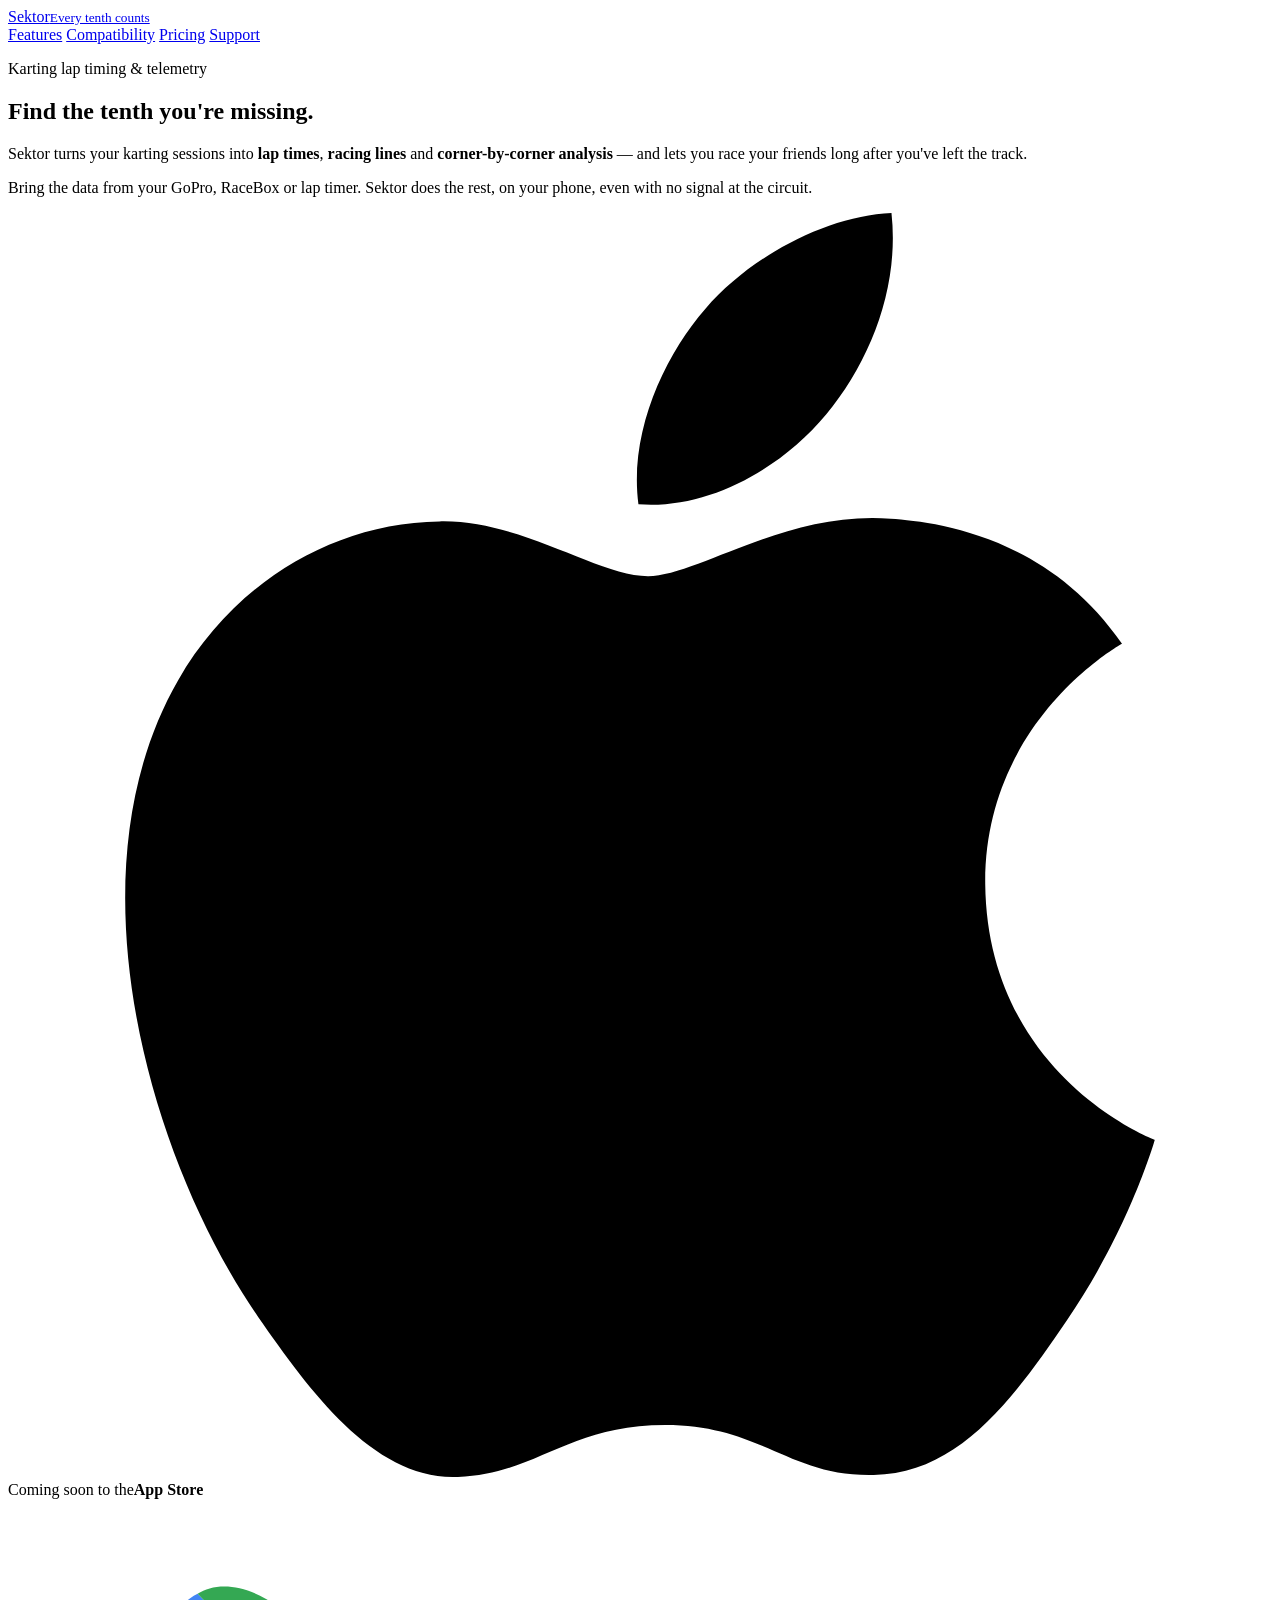
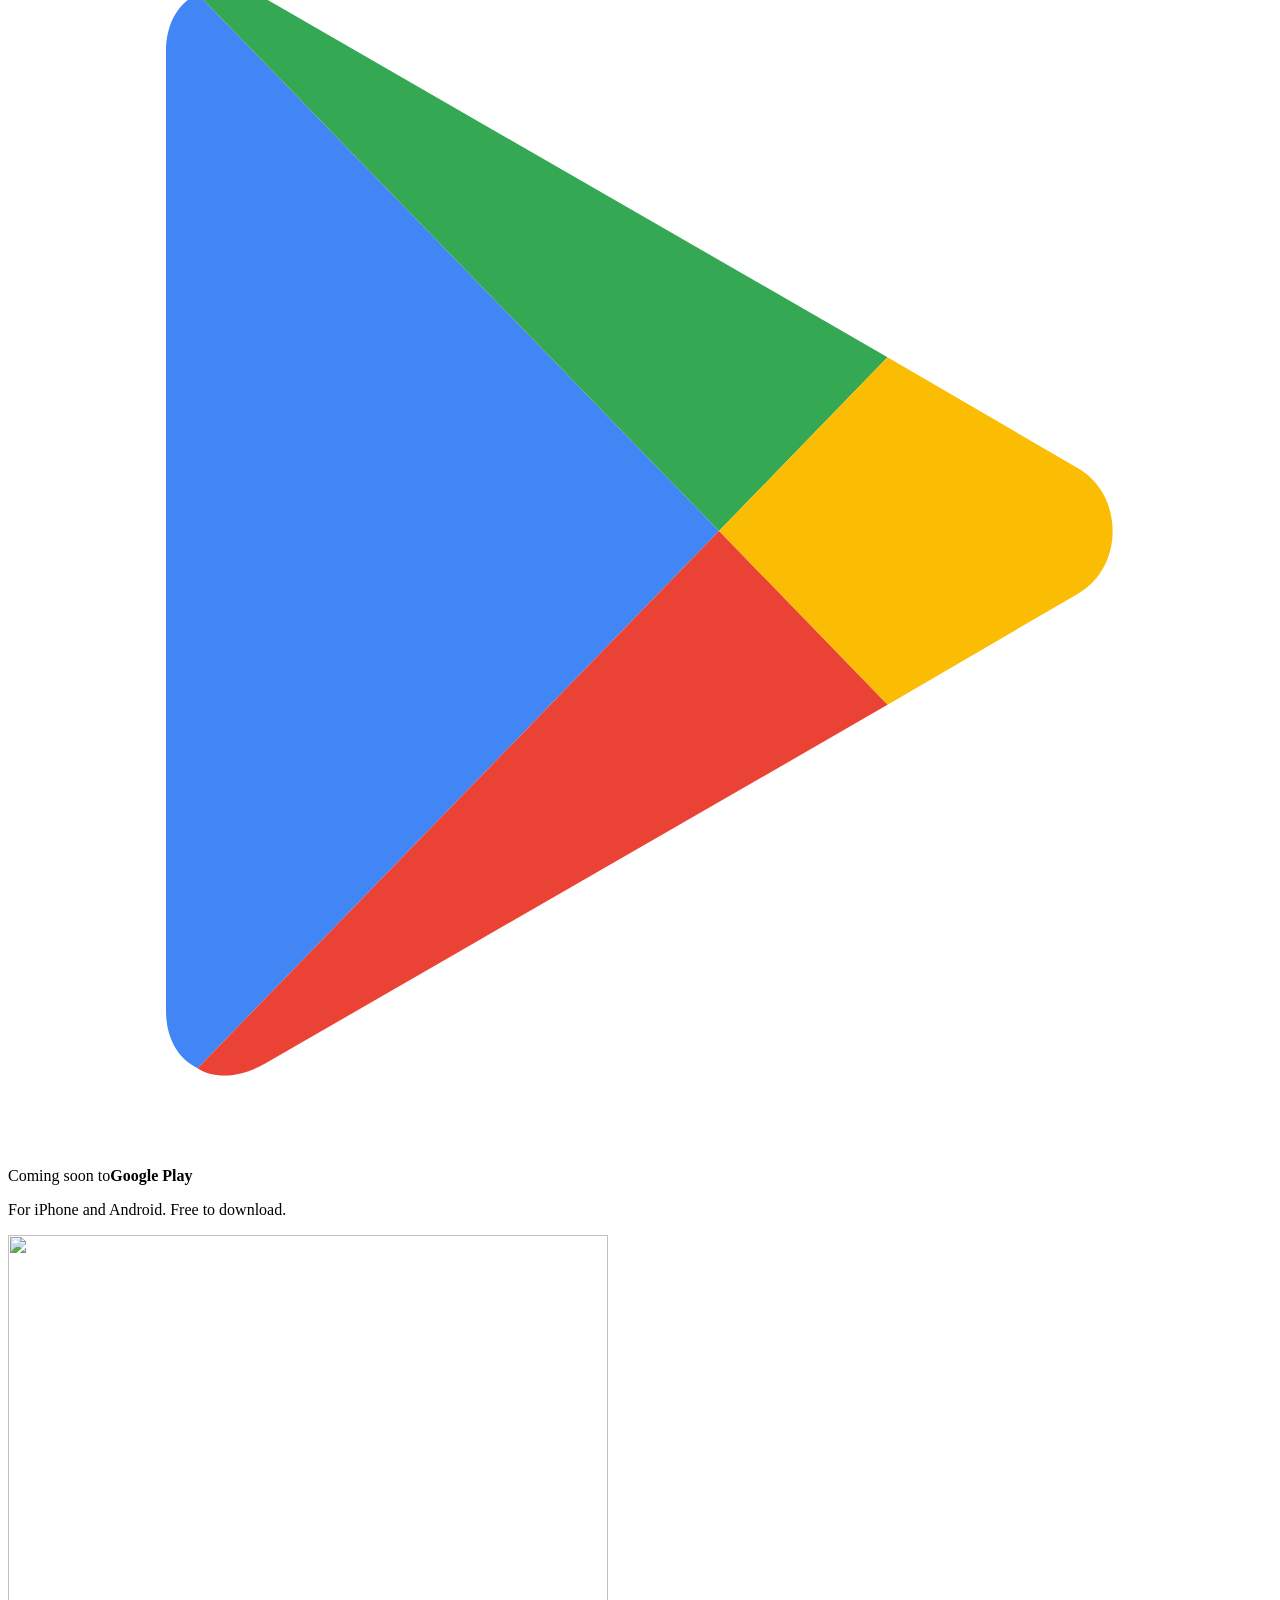
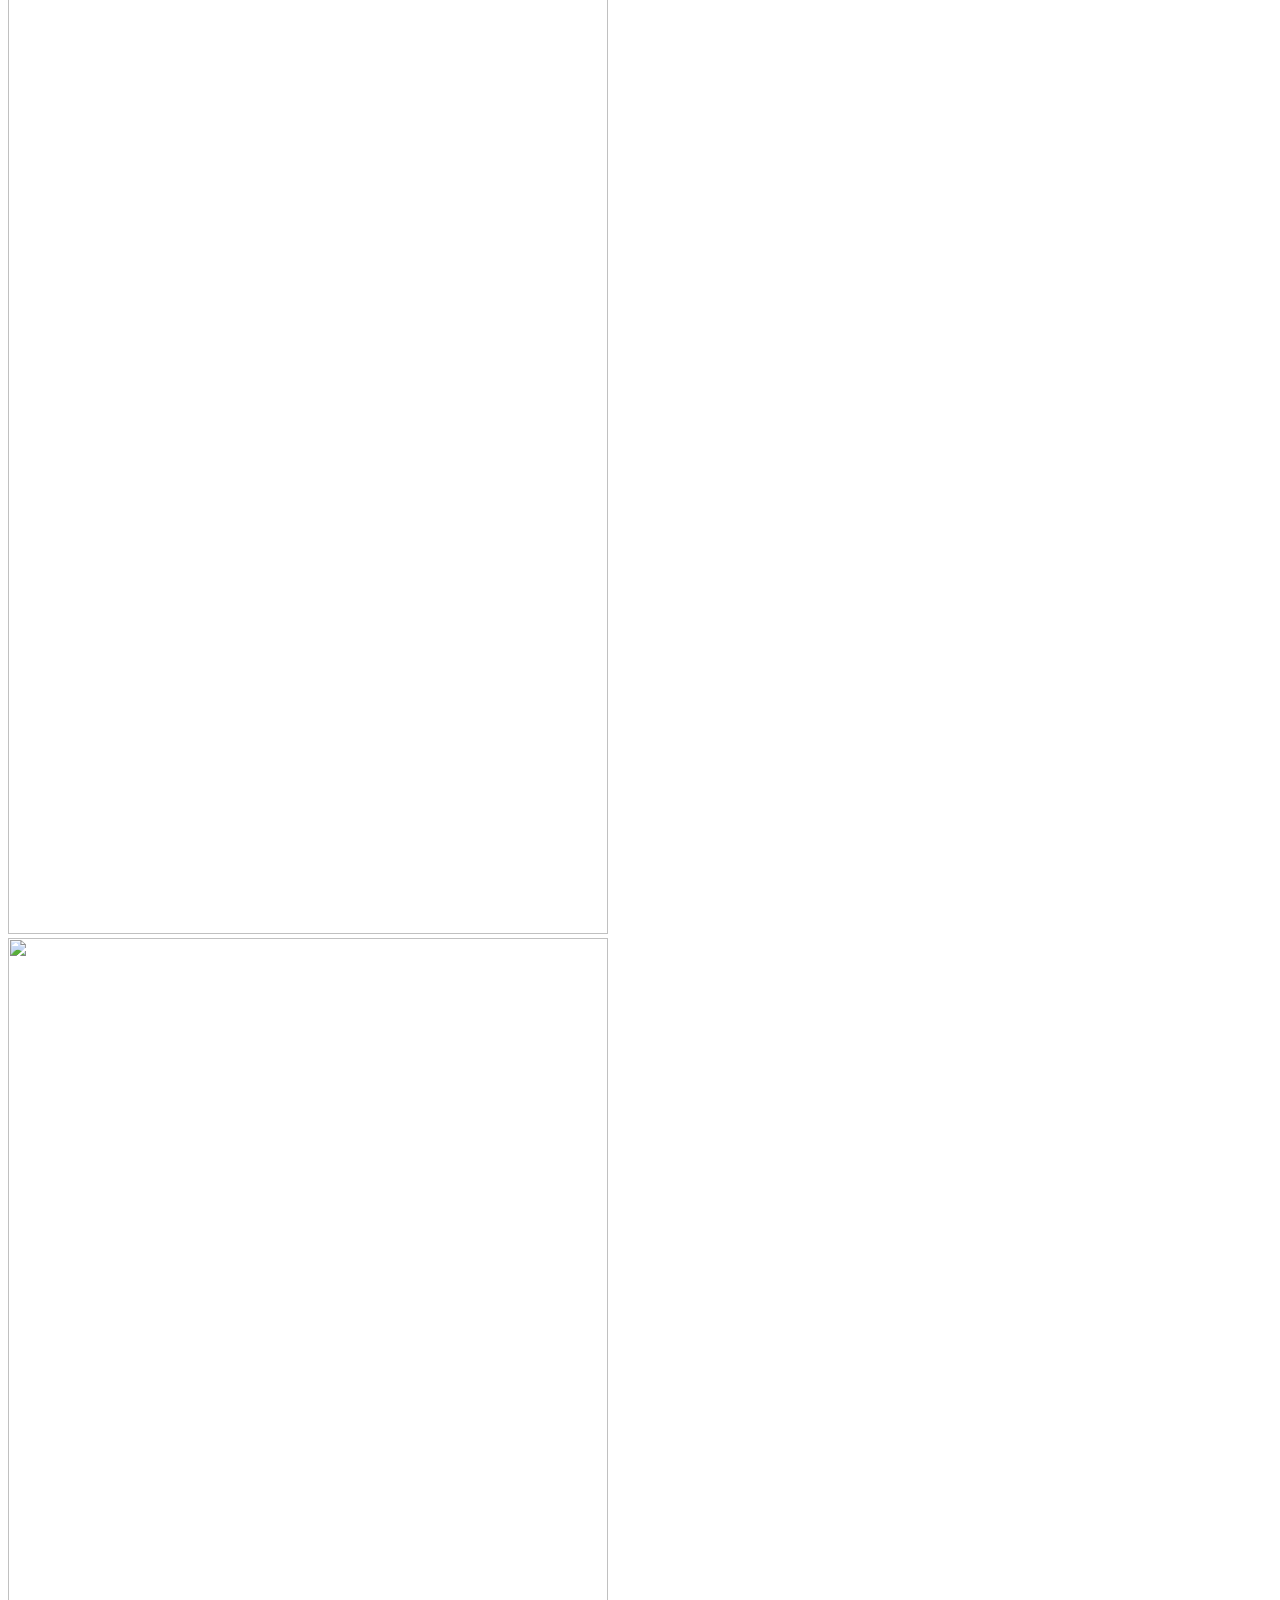
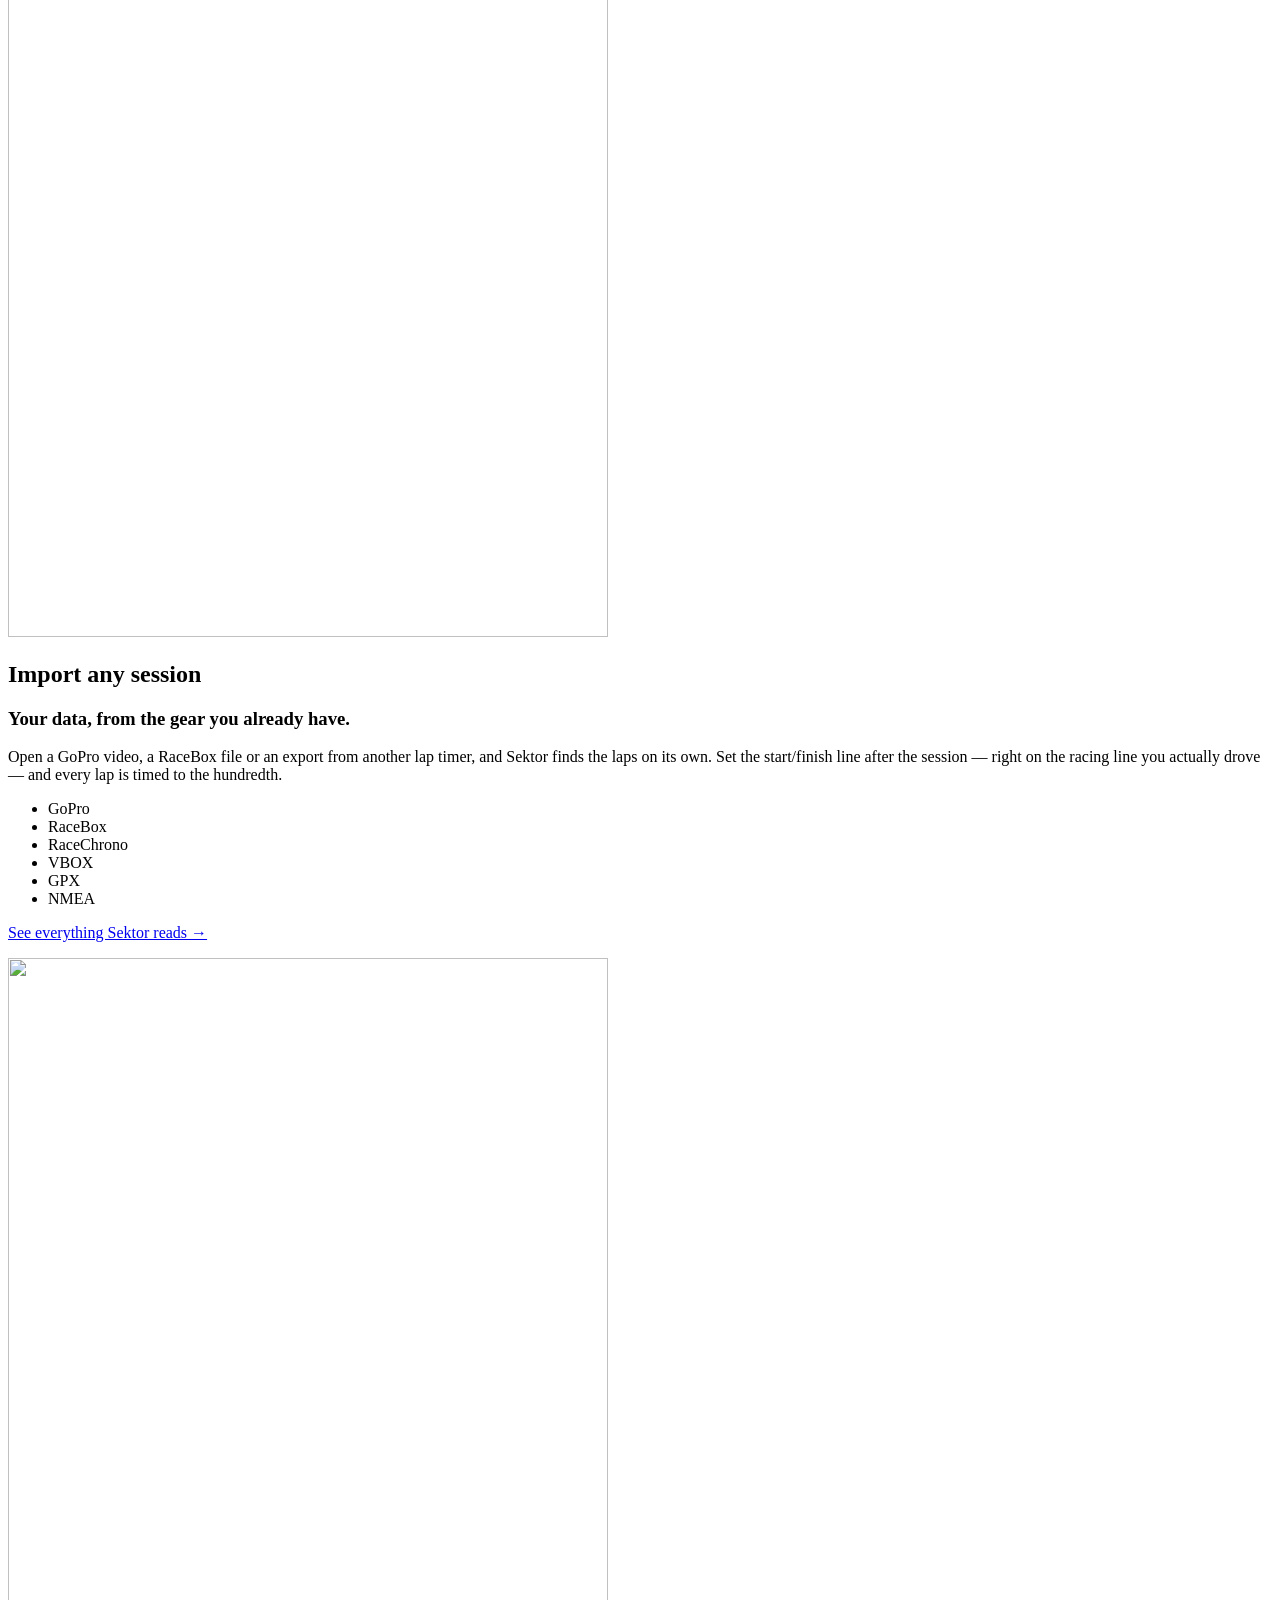
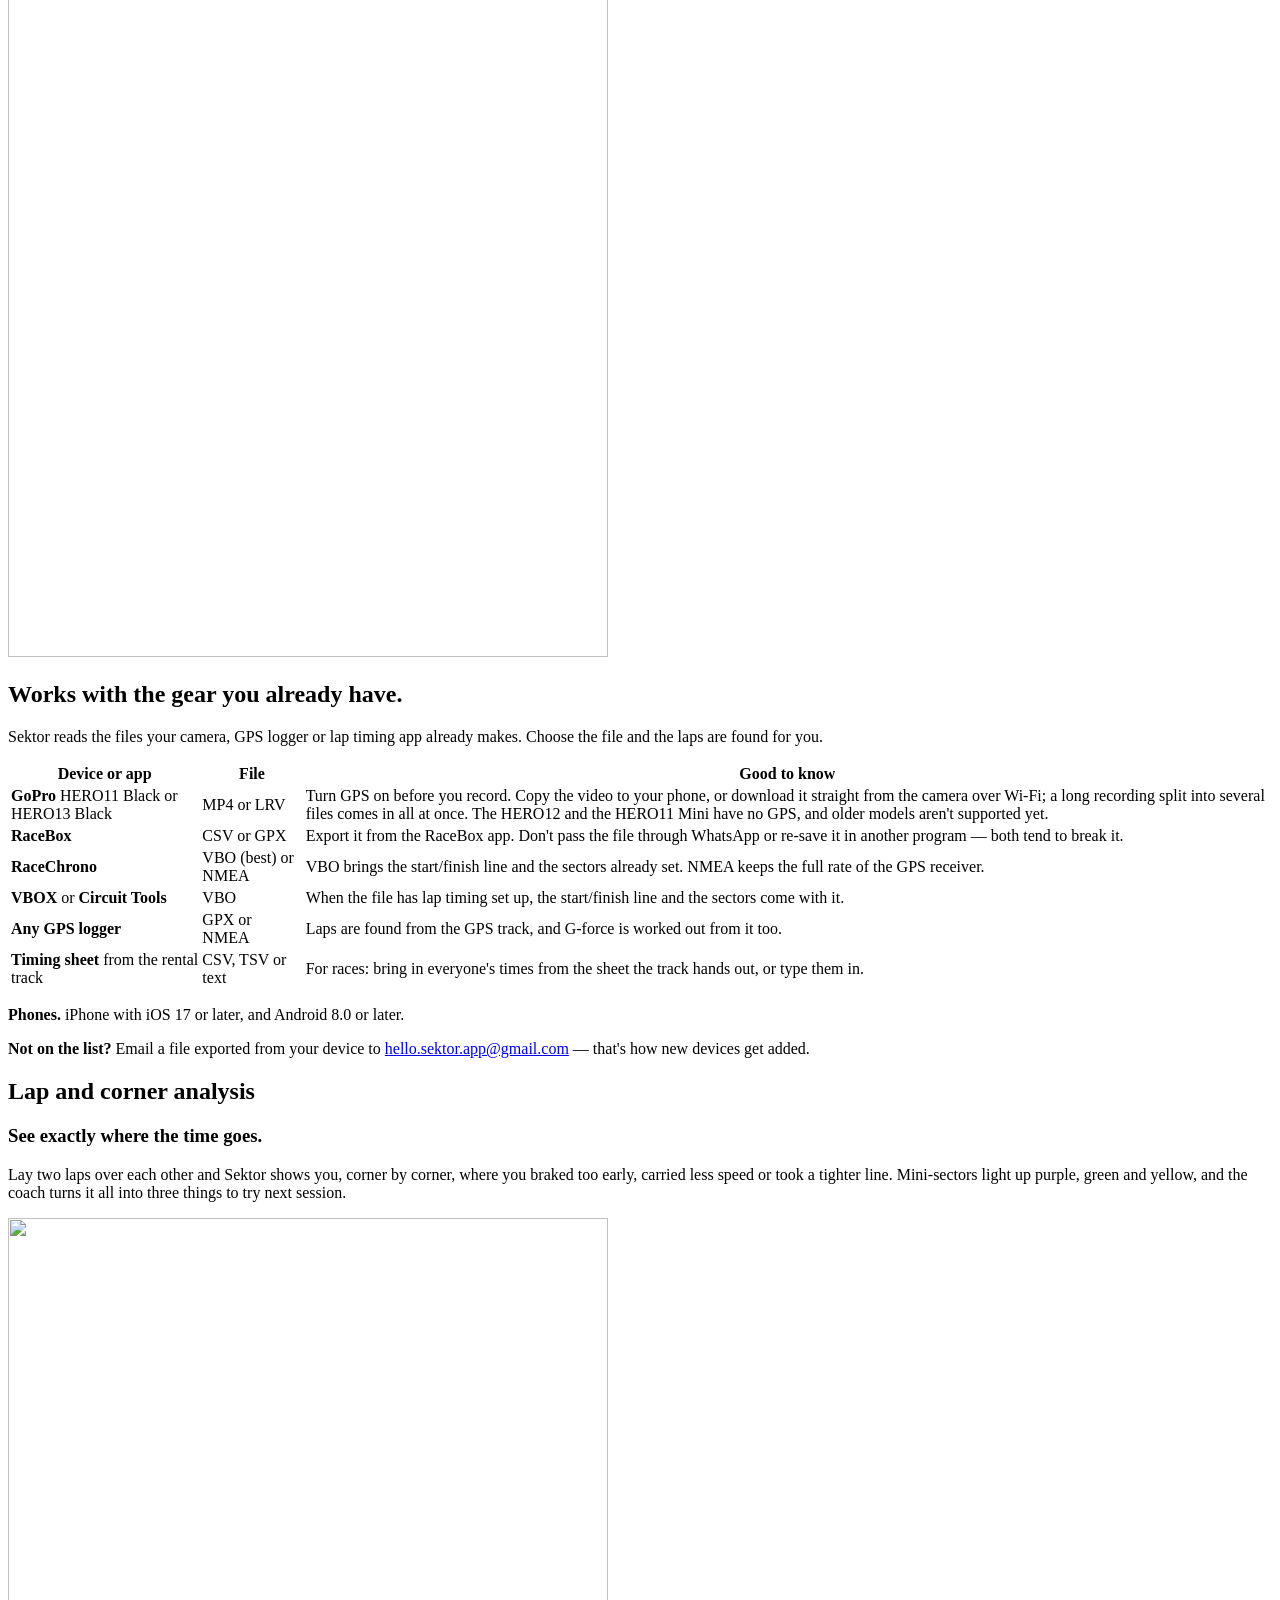
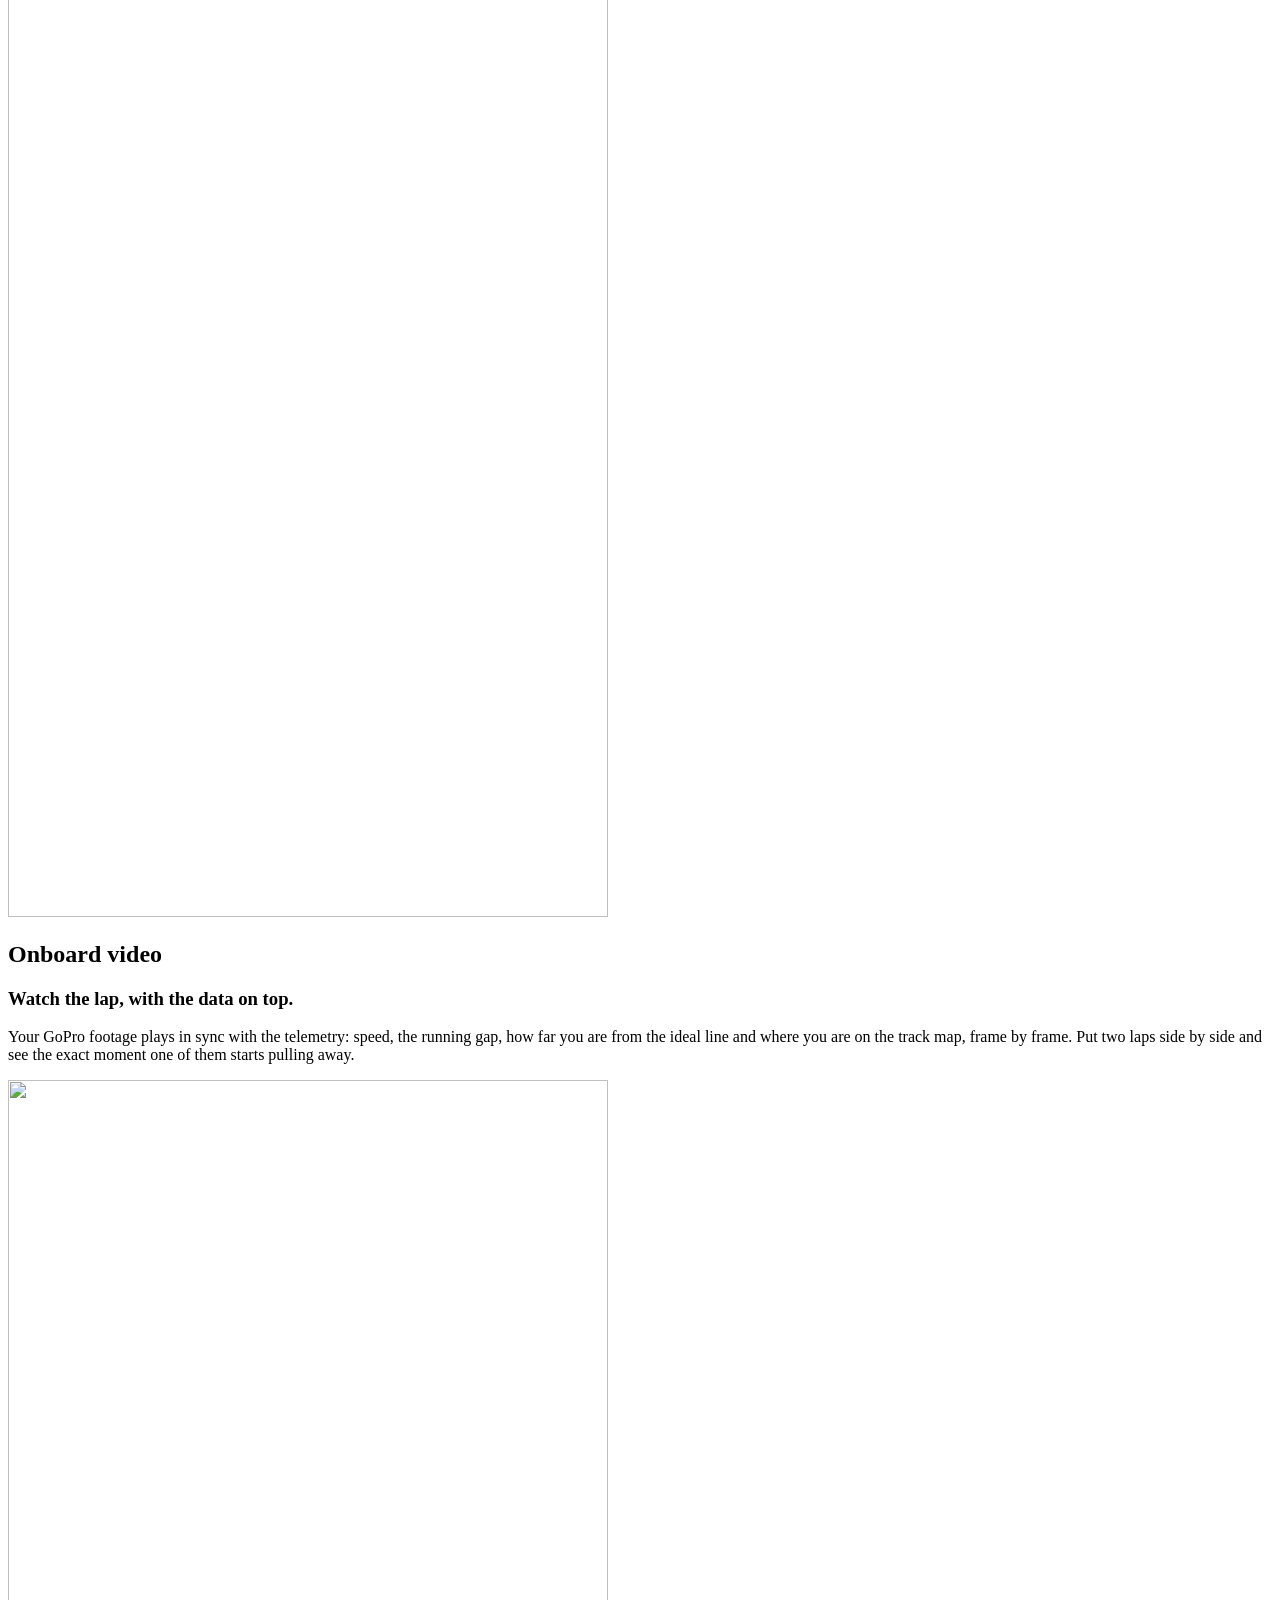
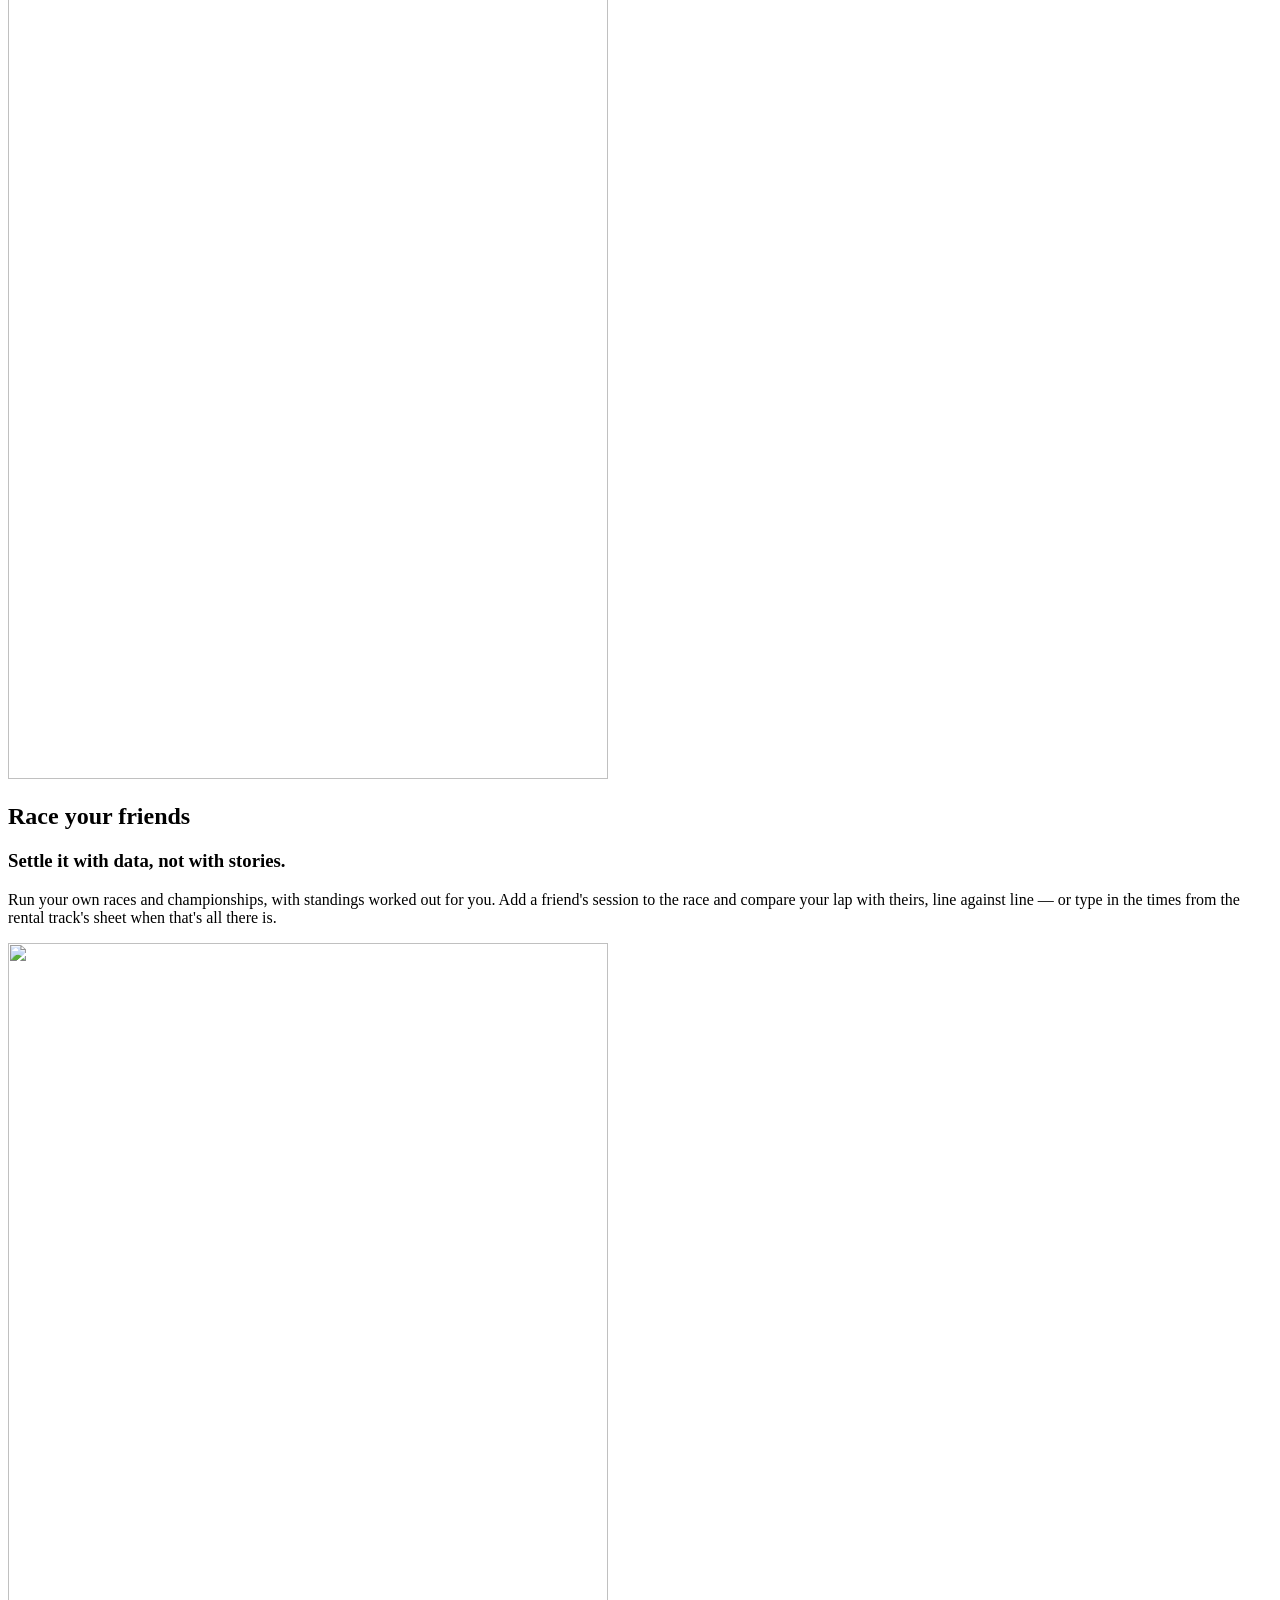
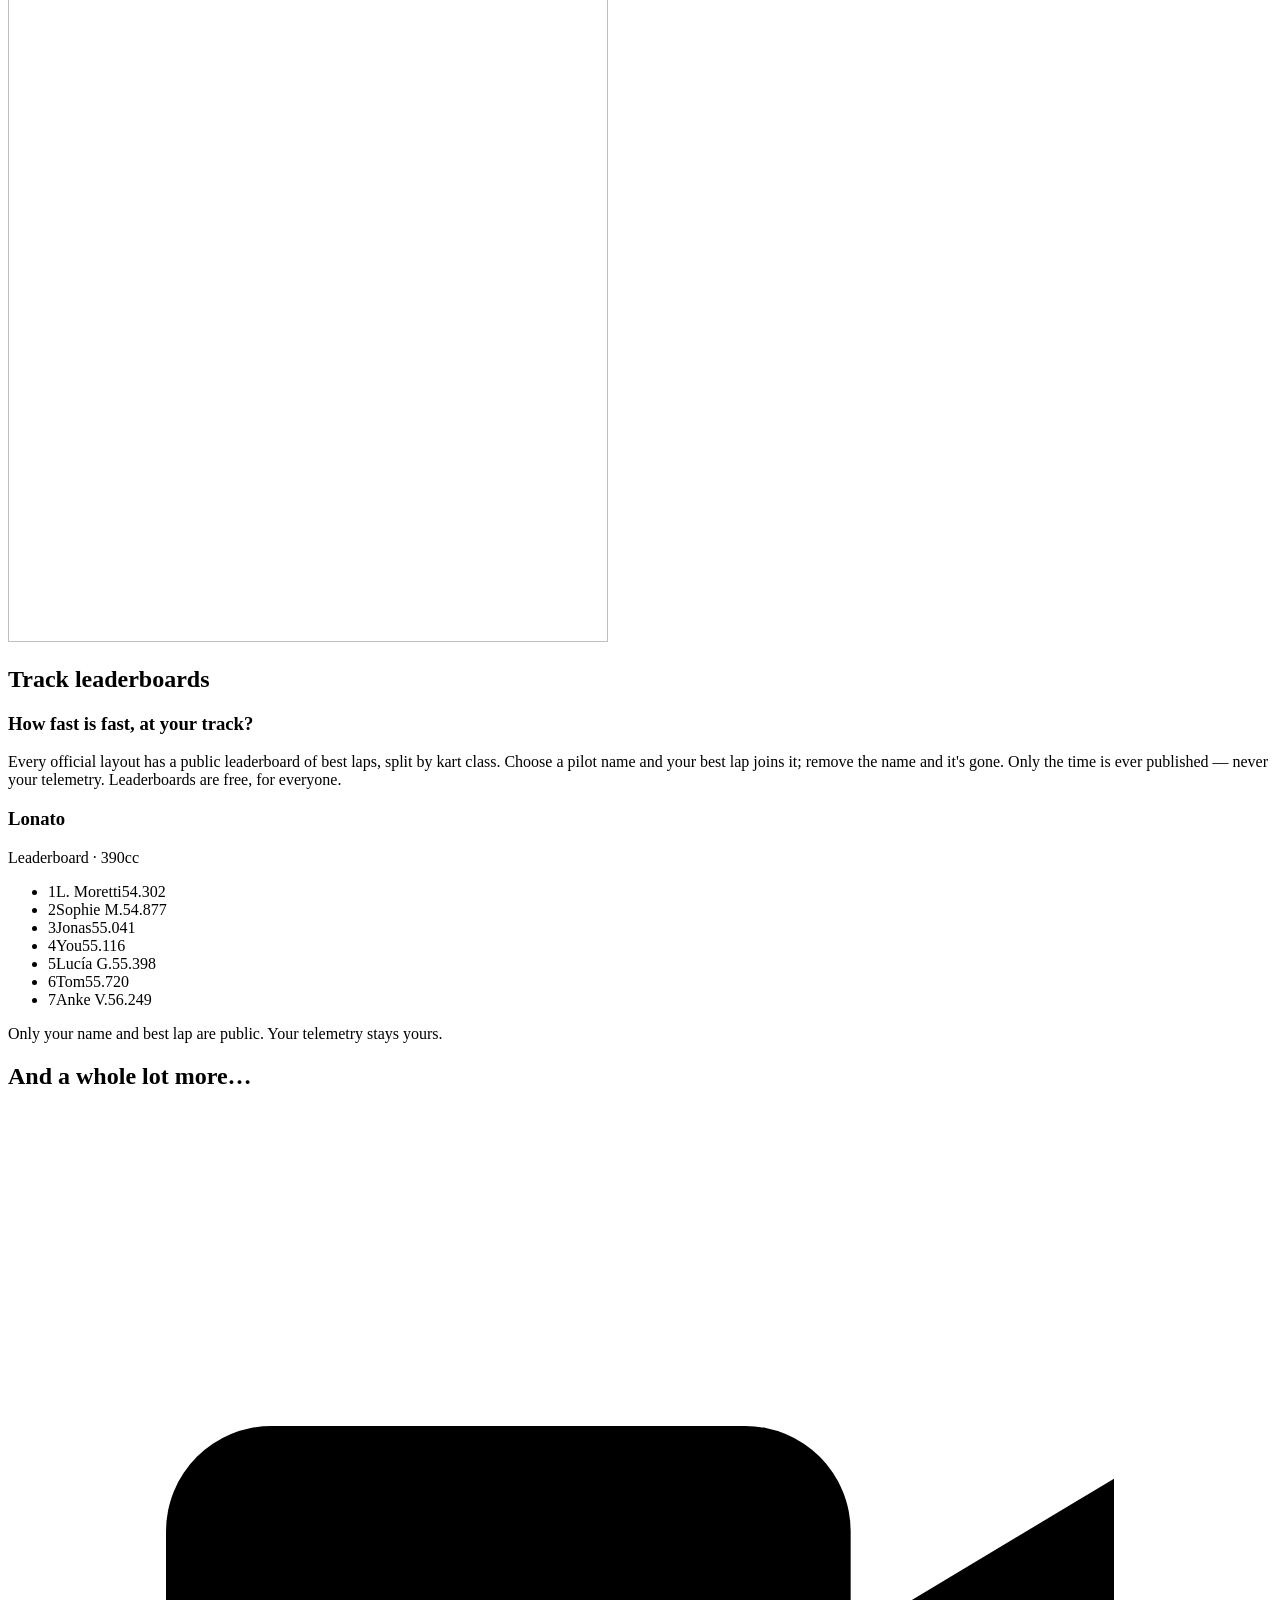
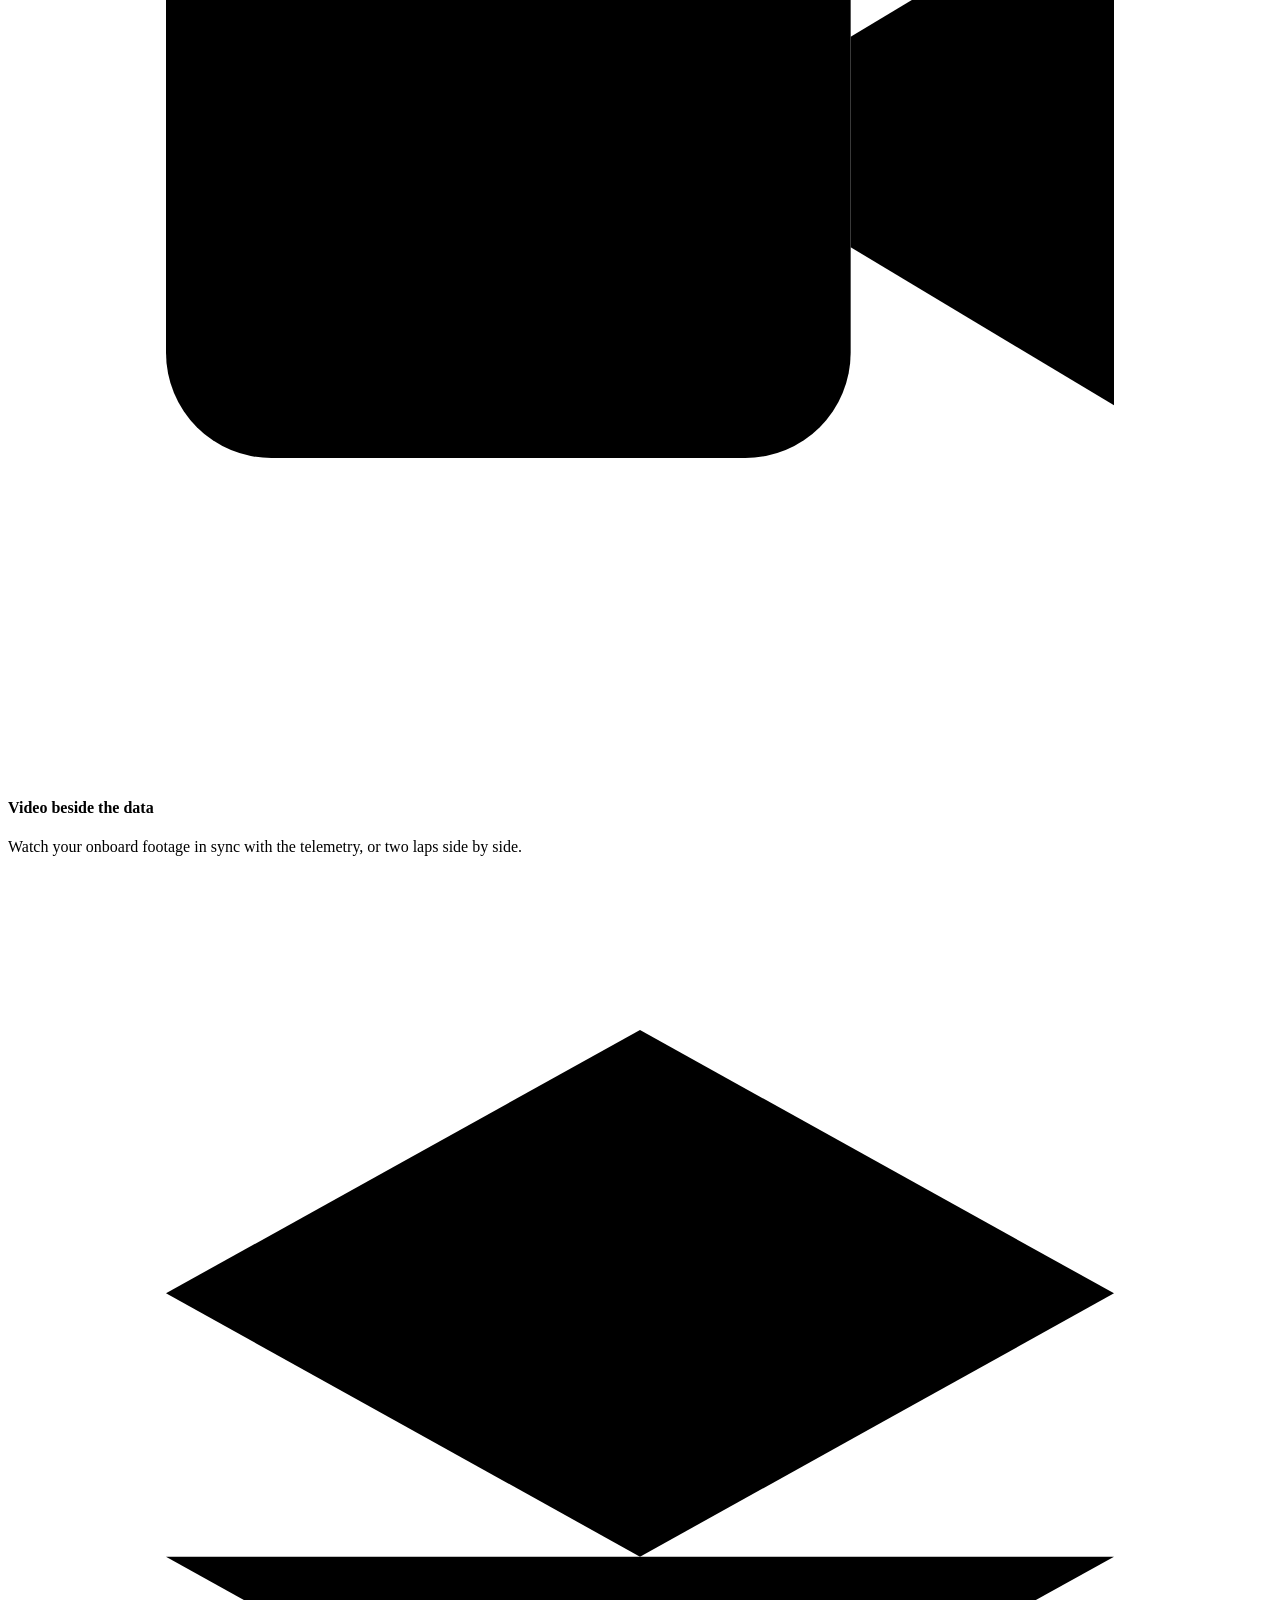
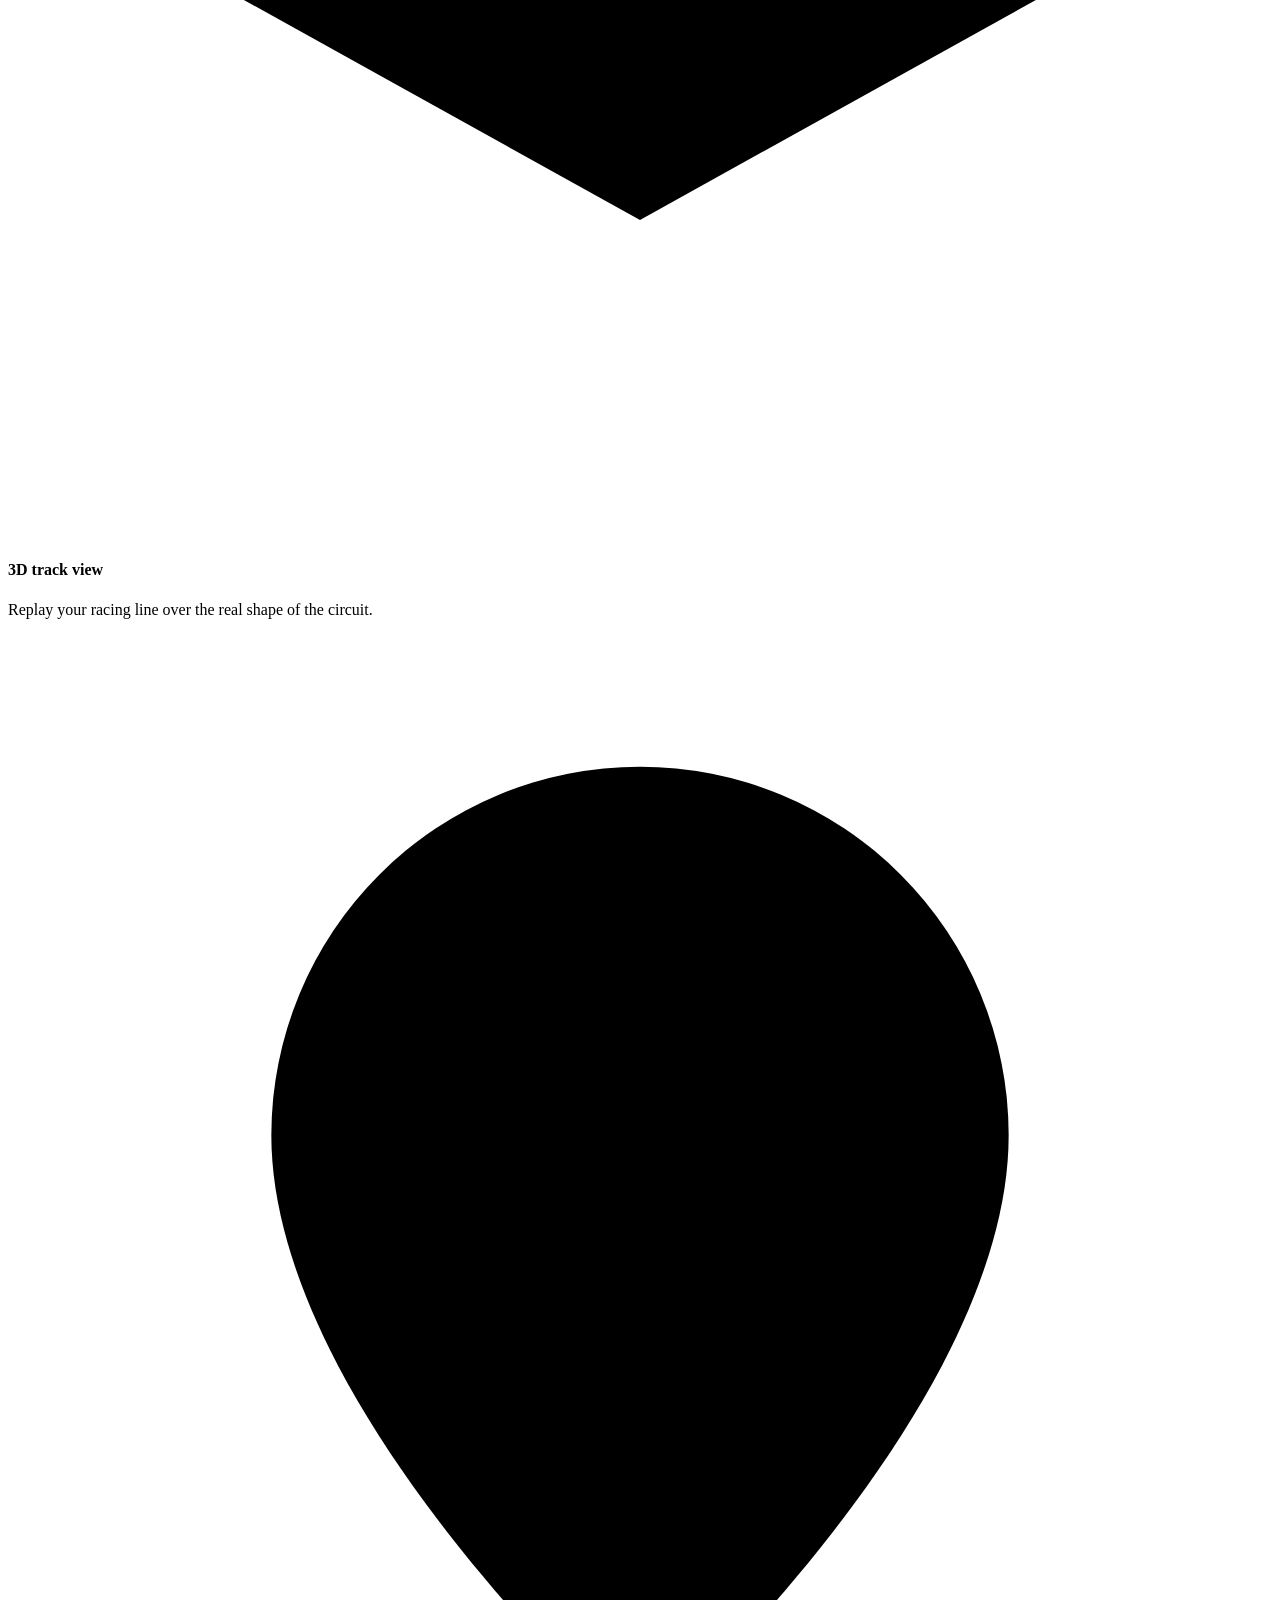
==== index.html @ dfc8b7bb "Precos como «a partir de»; o preco final depende do pais e da loja" ====
<!DOCTYPE html>
<html lang="en">
<head>
<meta charset="utf-8">
<meta name="viewport" content="width=device-width, initial-scale=1">
<title>Sektor · Karting lap timing and telemetry</title>
<meta name="description" content="Sektor turns your karting sessions into lap times, racing lines and corner-by-corner analysis — and lets you race your friends long after you've left the track. For iPhone and Android.">
<meta name="color-scheme" content="light">
<link rel="icon" type="image/png" sizes="32x32" href="favicon-32.png?v=5">
<link rel="apple-touch-icon" href="favicon-180.png?v=5">
<link rel="stylesheet" href="style.css">
</head>
<body class="home">

<svg width="0" height="0" style="position:absolute" aria-hidden="true">
  <defs>
    <linearGradient id="speed" x1="0" y1="0" x2="1" y2="1">
      <stop offset="0" stop-color="#e60514"/>
      <stop offset=".35" stop-color="#f2b705"/>
      <stop offset=".6" stop-color="#1fb85a"/>
      <stop offset=".85" stop-color="#f2b705"/>
      <stop offset="1" stop-color="#e60514"/>
    </linearGradient>
    <path id="track" d="M60 90 C60 65 85 60 105 70 L150 92 C172 103 170 130 148 134 L110 140 C95 143 95 158 110 162 L150 172 C175 179 172 212 148 216 L70 226 C45 229 35 210 45 195 L60 170 C68 158 62 145 50 140 C35 133 40 115 60 90 Z"/>
  </defs>
</svg>

<header class="topbar">
  <div class="container">
    <a class="brand" href="./"><img src="icon.png" alt=""><span>Sektor<small>Every tenth counts</small></span></a>
    <nav>
      <a href="#features">Features</a>
      <a href="#compatibility">Compatibility</a>
      <a href="#pricing">Pricing</a>
      <a href="suporte.html">Support</a>
    </nav>
  </div>
</header>

<main>

<section class="hero">
  <div class="container">
    <div>
      <p class="eyebrow">Karting lap timing &amp; telemetry</p>
      <h1>Find the tenth you're missing.</h1>
      <p class="lead">Sektor turns your karting sessions into <strong>lap times</strong>, <strong>racing lines</strong> and <strong>corner-by-corner analysis</strong> — and lets you race your friends long after you've left the track.</p>
      <p class="lead">Bring the data from your GoPro, RaceBox or lap timer. Sektor does the rest, on your phone, even with no signal at the circuit.</p>
      <div class="stores">
        <span class="store"><svg viewBox="0 0 24 24"><path d="M12.152 6.896c-.948 0-2.415-1.078-3.96-1.04-2.04.027-3.91 1.183-4.961 3.014-2.117 3.675-.546 9.103 1.519 12.09 1.013 1.454 2.208 3.09 3.792 3.039 1.52-.065 2.09-.987 3.935-.987 1.831 0 2.35.987 3.96.948 1.637-.026 2.676-1.48 3.676-2.948 1.156-1.688 1.636-3.325 1.662-3.415-.039-.013-3.182-1.221-3.22-4.857-.026-3.04 2.48-4.494 2.597-4.559-1.429-2.09-3.623-2.324-4.39-2.376-2-.156-3.675 1.09-4.61 1.09ZM15.53 3.83c.843-1.012 1.4-2.427 1.245-3.83-1.207.052-2.662.805-3.532 1.818-.78.896-1.454 2.338-1.273 3.714 1.338.104 2.715-.688 3.559-1.701"/></svg><span><span>Coming soon to the</span><b>App Store</b></span></span>
        <span class="store"><svg viewBox="0 0 24 24"><path fill="#4285F4" d="M3.6 1.8 13.5 12l-9.9 10.2c-.4-.2-.6-.6-.6-1.1V2.9c0-.5.2-.9.6-1.1Z"/><path fill="#34A853" d="M3.6 1.8c.3-.2.8-.2 1.3.1l11.8 6.8-3.2 3.3Z"/><path fill="#FBBC04" d="m16.7 8.7 3.6 2.1c.9.5.9 1.9 0 2.4l-3.6 2.1-3.2-3.3Z"/><path fill="#EA4335" d="M3.6 22.2 13.5 12l3.2 3.3-11.8 6.8c-.5.3-1 .3-1.3.1Z"/></svg><span><span>Coming soon to</span><b>Google Play</b></span></span>
      </div>
      <p class="store-note">For iPhone and Android. Free to download.</p>
    </div>

    <div class="phones" aria-hidden="true">
      <div class="phone ios">
        <div class="screen">
          <img src="screenshots/session-map.webp" alt="" width="600" height="1299">
        </div>
      </div>

      <div class="phone ios">
        <div class="screen">
          <img src="screenshots/video.webp" alt="" width="600" height="1299">
        </div>
      </div>
    </div>
  </div>
</section>

<section class="feature flip" id="features">
  <div class="container">
    <div class="copy">
      <h2>Import any session</h2>
      <h3>Your data, from the gear you already have.</h3>
      <p>Open a GoPro video, a RaceBox file or an export from another lap timer, and Sektor finds the laps on its own. Set the start/finish line after the session — right on the racing line you actually drove — and every lap is timed to the hundredth.</p>
      <ul class="chips">
        <li>GoPro</li><li>RaceBox</li><li>RaceChrono</li><li>VBOX</li><li>GPX</li><li>NMEA</li>
      </ul>
      <p class="see-all"><a href="#compatibility">See everything Sektor reads →</a></p>
    </div>
    <div class="visual" aria-hidden="true">
      <div class="phone ios solo">
        <div class="screen">
          <img src="screenshots/sessions-list.webp" alt="" loading="lazy" width="600" height="1299">
        </div>
      </div>
    </div>
  </div>
</section>

<section class="compat" id="compatibility">
  <div class="container">
    <h2 class="section-title">Works with the gear you already have.</h2>
    <p class="intro">Sektor reads the files your camera, GPS logger or lap timing app already makes. Choose the file and the laps are found for you.</p>
    <table>
      <thead><tr><th>Device or app</th><th>File</th><th>Good to know</th></tr></thead>
      <tbody>
        <tr><td><b>GoPro</b> HERO11 Black or HERO13 Black</td><td>MP4 or LRV</td><td>Turn GPS on before you record. Copy the video to your phone, or download it straight from the camera over Wi-Fi; a long recording split into several files comes in all at once. The HERO12 and the HERO11 Mini have no GPS, and older models aren't supported yet.</td></tr>
        <tr><td><b>RaceBox</b></td><td>CSV or GPX</td><td>Export it from the RaceBox app. Don't pass the file through WhatsApp or re-save it in another program — both tend to break it.</td></tr>
        <tr><td><b>RaceChrono</b></td><td>VBO (best) or NMEA</td><td>VBO brings the start/finish line and the sectors already set. NMEA keeps the full rate of the GPS receiver.</td></tr>
        <tr><td><b>VBOX</b> or <b>Circuit Tools</b></td><td>VBO</td><td>When the file has lap timing set up, the start/finish line and the sectors come with it.</td></tr>
        <tr><td><b>Any GPS logger</b></td><td>GPX or NMEA</td><td>Laps are found from the GPS track, and G-force is worked out from it too.</td></tr>
        <tr><td><b>Timing sheet</b> from the rental track</td><td>CSV, TSV or text</td><td>For races: bring in everyone's times from the sheet the track hands out, or type them in.</td></tr>
      </tbody>
    </table>
    <div class="compat-foot">
      <p><strong>Phones.</strong> iPhone with iOS 17 or later, and Android 8.0 or later.</p>
      <p><strong>Not on the list?</strong> Email a file exported from your device to <a href="mailto:hello.sektor.app@gmail.com">hello.sektor.app@gmail.com</a> — that's how new devices get added.</p>
    </div>
  </div>
</section>

<section class="feature">
  <div class="container">
    <div class="copy">
      <h2>Lap and corner analysis</h2>
      <h3>See exactly where the time goes.</h3>
      <p>Lay two laps over each other and Sektor shows you, corner by corner, where you braked too early, carried less speed or took a tighter line. Mini-sectors light up purple, green and yellow, and the coach turns it all into three things to try next session.</p>
    </div>
    <div class="visual" aria-hidden="true">
      <div class="phone ios solo">
        <div class="screen">
          <img src="screenshots/compare-laps.webp" alt="" loading="lazy" width="600" height="1299">
        </div>
      </div>
    </div>
  </div>
</section>

<section class="feature flip">
  <div class="container">
    <div class="copy">
      <h2>Onboard video</h2>
      <h3>Watch the lap, with the data on top.</h3>
      <p>Your GoPro footage plays in sync with the telemetry: speed, the running gap, how far you are from the ideal line and where you are on the track map, frame by frame. Put two laps side by side and see the exact moment one of them starts pulling away.</p>
    </div>
    <div class="visual" aria-hidden="true">
      <div class="phone ios solo">
        <div class="screen">
          <img src="screenshots/video-compare.webp" alt="" loading="lazy" width="600" height="1299">
        </div>
      </div>
    </div>
  </div>
</section>

<section class="feature">
  <div class="container">
    <div class="copy">
      <h2>Race your friends</h2>
      <h3>Settle it with data, not with stories.</h3>
      <p>Run your own races and championships, with standings worked out for you. Add a friend's session to the race and compare your lap with theirs, line against line — or type in the times from the rental track's sheet when that's all there is.</p>
    </div>
    <div class="visual" aria-hidden="true">
      <div class="phone ios solo">
        <div class="screen">
          <img src="screenshots/championship.webp" alt="" loading="lazy" width="600" height="1299">
        </div>
      </div>
    </div>
  </div>
</section>

<section class="feature flip">
  <div class="container">
    <div class="copy">
      <h2>Track leaderboards</h2>
      <h3>How fast is fast, at your track?</h3>
      <p>Every official layout has a public leaderboard of best laps, split by kart class. Choose a pilot name and your best lap joins it; remove the name and it's gone. Only the time is ever published — never your telemetry. Leaderboards are free, for everyone.</p>
    </div>
    <div class="visual" aria-hidden="true">
      <div class="phone android solo">
        <div class="screen">
          <div class="pane">
            <h3>Lonato</h3>
            <div class="sub">Leaderboard · 390cc</div>
            <div class="card">
              <ul class="rows">
                <li style="border-top:0"><span class="pos p1">1</span><span class="who">L. Moretti</span><span class="best">54.302</span></li>
                <li><span class="pos p2">2</span><span class="who">Sophie M.</span><span>54.877</span></li>
                <li><span class="pos p3">3</span><span class="who">Jonas</span><span>55.041</span></li>
                <li class="me"><span class="pos">4</span><span class="who">You</span><span>55.116</span></li>
                <li><span class="pos">5</span><span class="who">Lucía G.</span><span>55.398</span></li>
                <li><span class="pos">6</span><span class="who">Tom</span><span>55.720</span></li>
                <li><span class="pos">7</span><span class="who">Anke V.</span><span>56.249</span></li>
              </ul>
            </div>
            <div class="card">
              <div class="sub">Only your name and best lap are public. Your telemetry stays yours.</div>
            </div>
          </div>
        </div>
      </div>
    </div>
  </div>
</section>

<section class="more">
  <div class="container">
    <h2 class="section-title">And a whole lot more…</h2>
    <div class="grid">
      <div>
        <div class="icon"><svg viewBox="0 0 24 24"><rect x="3" y="6" width="13" height="12" rx="2"/><path d="m16 10 5-3v10l-5-3"/></svg></div>
        <h4>Video beside the data</h4>
        <p>Watch your onboard footage in sync with the telemetry, or two laps side by side.</p>
      </div>
      <div>
        <div class="icon"><svg viewBox="0 0 24 24"><path d="M12 3 3 8l9 5 9-5-9-5Z"/><path d="m3 13 9 5 9-5"/></svg></div>
        <h4>3D track view</h4>
        <p>Replay your racing line over the real shape of the circuit.</p>
      </div>
      <div>
        <div class="icon"><svg viewBox="0 0 24 24"><path d="M12 21s-7-6.2-7-11.5A7 7 0 0 1 19 9.5C19 14.8 12 21 12 21Z"/><circle cx="12" cy="9.5" r="2.5"/></svg></div>
        <h4>Official track catalogue</h4>
        <p>Start/finish lines and sectors for real circuits, agreed on by the drivers who race there.</p>
      </div>
      <div>
        <div class="icon"><svg viewBox="0 0 24 24"><path d="M2 8.5a15 15 0 0 1 20 0"/><path d="M5.5 12a10 10 0 0 1 13 0"/><path d="M9 15.5a5 5 0 0 1 6 0"/><path d="M3 3l18 18"/></svg></div>
        <h4>Works with no signal</h4>
        <p>Your sessions live on your phone. Import and analyse at the track, sync when you're back.</p>
      </div>
      <div>
        <div class="icon"><svg viewBox="0 0 24 24"><path d="M12 3 5 6v5c0 4.5 3 8.5 7 10 4-1.5 7-5.5 7-10V6l-7-3Z"/><path d="m9 12 2 2 4-4"/></svg></div>
        <h4>Private by design</h4>
        <p>No ads, no tracking, no analytics SDKs. Others see only what you switch on.</p>
      </div>
      <div>
        <div class="icon"><svg viewBox="0 0 24 24"><circle cx="9" cy="8" r="3"/><path d="M3 20a6 6 0 0 1 12 0"/><circle cx="17" cy="9" r="2.4"/><path d="M15.5 14.2A5 5 0 0 1 21 19"/></svg></div>
        <h4>Who was on track with you</h4>
        <p>See which friends drove the same circuit at the same time, and share sessions one by one.</p>
      </div>
      <div>
        <div class="icon"><svg viewBox="0 0 24 24"><path d="M12 4v16"/><path d="M5 8h14"/><path d="m5 8-3 6a3 3 0 0 0 6 0L5 8Z"/><path d="m19 8-3 6a3 3 0 0 0 6 0l-3-6Z"/></svg></div>
        <h4>Ballast calculator</h4>
        <p>Work out the ballast for your class minimum weight, and keep notes for every kart.</p>
      </div>
      <div>
        <div class="icon"><svg viewBox="0 0 24 24"><rect x="4" y="2" width="9" height="16" rx="2"/><rect x="11" y="6" width="9" height="16" rx="2"/></svg></div>
        <h4>iPhone and Android</h4>
        <p>One account, both platforms. Race with friends whichever phone they carry.</p>
      </div>
      <div>
        <div class="icon"><svg viewBox="0 0 24 24"><circle cx="12" cy="12" r="9"/><path d="M3 12h18"/><path d="M12 3a14 14 0 0 1 0 18a14 14 0 0 1 0-18Z"/></svg></div>
        <h4>Six languages</h4>
        <p>English, Portuguese, Spanish, French, Italian and German.</p>
      </div>
    </div>
  </div>
</section>

<section class="pricing" id="pricing">
  <div class="container">
    <h2 class="section-title">Pay only for what you'll use.</h2>
    <p class="intro">Timing is free. Analysis and comparison are paid — but before you spend anything, Sektor comes with two real sessions and a real race with every feature unlocked, so you can see what you'd be getting.</p>
    <div class="plans">
      <div class="plan">
        <h4>Free</h4>
        <div class="price">€0</div>
        <p class="alt">Forever</p>
        <ul>
          <li>Import sessions</li>
          <li>Lap times and best lap</li>
          <li>Racing line on the map</li>
          <li>Track leaderboards</li>
          <li>Up to 5 sessions backed up to the cloud</li>
          <li>Sample sessions with everything unlocked</li>
        </ul>
      </div>
      <div class="plan">
        <h4>Single session</h4>
        <div class="price"><small>from</small> €1.99</div>
        <p class="alt">One-off</p>
        <ul>
          <li>Analysis, video and comparison for one session, for good</li>
          <li>The race it belongs to opens with it</li>
        </ul>
      </div>
      <div class="plan">
        <h4>Weekend pass</h4>
        <div class="price"><small>from</small> €4.99</div>
        <p class="alt">3 days</p>
        <ul>
          <li>Everything unlocked for three days</li>
          <li>Sessions from the weekend stay unlocked for good (up to 10)</li>
        </ul>
      </div>
      <div class="plan featured">
        <h4>Pro</h4>
        <div class="price"><small>from</small> €9.99 <small>/ month</small></div>
        <p class="alt">or from €49.99 / year</p>
        <ul>
          <li>Sectors, corners, G-force and the ideal line</li>
          <li>Video synced with telemetry</li>
          <li>Compare with other drivers</li>
          <li>Unlimited cloud backup</li>
          <li>Shared races, championships and groups</li>
        </ul>
      </div>
    </div>
    <p class="fineprint">Starting prices, in euros. The final price depends on your country, on the store (App Store or Google Play) and on local taxes, and is always shown in the app before you buy.</p>
  </div>
</section>

<section class="maker">
  <div class="container">
    <blockquote>“Sektor started as the app I wanted at my own kart races: something that turned a GoPro file into an answer to one question — where am I losing time?”</blockquote>
    <cite>Sektor is a small, independent app, made by a karter.</cite>
  </div>
</section>

<section class="cta">
  <div class="container">
    <h2>Your next tenth is in the data.</h2>
    <p>Whether it's your first rental race or a full championship season, Sektor will show you where to find it.</p>
    <div class="stores">
      <span class="store"><svg viewBox="0 0 24 24"><path d="M12.152 6.896c-.948 0-2.415-1.078-3.96-1.04-2.04.027-3.91 1.183-4.961 3.014-2.117 3.675-.546 9.103 1.519 12.09 1.013 1.454 2.208 3.09 3.792 3.039 1.52-.065 2.09-.987 3.935-.987 1.831 0 2.35.987 3.96.948 1.637-.026 2.676-1.48 3.676-2.948 1.156-1.688 1.636-3.325 1.662-3.415-.039-.013-3.182-1.221-3.22-4.857-.026-3.04 2.48-4.494 2.597-4.559-1.429-2.09-3.623-2.324-4.39-2.376-2-.156-3.675 1.09-4.61 1.09ZM15.53 3.83c.843-1.012 1.4-2.427 1.245-3.83-1.207.052-2.662.805-3.532 1.818-.78.896-1.454 2.338-1.273 3.714 1.338.104 2.715-.688 3.559-1.701"/></svg><span><span>Coming soon to the</span><b>App Store</b></span></span>
      <span class="store"><svg viewBox="0 0 24 24"><path fill="#4285F4" d="M3.6 1.8 13.5 12l-9.9 10.2c-.4-.2-.6-.6-.6-1.1V2.9c0-.5.2-.9.6-1.1Z"/><path fill="#34A853" d="M3.6 1.8c.3-.2.8-.2 1.3.1l11.8 6.8-3.2 3.3Z"/><path fill="#FBBC04" d="m16.7 8.7 3.6 2.1c.9.5.9 1.9 0 2.4l-3.6 2.1-3.2-3.3Z"/><path fill="#EA4335" d="M3.6 22.2 13.5 12l3.2 3.3-11.8 6.8c-.5.3-1 .3-1.3.1Z"/></svg><span><span>Coming soon to</span><b>Google Play</b></span></span>
    </div>
  </div>
</section>

</main>

<footer class="footer">
  <div class="container">
    <div>
      <a class="brand" href="./" style="color:var(--ink);font-weight:700"><img src="icon.png" alt="">Sektor</a>
      <p>Karting lap timing and telemetry · <a href="mailto:hello.sektor.app@gmail.com">hello.sektor.app@gmail.com</a></p>
    </div>
    <nav>
      <a href="privacidade.html">Privacy Policy</a>
      <a href="termos.html">Terms of Use</a>
      <a href="suporte.html">Help &amp; Support</a>
      <a href="apagar-conta.html">Delete your account</a>
    </nav>
  </div>
</footer>

</body>
</html>
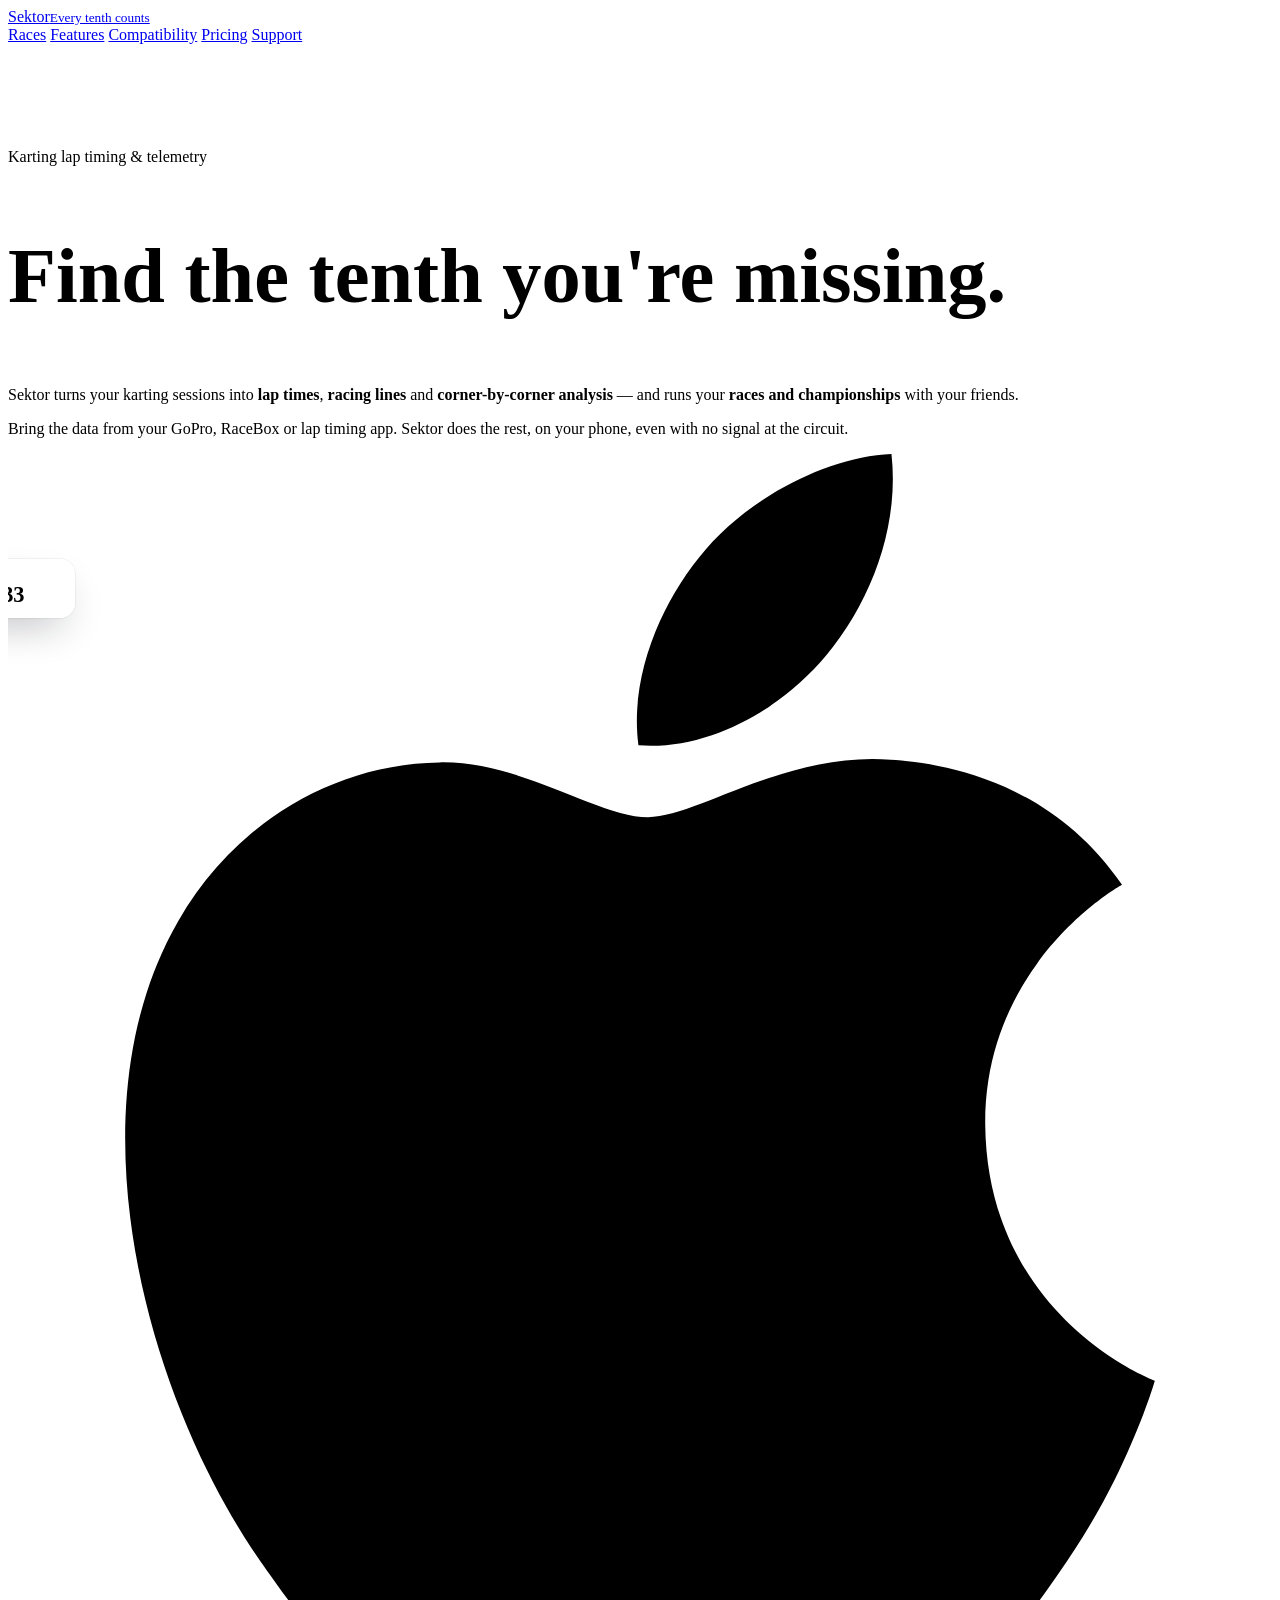
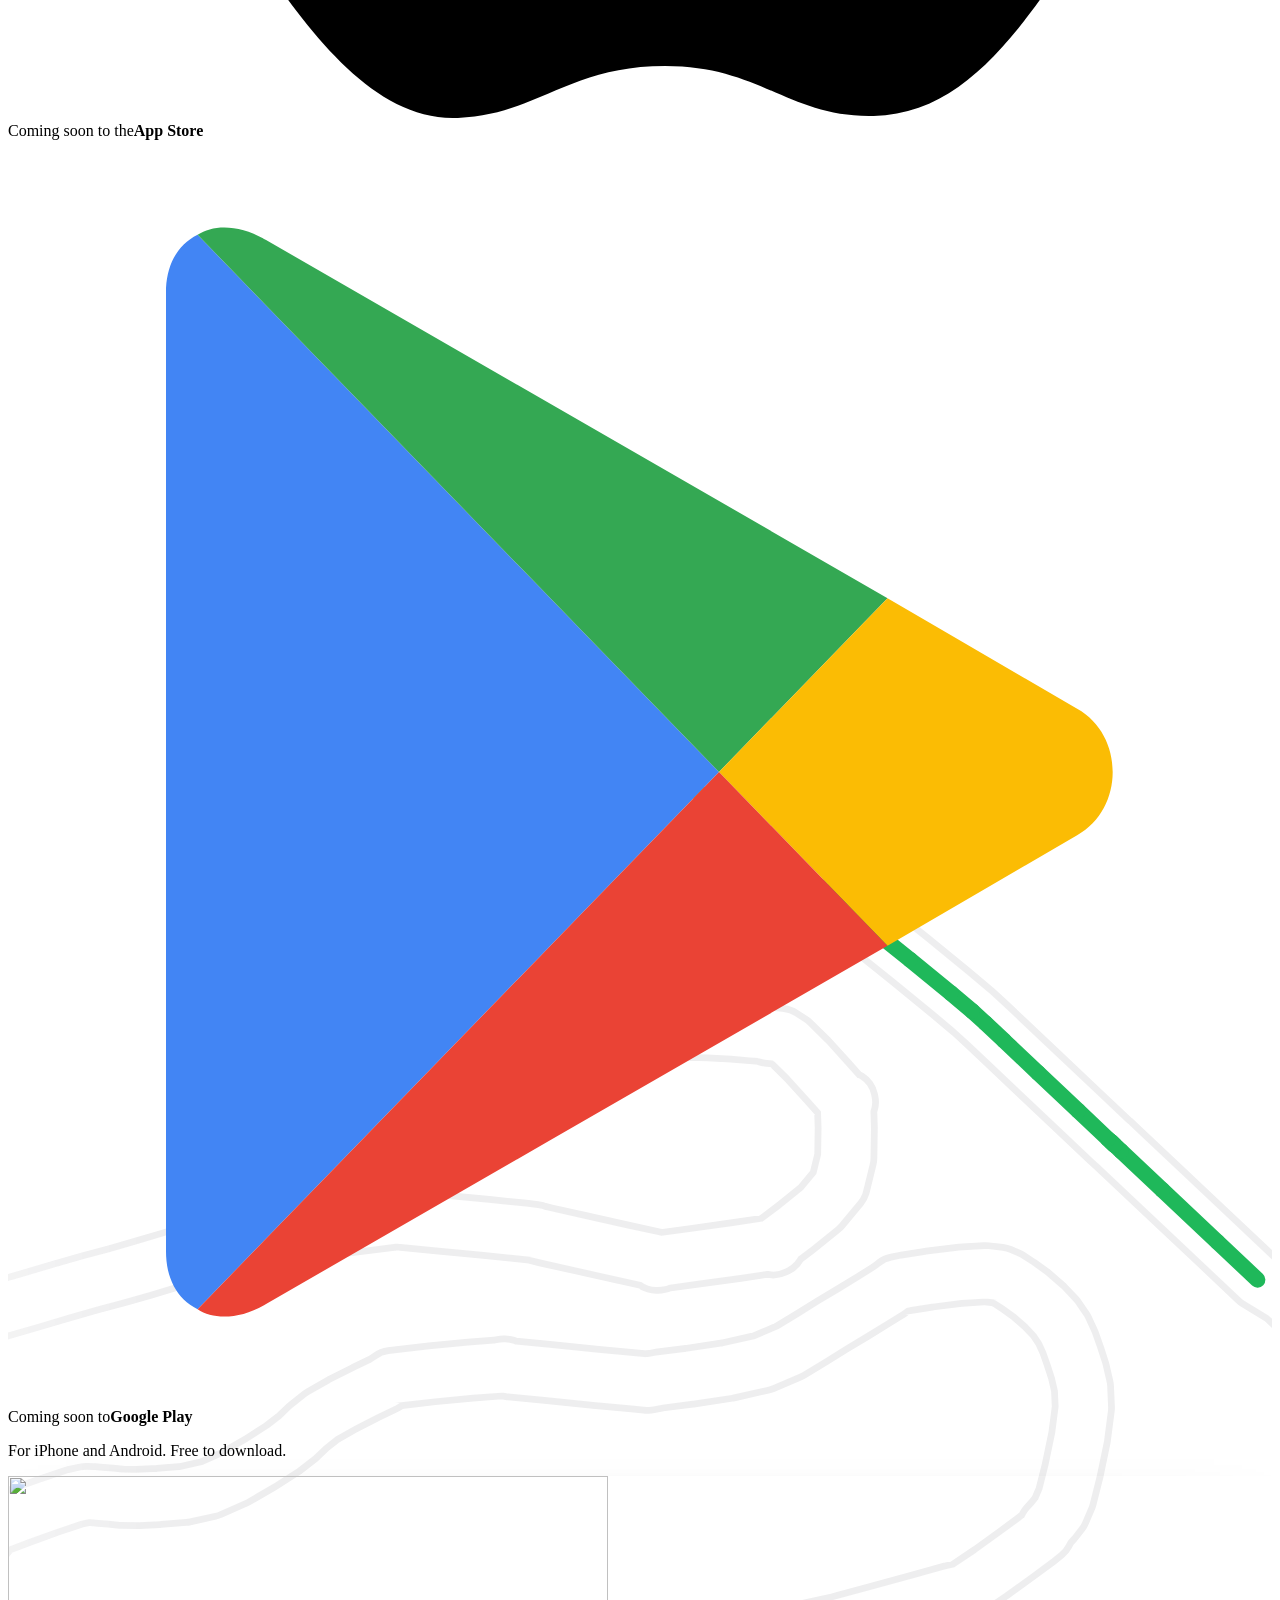
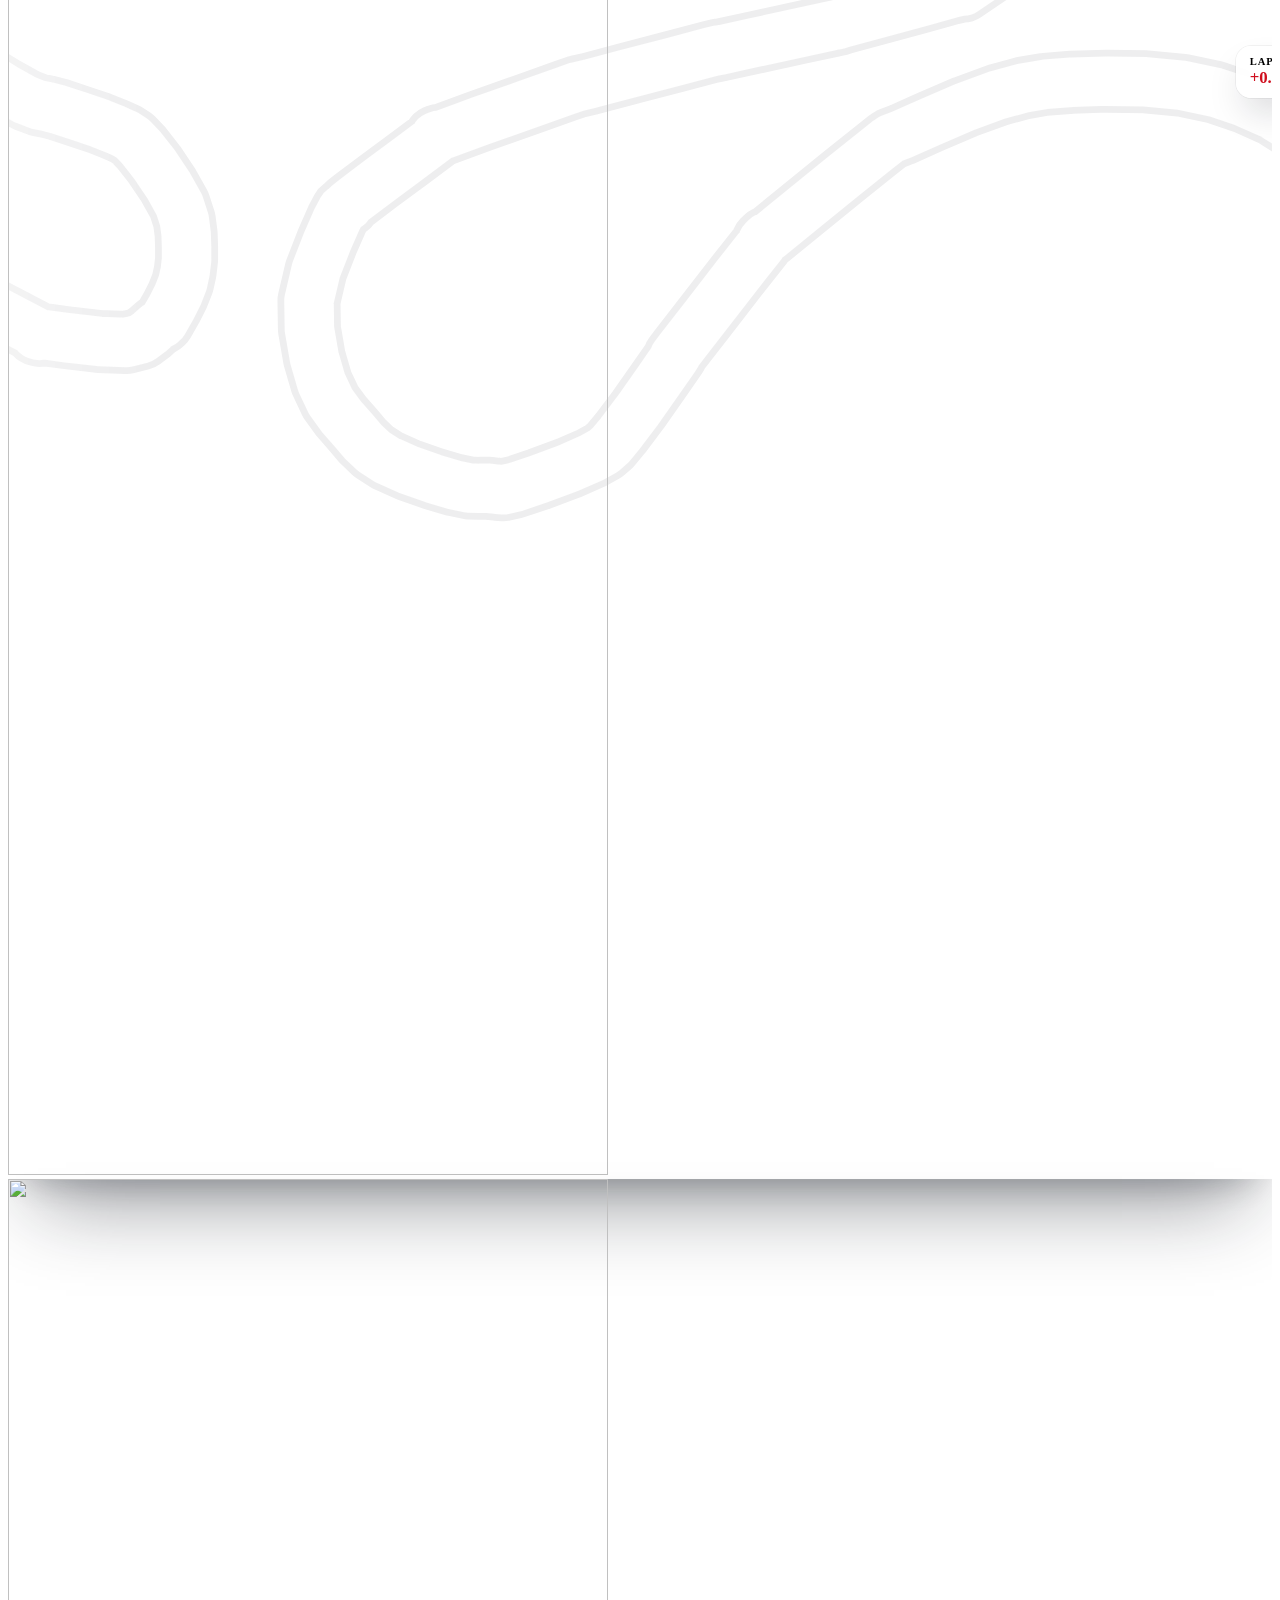
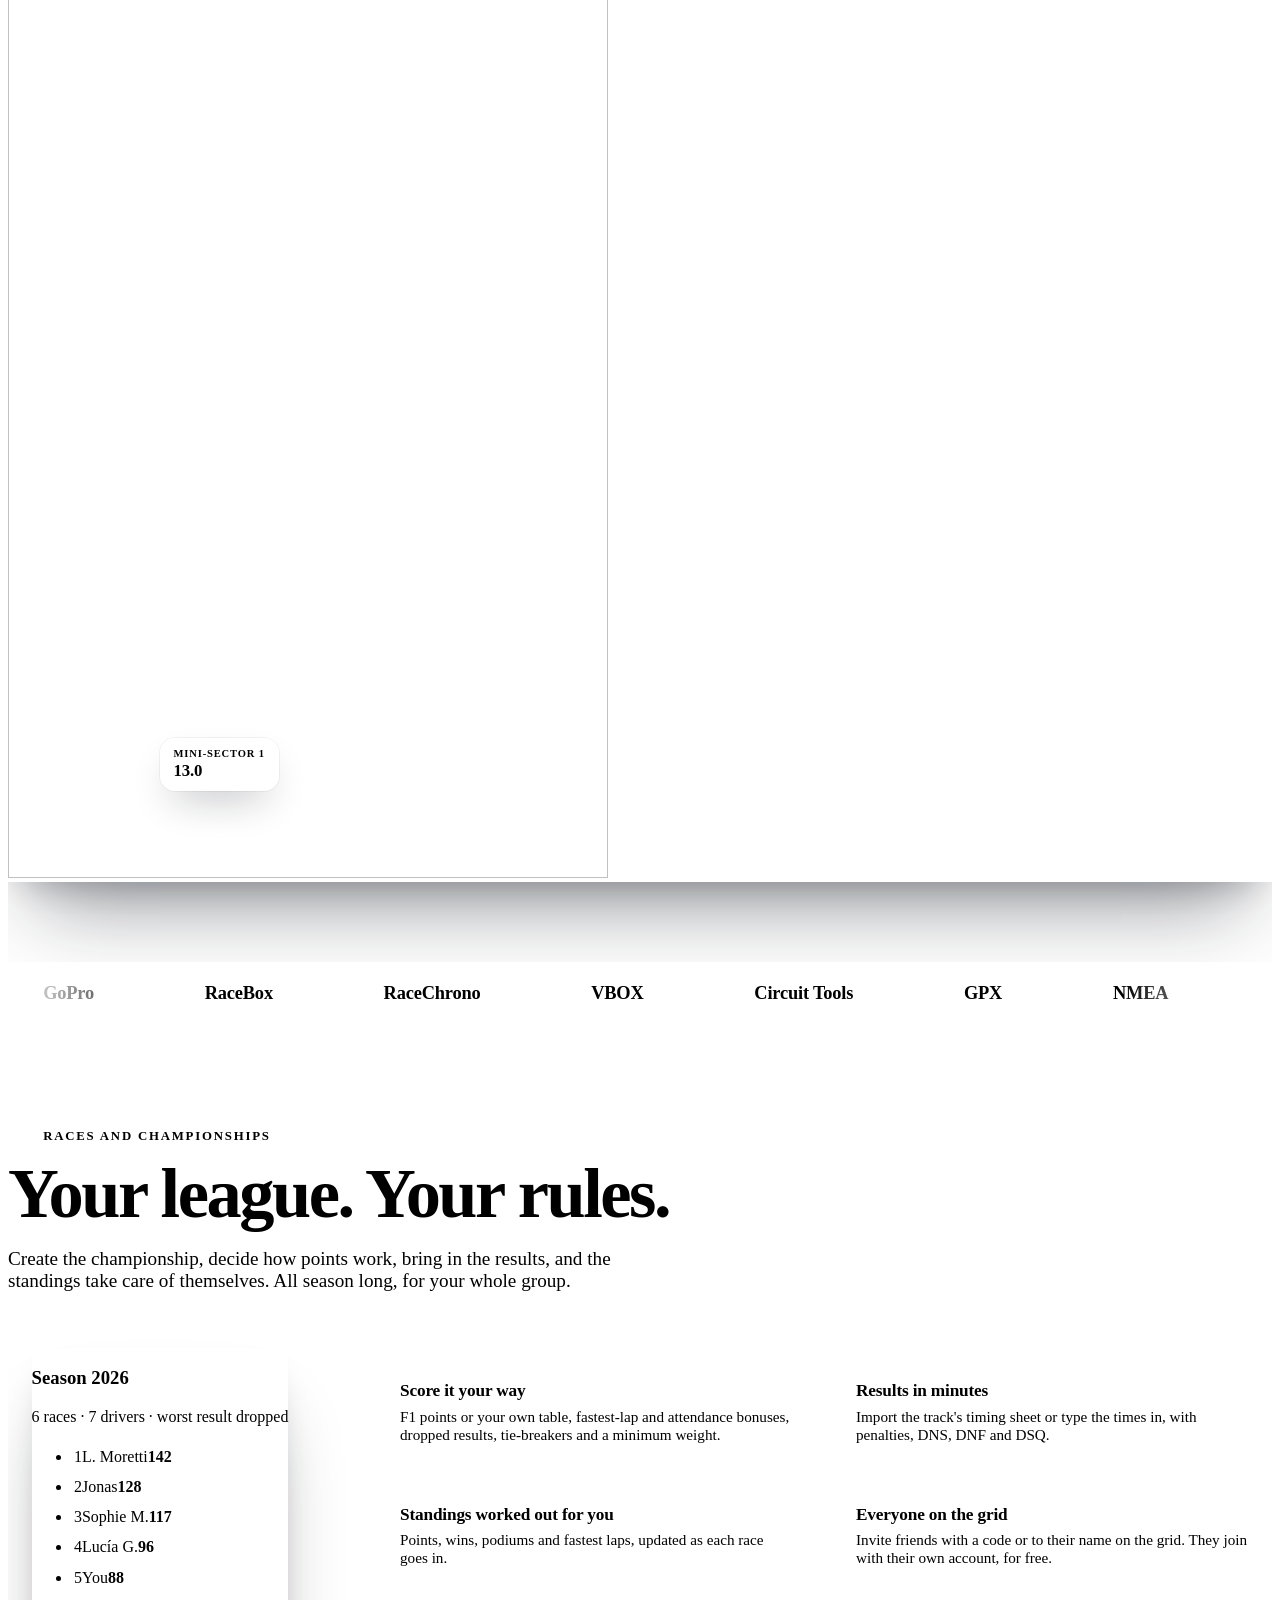
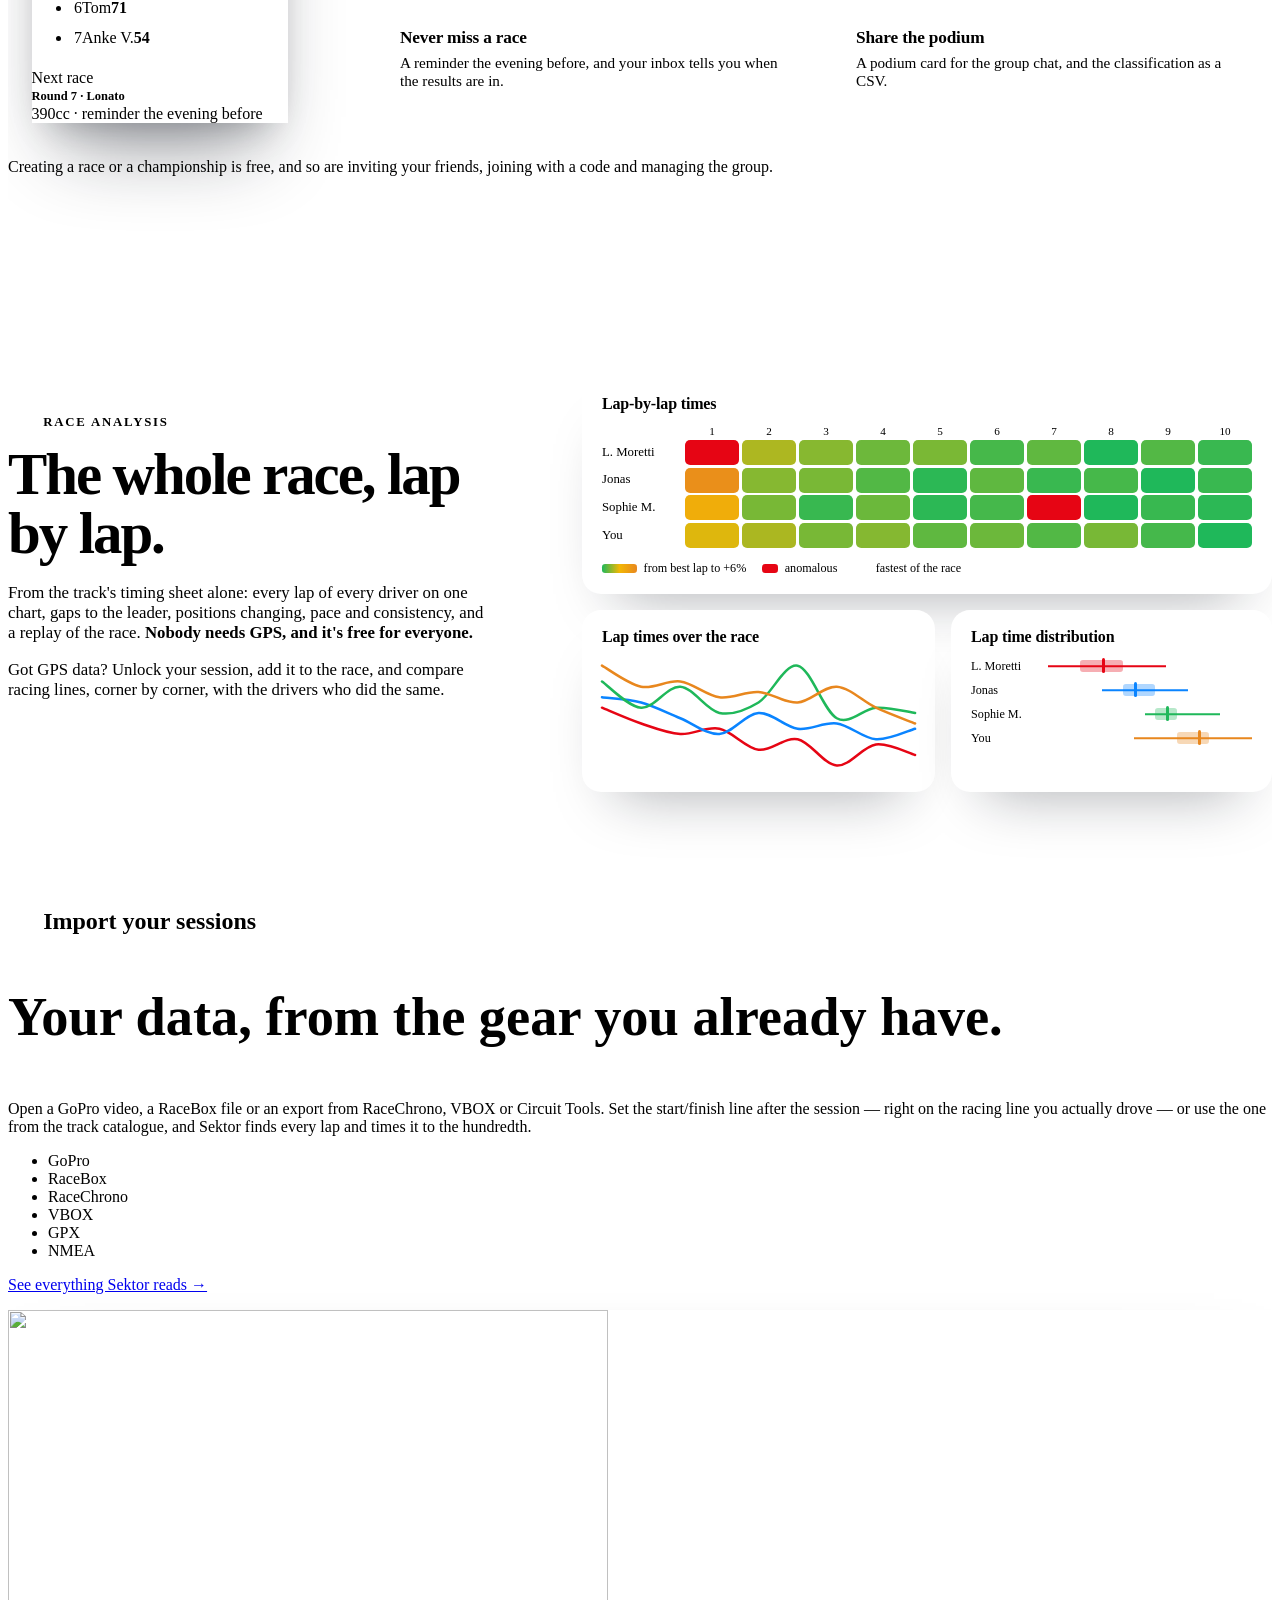
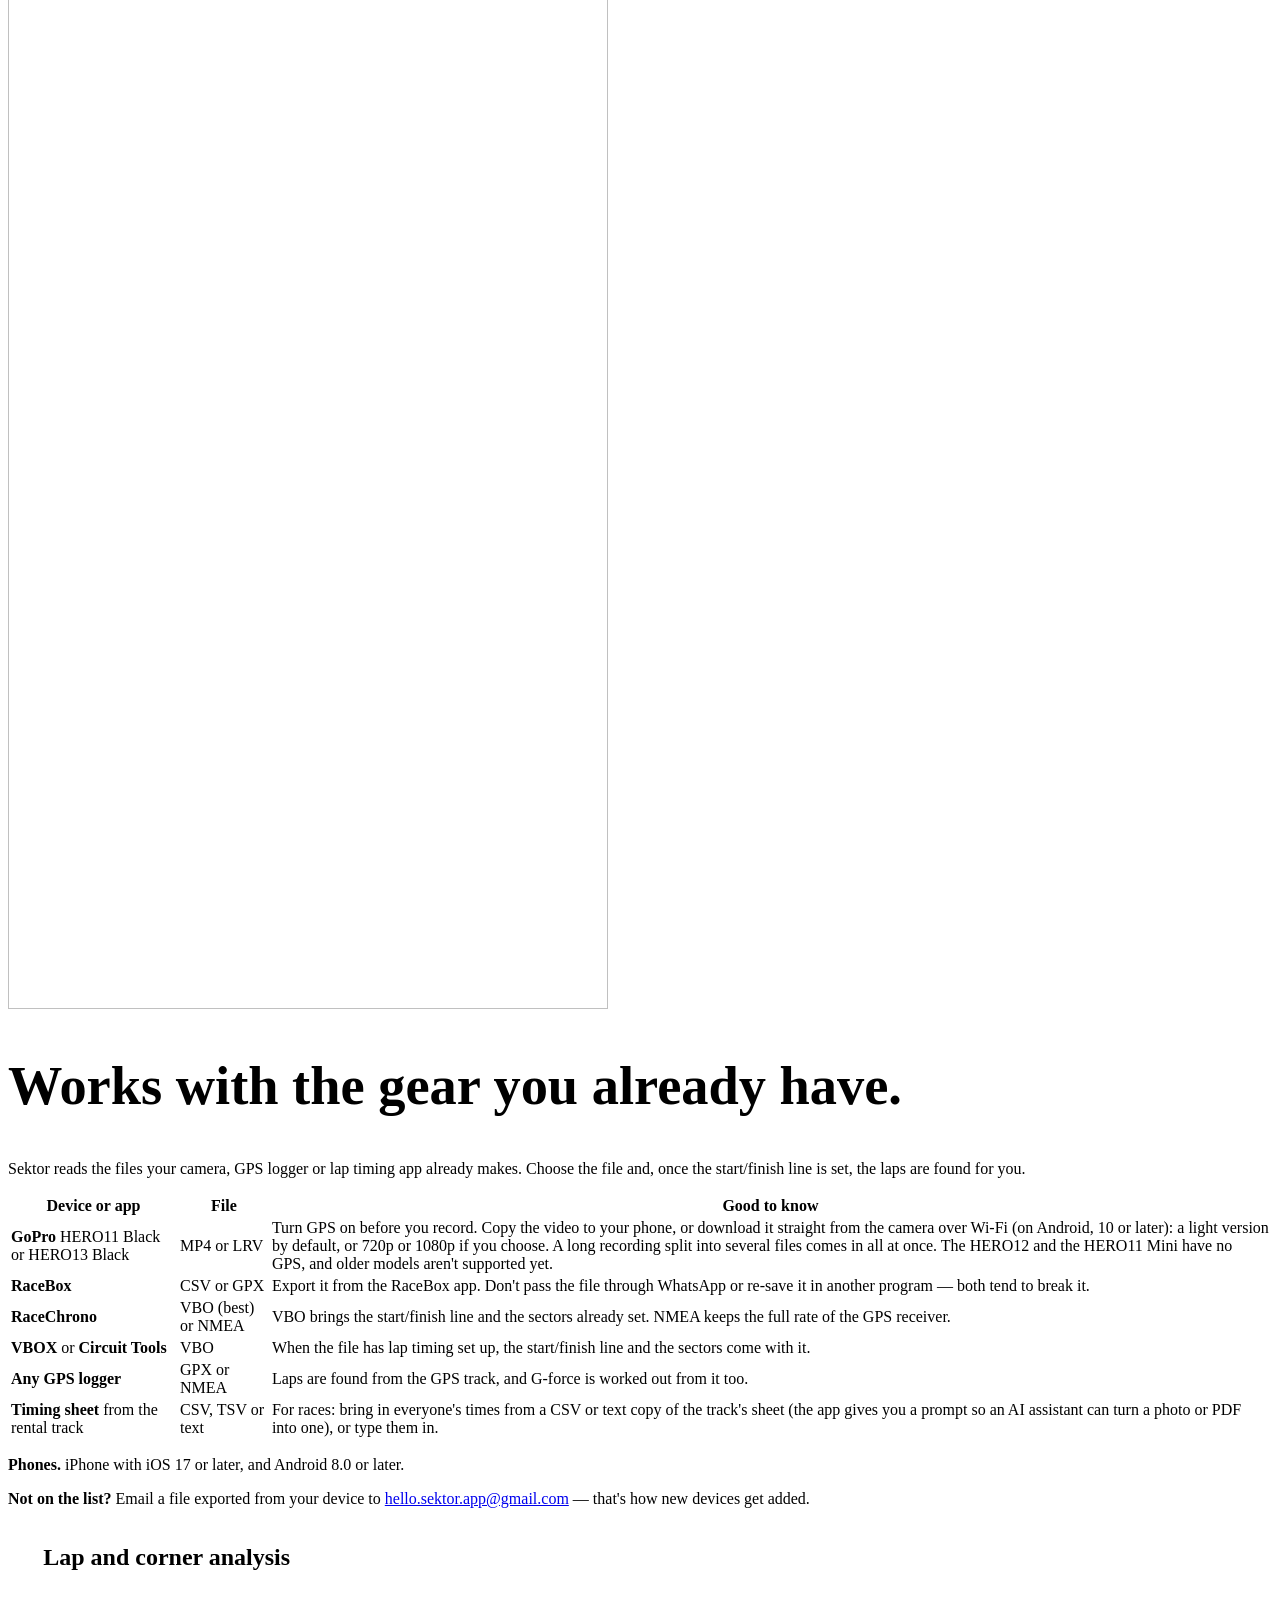
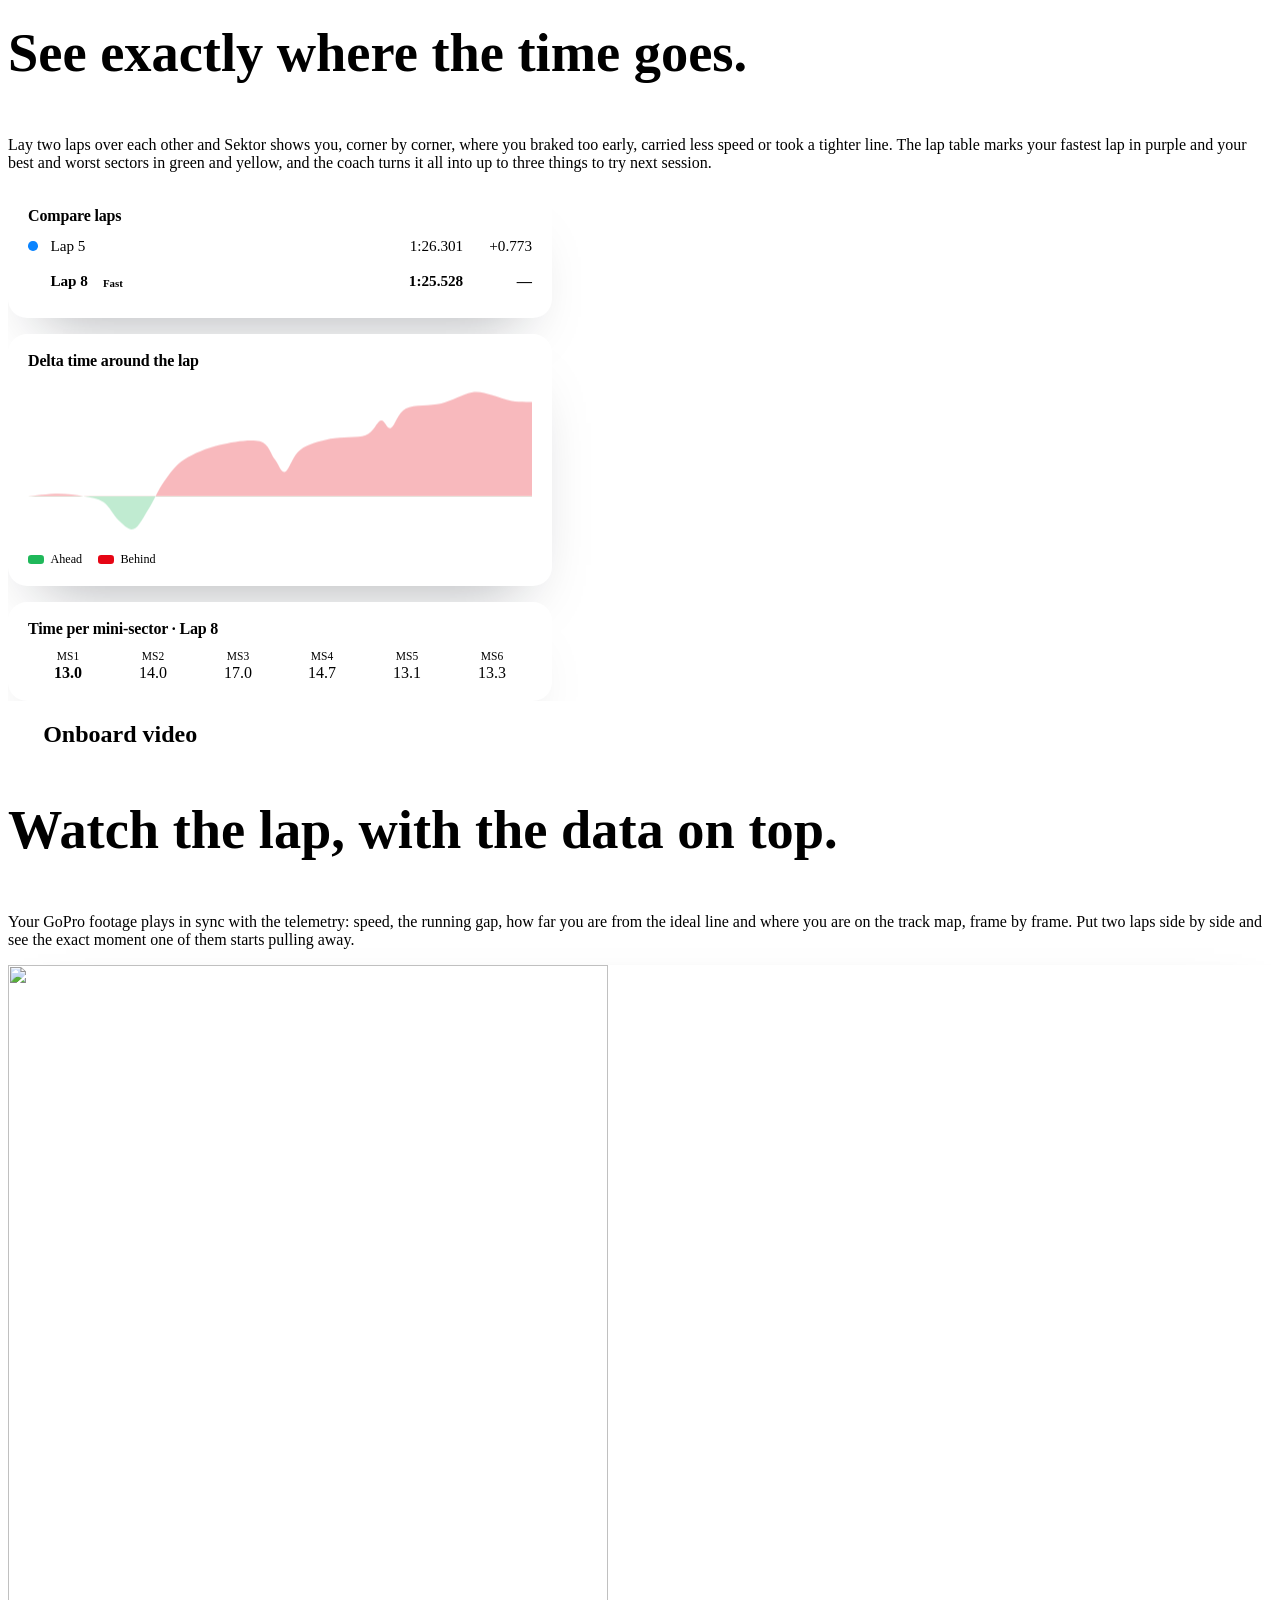
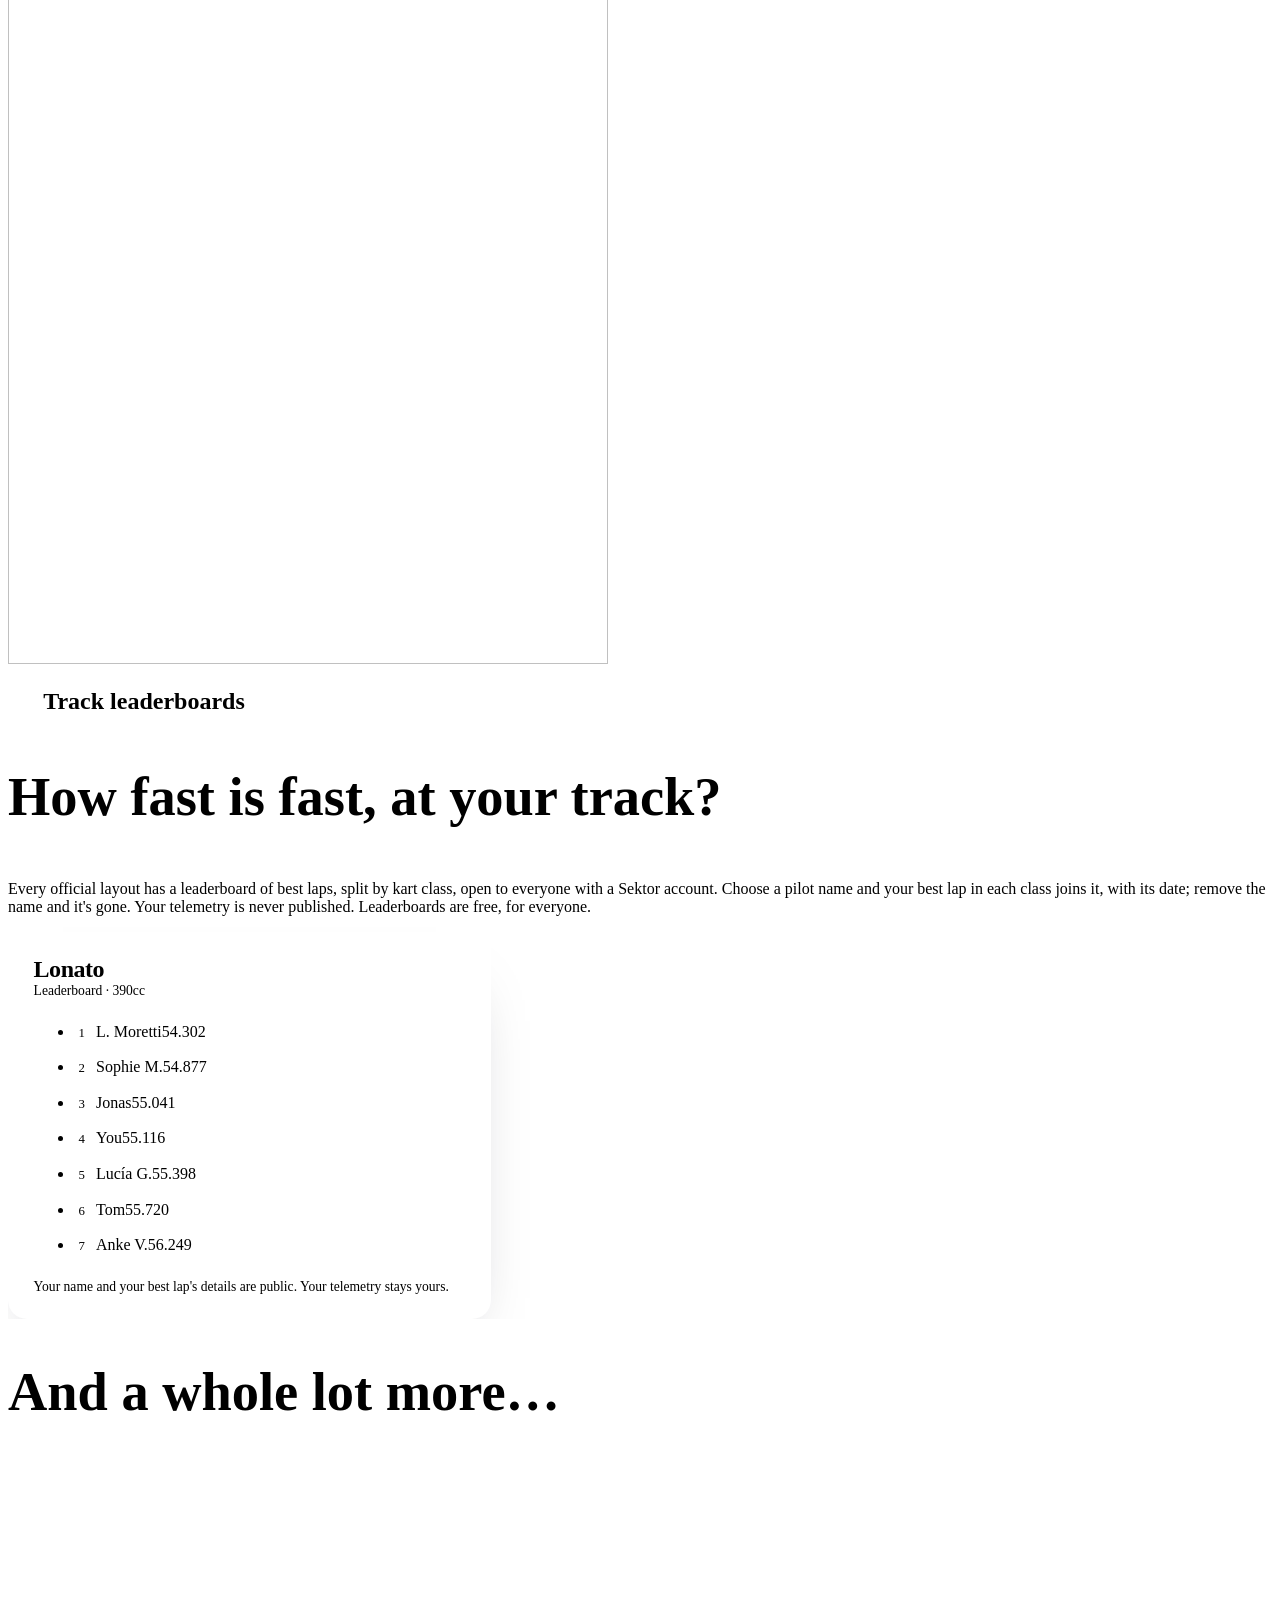
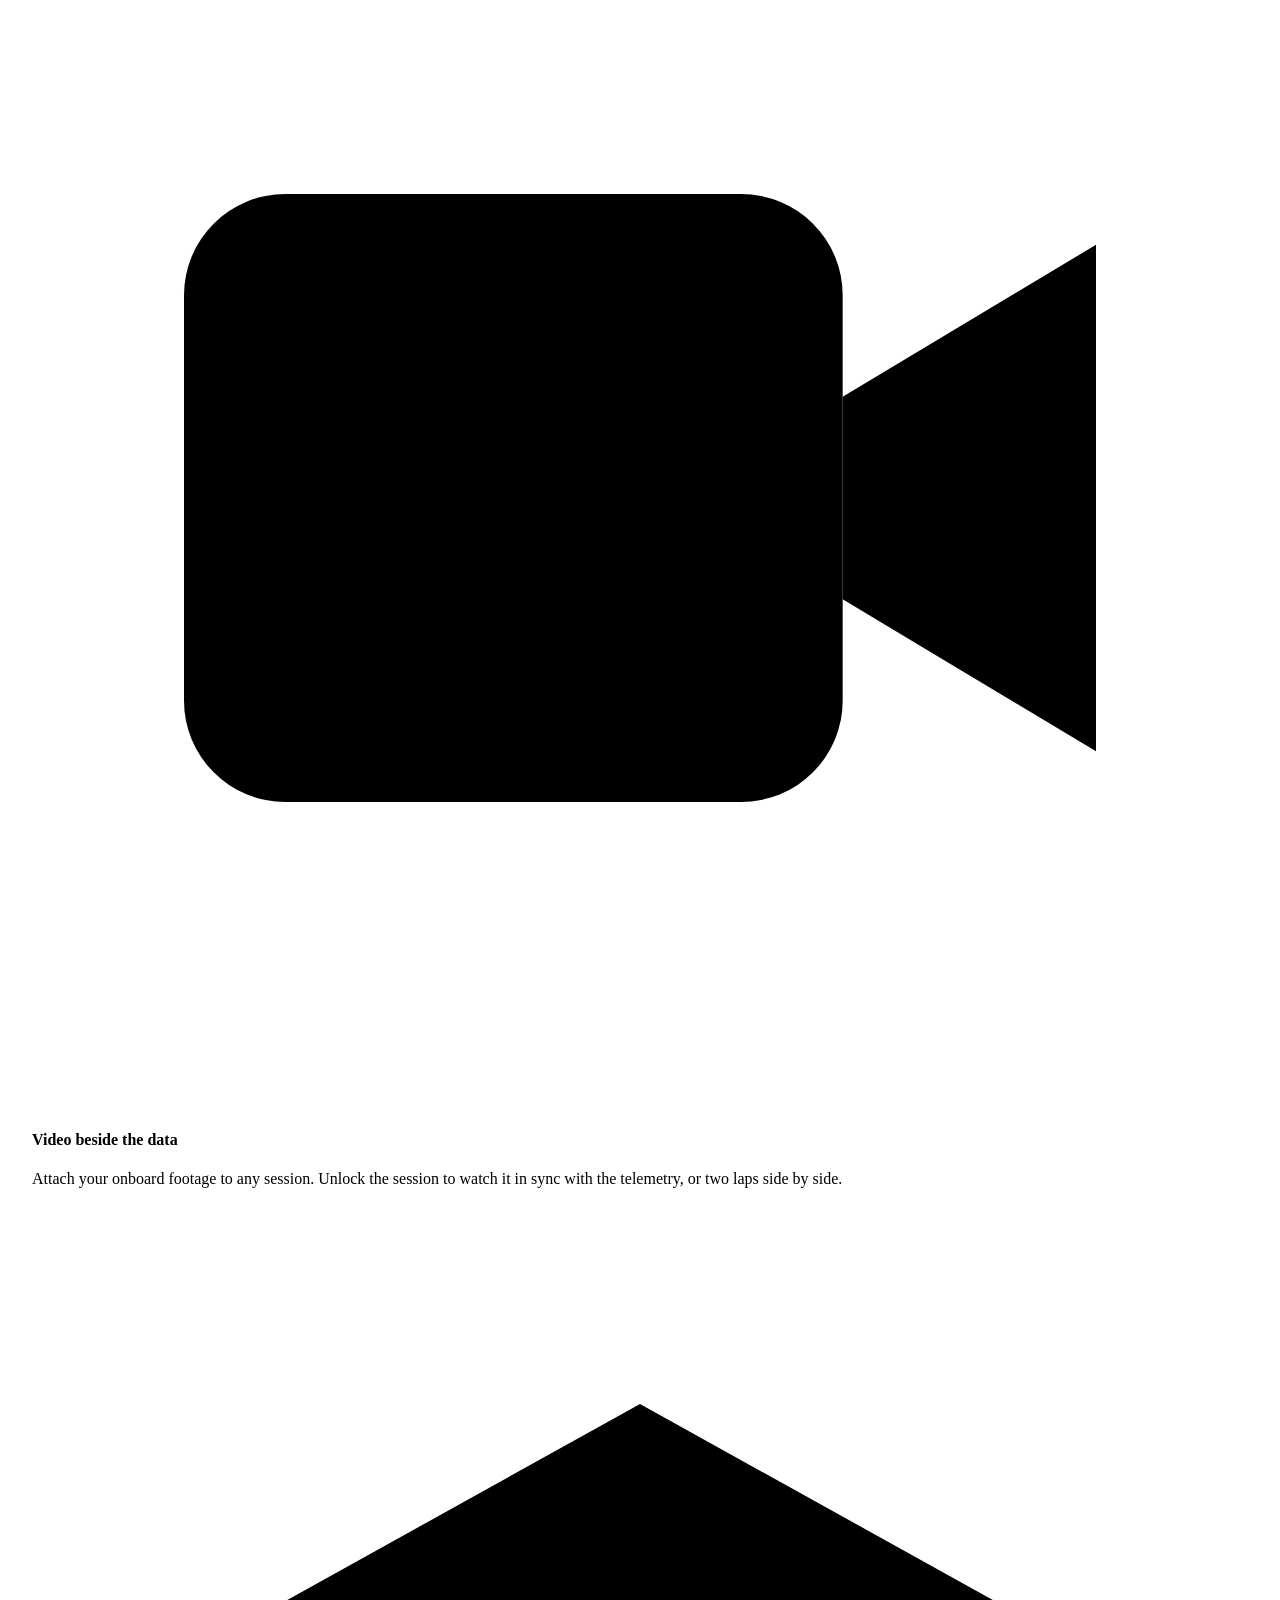
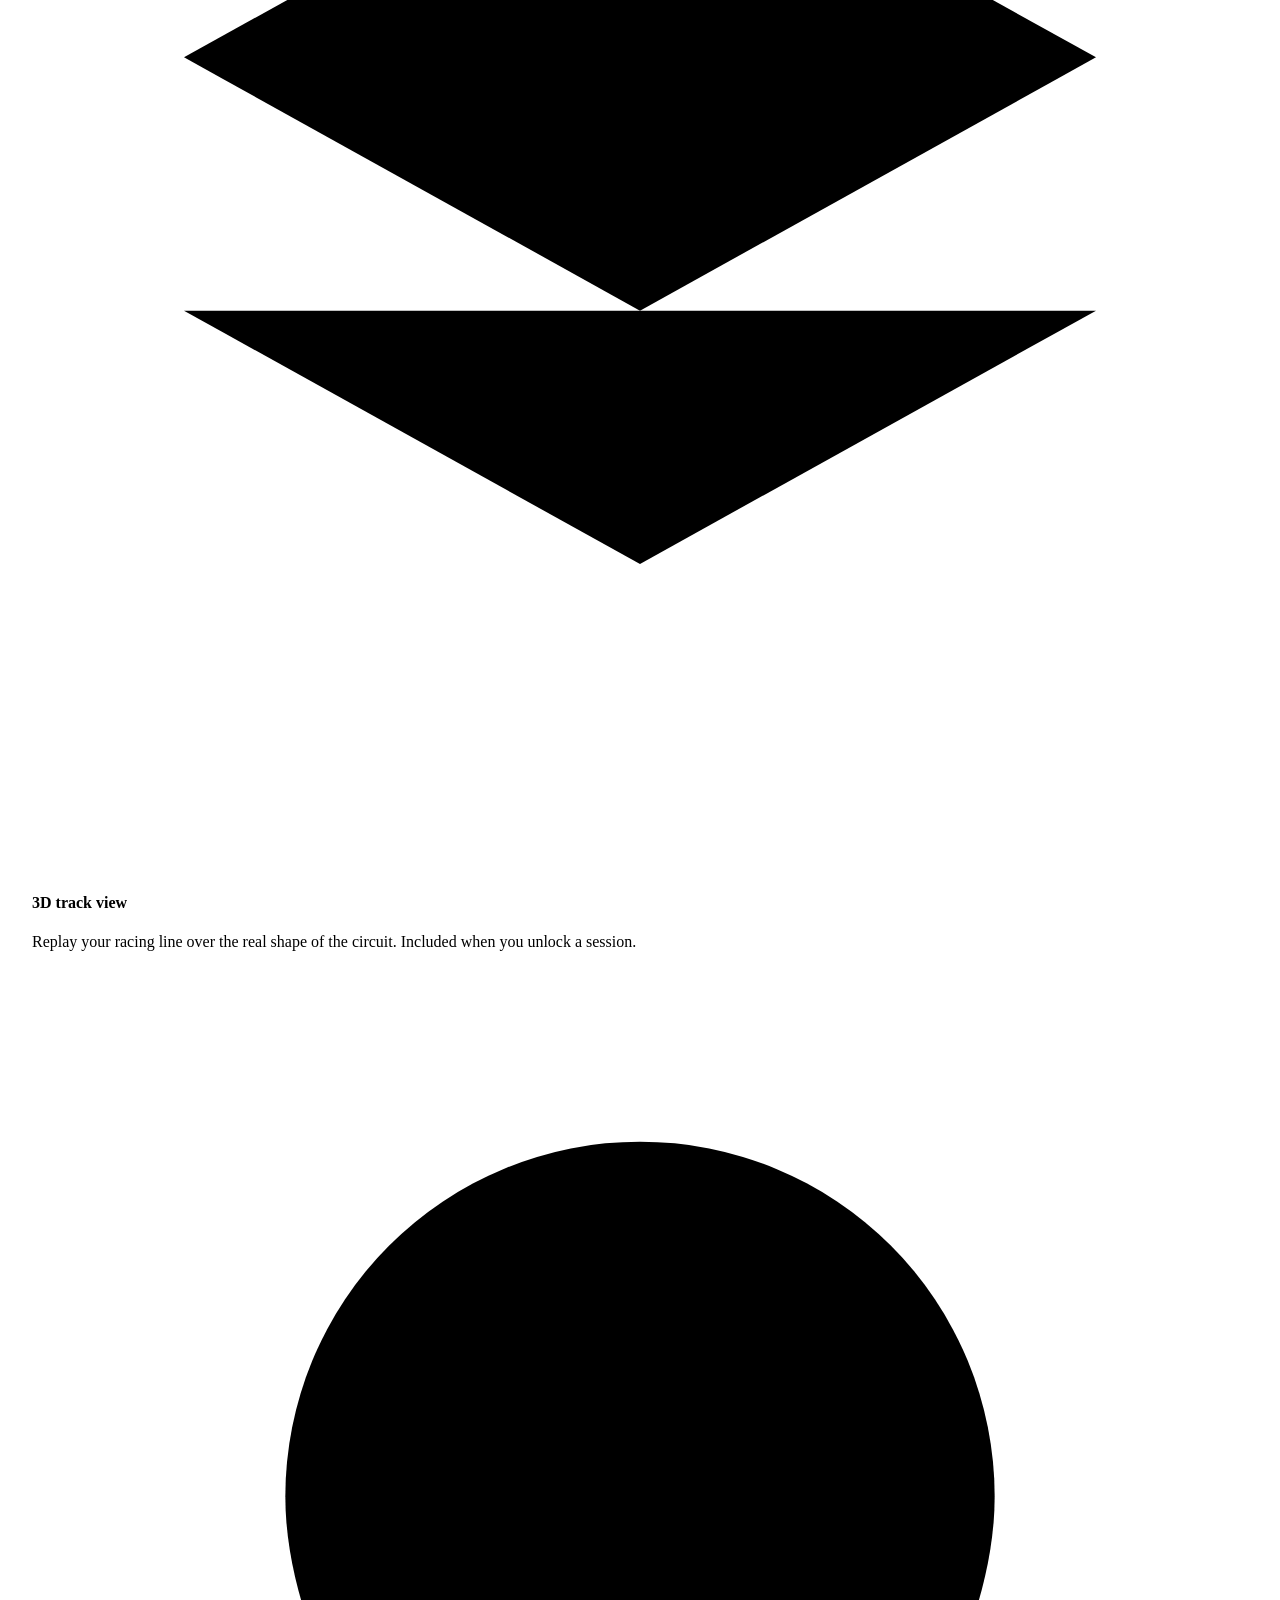
==== commit 811e2f46: "Creditos de sessao em vez de planos, campeonatos e analise da corrida em destaque, e movimento na pa" ====
--- a/index.html
+++ b/index.html
@@ -4,11 +4,14 @@
 <meta charset="utf-8">
 <meta name="viewport" content="width=device-width, initial-scale=1">
 <title>Sektor · Karting lap timing and telemetry</title>
-<meta name="description" content="Sektor turns your karting sessions into lap times, racing lines and corner-by-corner analysis — and lets you race your friends long after you've left the track. For iPhone and Android.">
+<meta name="description" content="Sektor turns your karting sessions into lap times, racing lines and corner-by-corner analysis — and runs your races and championships with your friends. For iPhone and Android.">
 <meta name="color-scheme" content="light">
 <link rel="icon" type="image/png" sizes="32x32" href="favicon-32.png?v=5">
 <link rel="apple-touch-icon" href="favicon-180.png?v=5">
 <link rel="stylesheet" href="style.css">
+<link rel="stylesheet" href="motion.css">
+<script>document.documentElement.classList.add("js")</script>
+<script src="motion.js" defer></script>
 </head>
 <body class="home">
 
@@ -29,6 +32,7 @@
   <div class="container">
     <a class="brand" href="./"><img src="icon.png" alt=""><span>Sektor<small>Every tenth counts</small></span></a>
     <nav>
+      <a href="#races">Races</a>
       <a href="#features">Features</a>
       <a href="#compatibility">Compatibility</a>
       <a href="#pricing">Pricing</a>
@@ -43,9 +47,9 @@
   <div class="container">
     <div>
       <p class="eyebrow">Karting lap timing &amp; telemetry</p>
-      <h1>Find the tenth you're missing.</h1>
-      <p class="lead">Sektor turns your karting sessions into <strong>lap times</strong>, <strong>racing lines</strong> and <strong>corner-by-corner analysis</strong> — and lets you race your friends long after you've left the track.</p>
-      <p class="lead">Bring the data from your GoPro, RaceBox or lap timer. Sektor does the rest, on your phone, even with no signal at the circuit.</p>
+      <h1>Find the <span class="tenth">tenth</span> you're missing.</h1>
+      <p class="lead">Sektor turns your karting sessions into <strong>lap times</strong>, <strong>racing lines</strong> and <strong>corner-by-corner analysis</strong> — and runs your <strong>races and championships</strong> with your friends.</p>
+      <p class="lead">Bring the data from your GoPro, RaceBox or lap timing app. Sektor does the rest, on your phone, even with no signal at the circuit.</p>
       <div class="stores">
         <span class="store"><svg viewBox="0 0 24 24"><path d="M12.152 6.896c-.948 0-2.415-1.078-3.96-1.04-2.04.027-3.91 1.183-4.961 3.014-2.117 3.675-.546 9.103 1.519 12.09 1.013 1.454 2.208 3.09 3.792 3.039 1.52-.065 2.09-.987 3.935-.987 1.831 0 2.35.987 3.96.948 1.637-.026 2.676-1.48 3.676-2.948 1.156-1.688 1.636-3.325 1.662-3.415-.039-.013-3.182-1.221-3.22-4.857-.026-3.04 2.48-4.494 2.597-4.559-1.429-2.09-3.623-2.324-4.39-2.376-2-.156-3.675 1.09-4.61 1.09ZM15.53 3.83c.843-1.012 1.4-2.427 1.245-3.83-1.207.052-2.662.805-3.532 1.818-.78.896-1.454 2.338-1.273 3.714 1.338.104 2.715-.688 3.559-1.701"/></svg><span><span>Coming soon to the</span><b>App Store</b></span></span>
         <span class="store"><svg viewBox="0 0 24 24"><path fill="#4285F4" d="M3.6 1.8 13.5 12l-9.9 10.2c-.4-.2-.6-.6-.6-1.1V2.9c0-.5.2-.9.6-1.1Z"/><path fill="#34A853" d="M3.6 1.8c.3-.2.8-.2 1.3.1l11.8 6.8-3.2 3.3Z"/><path fill="#FBBC04" d="m16.7 8.7 3.6 2.1c.9.5.9 1.9 0 2.4l-3.6 2.1-3.2-3.3Z"/><path fill="#EA4335" d="M3.6 22.2 13.5 12l3.2 3.3-11.8 6.8c-.5.3-1 .3-1.3.1Z"/></svg><span><span>Coming soon to</span><b>Google Play</b></span></span>
@@ -69,12 +73,79 @@
   </div>
 </section>
 
+<div class="gear-band" aria-hidden="true"><div class="gear-track"><span>GoPro</span><span>RaceBox</span><span>RaceChrono</span><span>VBOX</span><span>Circuit Tools</span><span>GPX</span><span>NMEA</span><span>GoPro</span><span>RaceBox</span><span>RaceChrono</span><span>VBOX</span><span>Circuit Tools</span><span>GPX</span><span>NMEA</span></div></div>
+
+<section class="league" id="races">
+  <div class="container">
+    <div class="league-head">
+      <p class="kicker">Races and championships</p>
+      <h2>Your league. Your rules.</h2>
+      <p>Create the championship, decide how points work, bring in the results, and the standings take care of themselves. All season long, for your whole group.</p>
+    </div>
+    <div class="league-body">
+      <div class="league-visual" aria-hidden="true">
+        <div class="phone ios solo">
+          <div class="screen">
+            <div class="pane">
+              <h3>Season 2026</h3>
+              <div class="sub">6 races · 7 drivers · worst result dropped</div>
+              <div class="card">
+                <ul class="rows">
+                  <li style="border-top:0"><span class="pos p1">1</span><span class="who">L. Moretti</span><span class="pts" data-to="142">142</span></li>
+                  <li><span class="pos p2">2</span><span class="who">Jonas</span><span class="pts" data-to="128">128</span></li>
+                  <li><span class="pos p3">3</span><span class="who">Sophie M.</span><span class="pts" data-to="117">117</span></li>
+                  <li><span class="pos">4</span><span class="who">Lucía G.</span><span class="pts" data-to="96">96</span></li>
+                  <li class="me"><span class="pos">5</span><span class="who">You</span><span class="pts" data-to="88">88</span></li>
+                  <li><span class="pos">6</span><span class="who">Tom</span><span class="pts" data-to="71">71</span></li>
+                  <li><span class="pos">7</span><span class="who">Anke V.</span><span class="pts" data-to="54">54</span></li>
+                </ul>
+              </div>
+              <div class="card">
+                <div class="sub">Next race</div>
+                <b class="next">Round 7 · Lonato</b>
+                <div class="sub">390cc · reminder the evening before</div>
+              </div>
+            </div>
+          </div>
+        </div>
+      </div>
+      <div class="league-cards">
+        <div class="l-card"><h3>Score it your way</h3><p>F1 points or your own table, fastest-lap and attendance bonuses, dropped results, tie-breakers and a minimum weight.</p></div>
+        <div class="l-card"><h3>Results in minutes</h3><p>Import the track's timing sheet or type the times in, with penalties, DNS, DNF and DSQ.</p></div>
+        <div class="l-card"><h3>Standings worked out for you</h3><p>Points, wins, podiums and fastest laps, updated as each race goes in.</p></div>
+        <div class="l-card"><h3>Everyone on the grid</h3><p>Invite friends with a code or to their name on the grid. They join with their own account, for free.</p></div>
+        <div class="l-card"><h3>Never miss a race</h3><p>A reminder the evening before, and your inbox tells you when the results are in.</p></div>
+        <div class="l-card"><h3>Share the podium</h3><p>A podium card for the group chat, and the classification as a CSV.</p></div>
+      </div>
+    </div>
+    <p class="fineprint">Creating a race or a championship is free, and so are inviting your friends, joining with a code and managing the group.</p>
+  </div>
+</section>
+
+<section class="analysis">
+  <div class="container">
+    <div class="copy">
+      <p class="kicker">Race analysis</p>
+      <h2>The whole race, lap by lap.</h2>
+      <p>From the track's timing sheet alone: every lap of every driver on one chart, gaps to the leader, positions changing, pace and consistency, and a replay of the race. <strong>Nobody needs GPS, and it's free for everyone.</strong></p>
+      <p>Got GPS data? Unlock your session, add it to the race, and compare racing lines, corner by corner, with the drivers who did the same.</p>
+      <p class="try">Try it now: a sample race comes with the app.</p>
+    </div>
+    <div class="board" aria-hidden="true">
+      <div class="b-card b-heat"><h3>Lap-by-lap times</h3><div class="heat"></div>
+        <div class="heat-legend"><span><i class="ramp"></i>from best lap to +6%</span><span><i class="anom"></i>anomalous</span><span><i class="fastest"></i>fastest of the race</span></div></div>
+      <div class="b-card b-lines"><h3>Lap times over the race</h3><svg viewBox="0 0 320 120" class="lines" preserveAspectRatio="none"></svg></div>
+      <div class="b-card b-box"><h3>Lap time distribution</h3><div class="boxes"></div></div>
+    </div>
+  </div>
+</section>
+
 <section class="feature flip" id="features">
   <div class="container">
     <div class="copy">
-      <h2>Import any session</h2>
+      <h2>Import your sessions</h2>
       <h3>Your data, from the gear you already have.</h3>
-      <p>Open a GoPro video, a RaceBox file or an export from another lap timer, and Sektor finds the laps on its own. Set the start/finish line after the session — right on the racing line you actually drove — and every lap is timed to the hundredth.</p>
+      <p>Open a GoPro video, a RaceBox file or an export from RaceChrono, VBOX or Circuit Tools. Set the start/finish line after the session — right on the racing line you actually drove — or use the one from the track catalogue, and Sektor finds every lap and times it to the hundredth.</p>
       <ul class="chips">
         <li>GoPro</li><li>RaceBox</li><li>RaceChrono</li><li>VBOX</li><li>GPX</li><li>NMEA</li>
       </ul>
@@ -93,16 +164,16 @@
 <section class="compat" id="compatibility">
   <div class="container">
     <h2 class="section-title">Works with the gear you already have.</h2>
-    <p class="intro">Sektor reads the files your camera, GPS logger or lap timing app already makes. Choose the file and the laps are found for you.</p>
+    <p class="intro">Sektor reads the files your camera, GPS logger or lap timing app already makes. Choose the file and, once the start/finish line is set, the laps are found for you.</p>
     <table>
       <thead><tr><th>Device or app</th><th>File</th><th>Good to know</th></tr></thead>
       <tbody>
-        <tr><td><b>GoPro</b> HERO11 Black or HERO13 Black</td><td>MP4 or LRV</td><td>Turn GPS on before you record. Copy the video to your phone, or download it straight from the camera over Wi-Fi; a long recording split into several files comes in all at once. The HERO12 and the HERO11 Mini have no GPS, and older models aren't supported yet.</td></tr>
+        <tr><td><b>GoPro</b> HERO11 Black or HERO13 Black</td><td>MP4 or LRV</td><td>Turn GPS on before you record. Copy the video to your phone, or download it straight from the camera over Wi-Fi (on Android, 10 or later): a light version by default, or 720p or 1080p if you choose. A long recording split into several files comes in all at once. The HERO12 and the HERO11 Mini have no GPS, and older models aren't supported yet.</td></tr>
         <tr><td><b>RaceBox</b></td><td>CSV or GPX</td><td>Export it from the RaceBox app. Don't pass the file through WhatsApp or re-save it in another program — both tend to break it.</td></tr>
         <tr><td><b>RaceChrono</b></td><td>VBO (best) or NMEA</td><td>VBO brings the start/finish line and the sectors already set. NMEA keeps the full rate of the GPS receiver.</td></tr>
         <tr><td><b>VBOX</b> or <b>Circuit Tools</b></td><td>VBO</td><td>When the file has lap timing set up, the start/finish line and the sectors come with it.</td></tr>
         <tr><td><b>Any GPS logger</b></td><td>GPX or NMEA</td><td>Laps are found from the GPS track, and G-force is worked out from it too.</td></tr>
-        <tr><td><b>Timing sheet</b> from the rental track</td><td>CSV, TSV or text</td><td>For races: bring in everyone's times from the sheet the track hands out, or type them in.</td></tr>
+        <tr><td><b>Timing sheet</b> from the rental track</td><td>CSV, TSV or text</td><td>For races: bring in everyone's times from a CSV or text copy of the track's sheet (the app gives you a prompt so an AI assistant can turn a photo or PDF into one), or type them in.</td></tr>
       </tbody>
     </table>
     <div class="compat-foot">
@@ -117,12 +188,30 @@
     <div class="copy">
       <h2>Lap and corner analysis</h2>
       <h3>See exactly where the time goes.</h3>
-      <p>Lay two laps over each other and Sektor shows you, corner by corner, where you braked too early, carried less speed or took a tighter line. Mini-sectors light up purple, green and yellow, and the coach turns it all into three things to try next session.</p>
+      <p>Lay two laps over each other and Sektor shows you, corner by corner, where you braked too early, carried less speed or took a tighter line. The lap table marks your fastest lap in purple and your best and worst sectors in green and yellow, and the coach turns it all into up to three things to try next session.</p>
     </div>
     <div class="visual" aria-hidden="true">
-      <div class="phone ios solo">
-        <div class="screen">
-          <img src="screenshots/compare-laps.webp" alt="" loading="lazy" width="600" height="1299">
+      <div class="lap-board">
+        <div class="b-card b-compare">
+          <h3>Compare laps</h3>
+          <div class="lap-row"><i class="dot" style="background:#0a84ff"></i><span>Lap 5</span><span>1:26.301</span><span>+0.773</span></div>
+          <div class="lap-row fastest"><i class="dot" style="background:var(--purple)"></i><span>Lap 8 <em class="tag">Fast</em></span><span>1:25.528</span><span>—</span></div>
+        </div>
+        <div class="b-card b-delta">
+          <h3>Delta time around the lap</h3>
+          <svg class="delta" viewBox="0 0 480 150">
+            <clipPath id="delta-behind"><rect width="480" height="108.7"/></clipPath>
+            <clipPath id="delta-ahead"><rect y="108.7" width="480" height="41.3"/></clipPath>
+            <path class="delta-fill" clip-path="url(#delta-behind)" fill="#e60514" d="M0.0 108.7C4.8 108.3 20.0 106.3 28.8 106.3C37.6 106.3 45.6 107.3 52.8 108.7C60.0 110.0 66.4 110.6 72.0 114.5C77.6 118.3 81.6 127.6 86.4 131.9C91.2 136.1 96.0 141.9 100.8 140.0C105.6 138.1 110.4 127.8 115.2 120.3C120.0 112.7 124.0 102.5 129.6 94.7C135.2 87.0 140.0 79.6 148.8 73.8C157.6 68.0 170.4 62.8 182.4 59.9C194.4 57.0 212.0 54.1 220.8 56.4C229.6 58.7 231.2 69.0 235.2 73.8C239.2 78.7 240.8 87.0 244.8 85.4C248.8 83.9 252.0 69.8 259.2 64.6C266.4 59.3 277.6 56.4 288.0 54.1C298.4 51.8 313.6 53.5 321.6 50.6C329.6 47.7 332.0 37.9 336.0 36.7C340.0 35.5 341.6 45.6 345.6 43.7C349.6 41.7 352.0 29.0 360.0 25.1C368.0 21.2 383.2 23.0 393.6 20.4C404.0 17.9 414.4 11.4 422.4 10.0C430.4 8.6 435.2 11.0 441.6 12.3C448.0 13.7 454.4 17.0 460.8 18.1C467.2 19.2 476.8 18.8 480.0 18.9L480 108.7L0 108.7Z"/>
+            <path class="delta-fill" clip-path="url(#delta-ahead)" fill="#1fb85a" d="M0.0 108.7C4.8 108.3 20.0 106.3 28.8 106.3C37.6 106.3 45.6 107.3 52.8 108.7C60.0 110.0 66.4 110.6 72.0 114.5C77.6 118.3 81.6 127.6 86.4 131.9C91.2 136.1 96.0 141.9 100.8 140.0C105.6 138.1 110.4 127.8 115.2 120.3C120.0 112.7 124.0 102.5 129.6 94.7C135.2 87.0 140.0 79.6 148.8 73.8C157.6 68.0 170.4 62.8 182.4 59.9C194.4 57.0 212.0 54.1 220.8 56.4C229.6 58.7 231.2 69.0 235.2 73.8C239.2 78.7 240.8 87.0 244.8 85.4C248.8 83.9 252.0 69.8 259.2 64.6C266.4 59.3 277.6 56.4 288.0 54.1C298.4 51.8 313.6 53.5 321.6 50.6C329.6 47.7 332.0 37.9 336.0 36.7C340.0 35.5 341.6 45.6 345.6 43.7C349.6 41.7 352.0 29.0 360.0 25.1C368.0 21.2 383.2 23.0 393.6 20.4C404.0 17.9 414.4 11.4 422.4 10.0C430.4 8.6 435.2 11.0 441.6 12.3C448.0 13.7 454.4 17.0 460.8 18.1C467.2 19.2 476.8 18.8 480.0 18.9L480 108.7L0 108.7Z"/>
+            <path class="delta-zero" d="M0 108.7H480"/>
+            <path class="delta-line" pathLength="1" d="M0.0 108.7C4.8 108.3 20.0 106.3 28.8 106.3C37.6 106.3 45.6 107.3 52.8 108.7C60.0 110.0 66.4 110.6 72.0 114.5C77.6 118.3 81.6 127.6 86.4 131.9C91.2 136.1 96.0 141.9 100.8 140.0C105.6 138.1 110.4 127.8 115.2 120.3C120.0 112.7 124.0 102.5 129.6 94.7C135.2 87.0 140.0 79.6 148.8 73.8C157.6 68.0 170.4 62.8 182.4 59.9C194.4 57.0 212.0 54.1 220.8 56.4C229.6 58.7 231.2 69.0 235.2 73.8C239.2 78.7 240.8 87.0 244.8 85.4C248.8 83.9 252.0 69.8 259.2 64.6C266.4 59.3 277.6 56.4 288.0 54.1C298.4 51.8 313.6 53.5 321.6 50.6C329.6 47.7 332.0 37.9 336.0 36.7C340.0 35.5 341.6 45.6 345.6 43.7C349.6 41.7 352.0 29.0 360.0 25.1C368.0 21.2 383.2 23.0 393.6 20.4C404.0 17.9 414.4 11.4 422.4 10.0C430.4 8.6 435.2 11.0 441.6 12.3C448.0 13.7 454.4 17.0 460.8 18.1C467.2 19.2 476.8 18.8 480.0 18.9"/>
+          </svg>
+          <div class="heat-legend"><span><i style="background:#1fb85a"></i>Ahead</span><span><i style="background:#e60514"></i>Behind</span></div>
+        </div>
+        <div class="b-card b-ms">
+          <h3>Time per mini-sector · Lap 8</h3>
+          <div class="ms-grid"><div class="ms best" style="--n:0"><small>MS1</small><b>13.0</b></div><div class="ms" style="--n:1"><small>MS2</small><b>14.0</b></div><div class="ms" style="--n:2"><small>MS3</small><b>17.0</b></div><div class="ms" style="--n:3"><small>MS4</small><b>14.7</b></div><div class="ms" style="--n:4"><small>MS5</small><b>13.1</b></div><div class="ms" style="--n:5"><small>MS6</small><b>13.3</b></div></div>
         </div>
       </div>
     </div>
@@ -149,35 +238,15 @@
 <section class="feature">
   <div class="container">
     <div class="copy">
-      <h2>Race your friends</h2>
-      <h3>Settle it with data, not with stories.</h3>
-      <p>Run your own races and championships, with standings worked out for you. Add a friend's session to the race and compare your lap with theirs, line against line — or type in the times from the rental track's sheet when that's all there is.</p>
-    </div>
-    <div class="visual" aria-hidden="true">
-      <div class="phone ios solo">
-        <div class="screen">
-          <img src="screenshots/championship.webp" alt="" loading="lazy" width="600" height="1299">
-        </div>
-      </div>
-    </div>
-  </div>
-</section>
-
-<section class="feature flip">
-  <div class="container">
-    <div class="copy">
       <h2>Track leaderboards</h2>
       <h3>How fast is fast, at your track?</h3>
-      <p>Every official layout has a public leaderboard of best laps, split by kart class. Choose a pilot name and your best lap joins it; remove the name and it's gone. Only the time is ever published — never your telemetry. Leaderboards are free, for everyone.</p>
+      <p>Every official layout has a leaderboard of best laps, split by kart class, open to everyone with a Sektor account. Choose a pilot name and your best lap in each class joins it, with its date; remove the name and it's gone. Your telemetry is never published. Leaderboards are free, for everyone.</p>
     </div>
     <div class="visual" aria-hidden="true">
-      <div class="phone android solo">
-        <div class="screen">
-          <div class="pane">
-            <h3>Lonato</h3>
-            <div class="sub">Leaderboard · 390cc</div>
-            <div class="card">
-              <ul class="rows">
+      <div class="b-card b-leader">
+        <h3>Lonato</h3>
+        <div class="sub">Leaderboard · 390cc</div>
+        <ul class="rows">
                 <li style="border-top:0"><span class="pos p1">1</span><span class="who">L. Moretti</span><span class="best">54.302</span></li>
                 <li><span class="pos p2">2</span><span class="who">Sophie M.</span><span>54.877</span></li>
                 <li><span class="pos p3">3</span><span class="who">Jonas</span><span>55.041</span></li>
@@ -186,12 +255,7 @@
                 <li><span class="pos">6</span><span class="who">Tom</span><span>55.720</span></li>
                 <li><span class="pos">7</span><span class="who">Anke V.</span><span>56.249</span></li>
               </ul>
-            </div>
-            <div class="card">
-              <div class="sub">Only your name and best lap are public. Your telemetry stays yours.</div>
-            </div>
-          </div>
-        </div>
+        <div class="sub leader-note">Your name and your best lap's details are public. Your telemetry stays yours.</div>
       </div>
     </div>
   </div>
@@ -204,22 +268,22 @@
       <div>
         <div class="icon"><svg viewBox="0 0 24 24"><rect x="3" y="6" width="13" height="12" rx="2"/><path d="m16 10 5-3v10l-5-3"/></svg></div>
         <h4>Video beside the data</h4>
-        <p>Watch your onboard footage in sync with the telemetry, or two laps side by side.</p>
+        <p>Attach your onboard footage to any session. Unlock the session to watch it in sync with the telemetry, or two laps side by side.</p>
       </div>
       <div>
         <div class="icon"><svg viewBox="0 0 24 24"><path d="M12 3 3 8l9 5 9-5-9-5Z"/><path d="m3 13 9 5 9-5"/></svg></div>
         <h4>3D track view</h4>
-        <p>Replay your racing line over the real shape of the circuit.</p>
+        <p>Replay your racing line over the real shape of the circuit. Included when you unlock a session.</p>
       </div>
       <div>
         <div class="icon"><svg viewBox="0 0 24 24"><path d="M12 21s-7-6.2-7-11.5A7 7 0 0 1 19 9.5C19 14.8 12 21 12 21Z"/><circle cx="12" cy="9.5" r="2.5"/></svg></div>
         <h4>Official track catalogue</h4>
-        <p>Start/finish lines and sectors for real circuits, agreed on by the drivers who race there.</p>
+        <p>A shared catalogue: start/finish lines and sectors proposed and voted on by the drivers who race there. If your track isn't in yet, propose it.</p>
       </div>
       <div>
         <div class="icon"><svg viewBox="0 0 24 24"><path d="M2 8.5a15 15 0 0 1 20 0"/><path d="M5.5 12a10 10 0 0 1 13 0"/><path d="M9 15.5a5 5 0 0 1 6 0"/><path d="M3 3l18 18"/></svg></div>
         <h4>Works with no signal</h4>
-        <p>Your sessions live on your phone. Import and analyse at the track, sync when you're back.</p>
+        <p>Once you're signed in, your sessions live on your phone. Import and analyse at the track, sync when you're back. The map background needs a connection.</p>
       </div>
       <div>
         <div class="icon"><svg viewBox="0 0 24 24"><path d="M12 3 5 6v5c0 4.5 3 8.5 7 10 4-1.5 7-5.5 7-10V6l-7-3Z"/><path d="m9 12 2 2 4-4"/></svg></div>
@@ -229,7 +293,7 @@
       <div>
         <div class="icon"><svg viewBox="0 0 24 24"><circle cx="9" cy="8" r="3"/><path d="M3 20a6 6 0 0 1 12 0"/><circle cx="17" cy="9" r="2.4"/><path d="M15.5 14.2A5 5 0 0 1 21 19"/></svg></div>
         <h4>Who was on track with you</h4>
-        <p>See which friends drove the same circuit at the same time, and share sessions one by one.</p>
+        <p>Friends who switch it on show up when they drove the same catalogue track around the same time as you. Share sessions with them one by one.</p>
       </div>
       <div>
         <div class="icon"><svg viewBox="0 0 24 24"><path d="M12 4v16"/><path d="M5 8h14"/><path d="m5 8-3 6a3 3 0 0 0 6 0L5 8Z"/><path d="m19 8-3 6a3 3 0 0 0 6 0l-3-6Z"/></svg></div>
@@ -253,53 +317,47 @@
 <section class="pricing" id="pricing">
   <div class="container">
     <h2 class="section-title">Pay only for what you'll use.</h2>
-    <p class="intro">Timing is free. Analysis and comparison are paid — but before you spend anything, Sektor comes with two real sessions and a real race with every feature unlocked, so you can see what you'd be getting.</p>
-    <div class="plans">
-      <div class="plan">
-        <h4>Free</h4>
-        <div class="price">€0</div>
-        <p class="alt">Forever</p>
-        <ul>
-          <li>Import sessions</li>
-          <li>Lap times and best lap</li>
-          <li>Racing line on the map</li>
-          <li>Track leaderboards</li>
-          <li>Up to 5 sessions backed up to the cloud</li>
-          <li>Sample sessions with everything unlocked</li>
+    <p class="intro">Timing, races and championships are free. Unlock a session when you want everything it can tell you, and it stays unlocked. Before you spend anything, Sektor comes with two real sessions and a real race with analysis, replay and lap comparison unlocked.</p>
+    <div class="free">
+      <h3>Free, with no limit</h3>
+      <ul class="checks free-list">
+        <li>Import as many sessions as you like</li>
+        <li>Lap times, best lap and the session summary</li>
+        <li>Your GPS route on the map, all laps together, and GPX or CSV export, on the phone you imported it on</li>
+        <li>Attach your video, without the telemetry on top</li>
+        <li>Races and championships, with your own rules</li>
+        <li>Invite friends with a code, or join theirs</li>
+        <li>Let friends see which track you're at, if you switch it on</li>
+        <li>Race analysis from the timing sheet</li>
+        <li>Track leaderboards</li>
+        <li>The sample sessions</li>
+      </ul>
+    </div>
+    <div class="credit">
+      <div class="credit-what">
+        <h3>One credit opens one session</h3>
+        <p class="alt">It stays unlocked. Every pack opens exactly the same; only the price per credit changes.</p>
+        <ul class="checks">
+          <li>Sectors, corners, G-force and the ideal line</li>
+          <li>Replay and the coach</li>
+          <li>Compare laps</li>
+          <li>Video synced with telemetry</li>
+          <li>GPS backed up to the cloud</li>
+          <li>Add it to a race and compare telemetry with the drivers who unlocked theirs</li>
         </ul>
       </div>
-      <div class="plan">
-        <h4>Single session</h4>
-        <div class="price"><small>from</small> €1.99</div>
-        <p class="alt">One-off</p>
-        <ul>
-          <li>Analysis, video and comparison for one session, for good</li>
-          <li>The race it belongs to opens with it</li>
-        </ul>
-      </div>
-      <div class="plan">
-        <h4>Weekend pass</h4>
-        <div class="price"><small>from</small> €4.99</div>
-        <p class="alt">3 days</p>
-        <ul>
-          <li>Everything unlocked for three days</li>
-          <li>Sessions from the weekend stay unlocked for good (up to 10)</li>
-        </ul>
-      </div>
-      <div class="plan featured">
-        <h4>Pro</h4>
-        <div class="price"><small>from</small> €9.99 <small>/ month</small></div>
-        <p class="alt">or from €49.99 / year</p>
-        <ul>
-          <li>Sectors, corners, G-force and the ideal line</li>
-          <li>Video synced with telemetry</li>
-          <li>Compare with other drivers</li>
-          <li>Unlimited cloud backup</li>
-          <li>Shared races, championships and groups</li>
-        </ul>
-      </div>
-    </div>
-    <p class="fineprint">Starting prices, in euros. The final price depends on your country, on the store (App Store or Google Play) and on local taxes, and is always shown in the app before you buy.</p>
+      <table class="credit-prices">
+        <thead><tr><th scope="col">Pack</th><th scope="col">Price</th><th scope="col">Per credit</th></tr></thead>
+        <tbody>
+          <tr><th scope="row">1 credit</th><td>€0.99</td><td>€0.99</td></tr>
+          <tr><th scope="row">5 credits</th><td>€4.49</td><td>€0.90</td></tr>
+          <tr><th scope="row">10 credits</th><td>€7.49</td><td>€0.75</td></tr>
+          <tr><th scope="row">100 credits</th><td>€49.99</td><td>€0.50</td></tr>
+        </tbody>
+      </table>
+    </div>
+    <p class="fineprint">Credits add up and never expire. Deleting an unlocked session doesn't give the credit back, and a file split into several sessions uses one credit.</p>
+    <p class="fineprint">Prices in Portugal, VAT included. The final price depends on your country and store, and is always shown in the app before you buy.</p>
   </div>
 </section>
 
--- a/motion.css
+++ b/motion.css
@@ -0,0 +1,300 @@
+/* Depth and movement for the landing page. Everything sits under .home, and the page reads the same without it. */
+.home {
+  --gold-glow: color-mix(in srgb, var(--accent-line) 20%, transparent);
+  --gold-soft: color-mix(in srgb, var(--accent-line) 9%, transparent);
+  --ease-out: cubic-bezier(.16, 1, .3, 1);
+}
+.home .eyebrow, .home .kicker { color: var(--accent); }
+
+/* Top bar */
+.topbar { transition: box-shadow .3s; }
+.topbar.scrolled { box-shadow: 0 10px 30px -18px rgba(15, 20, 30, .28); }
+.lap-progress { position: absolute; left: 0; right: 0; bottom: -1px; height: 2px; background: var(--accent-line);
+  transform: scaleX(var(--p, 0)); transform-origin: left; }
+
+/* Hero */
+.hero { position: relative; overflow: hidden; padding: 5.5rem 0 5rem;
+  background: radial-gradient(52rem 36rem at 76% 42%, var(--gold-glow), transparent 68%); }
+.hero h1 { font-size: clamp(2.7rem, 6.2vw, 4.9rem); }
+.hero .container > div:first-child { position: relative; z-index: 2; }
+.tenth { position: relative; white-space: nowrap; }
+.tenth::after { content: ""; position: absolute; left: 0; right: 0; bottom: .02em; height: .09em; border-radius: 1em;
+  background: var(--accent-line); transform-origin: left; animation: underline 1s .55s var(--ease-out) both; }
+@keyframes underline { from { transform: scaleX(0); } }
+
+.js .hero .eyebrow, .js .hero h1, .js .hero .lead, .js .hero .stores, .js .hero .store-note {
+  animation: rise-in .9s var(--ease-out) both; }
+.js .hero h1 { animation-delay: .06s; }
+.js .hero .lead { animation-delay: .14s; }
+.js .hero .lead + .lead { animation-delay: .2s; }
+.js .hero .stores { animation-delay: .28s; }
+.js .hero .store-note { animation-delay: .34s; }
+@keyframes rise-in { from { opacity: 0; transform: translateY(22px); } }
+
+/* The lap behind the phones */
+.phones { isolation: isolate; }
+.hero-line { position: absolute; z-index: -1; left: 54%; top: 52%; width: 178%; translate: -50% -50%; overflow: visible;
+  -webkit-mask-image: linear-gradient(90deg, transparent 4%, #000 26%); mask-image: linear-gradient(90deg, transparent 4%, #000 26%);
+  transform: translate(calc(var(--mx, 0) * 6px), calc(var(--my, 0) * 6px)); transition: transform .5s var(--ease-out); }
+.hero-line .shoulder, .hero-line .asphalt { fill: none; stroke-linecap: round; stroke-linejoin: round; }
+.hero-line .shoulder { stroke: rgba(15, 20, 30, .07); stroke-width: 28; }
+.hero-line .asphalt { stroke: #fff; stroke-width: 22; }
+.hero-line .seg { fill: none; stroke-width: 7; stroke-linecap: round; }
+.hero-line .laps { transition: opacity .5s; }
+.hero-line .laps.fading { opacity: .25; }
+.hero-line .kart { fill: var(--ink); stroke: #fff; stroke-width: 4; }
+.hero-line .halo { fill: var(--gold-glow); }
+
+.js .phones .phone { animation: phone-in 1.1s .15s var(--ease-out) both; }
+.js .phones .phone:nth-child(2) { animation-delay: .28s; }
+@keyframes phone-in { from { opacity: 0; transform: translateY(70px) scale(.94); } }
+.phones .phone:nth-child(1) { translate: calc(var(--mx, 0) * 12px) calc(var(--my, 0) * 12px); transition: translate .5s var(--ease-out); }
+.phones .phone:nth-child(2) { translate: calc(var(--mx, 0) * -7px) calc(var(--my, 0) * -7px); transition: translate .5s var(--ease-out); }
+.phone { box-shadow: 0 50px 80px -30px rgba(15, 20, 30, .45), 0 18px 34px -18px rgba(15, 20, 30, .28), 0 0 0 1px rgba(255, 255, 255, .06) inset; }
+
+.chip { position: absolute; z-index: 5; background: color-mix(in srgb, #fff 86%, transparent);
+  -webkit-backdrop-filter: blur(12px) saturate(1.4); backdrop-filter: blur(12px) saturate(1.4);
+  border: 1px solid rgba(255, 255, 255, .8); border-radius: .95rem; padding: .55rem .8rem;
+  box-shadow: 0 18px 40px -14px rgba(15, 20, 30, .32), 0 0 0 1px rgba(15, 20, 30, .05);
+  font-variant-numeric: tabular-nums; line-height: 1.2; color: var(--ink);
+  translate: calc(var(--mx, 0) * 20px) calc(var(--my, 0) * 20px); transition: translate .5s var(--ease-out); }
+.js .chip { animation: chip-in .8s var(--d, 1s) var(--ease-out) both; }
+@keyframes chip-in { from { opacity: 0; transform: translateY(16px) scale(.9); } }
+.chip small { display: block; font-size: .66rem; font-weight: 600; letter-spacing: .08em; text-transform: uppercase; color: var(--ink-faint); }
+.chip b { font-size: 1.05rem; font-weight: 700; letter-spacing: -.01em; }
+.chip-clock { left: -6%; top: 9%; --d: .85s; min-width: 7.2rem; }
+.chip-clock b { font-size: 1.4rem; transition: color .25s; }
+.chip-clock.done b { color: var(--purple); }
+.chip-clock .fast { display: inline-block; margin-left: .35rem; padding: .02rem .35rem; border-radius: .4rem; font-size: .62rem; font-weight: 700;
+  letter-spacing: 0; text-transform: none; color: var(--purple); background: color-mix(in srgb, var(--purple) 13%, transparent);
+  opacity: 0; transition: opacity .25s; }
+.chip-clock.done .fast { opacity: 1; }
+.chip-delta { right: -3%; top: 56%; --d: 1.05s; }
+.chip-delta b { color: #d0101f; }
+.chip-ms { left: 12%; bottom: 3%; --d: 1.25s; }
+.chip-ms b { color: var(--green); }
+
+/* The band of devices */
+.gear-band { overflow: hidden; border-top: 1px solid var(--line); padding: 1.3rem 0; background: #fff;
+  -webkit-mask-image: linear-gradient(90deg, transparent, #000 12%, #000 88%, transparent);
+  mask-image: linear-gradient(90deg, transparent, #000 12%, #000 88%, transparent); }
+.gear-track { display: flex; width: max-content; animation: gear 36s linear infinite; }
+.gear-track span { display: inline-flex; align-items: center; padding: 0 2.2rem; font-size: 1.15rem; font-weight: 700; letter-spacing: -.01em; color: var(--ink-faint); }
+.gear-track span::after { content: ""; width: .32rem; height: .32rem; border-radius: 50%; background: var(--accent-line); margin-left: 4.4rem; margin-right: -2.2rem; }
+@keyframes gear { to { transform: translateX(-50%); } }
+
+/* Section titles */
+.kicker { font-size: .8rem; font-weight: 700; letter-spacing: .14em; text-transform: uppercase; display: flex; align-items: center; gap: .6rem; margin: 0 0 .9rem; }
+.kicker::before, .feature .copy h2::before { content: ""; width: 1.6rem; height: 2px; border-radius: 2px; background: var(--accent-line); }
+.feature .copy h2 { display: flex; align-items: center; gap: .6rem; }
+.feature .copy h3, .section-title { font-size: clamp(2rem, 4.3vw, 3.4rem); line-height: 1.04; }
+
+/* Races and championships */
+.league { overflow: hidden; padding: 6.5rem 0 5.5rem; background: linear-gradient(180deg, var(--gold-soft), #fff 62%); border-top: 1px solid var(--line); }
+.league-head { max-width: 46rem; margin-bottom: 3.5rem; }
+.league-head h2, .analysis h2 { font-size: clamp(2.5rem, 5.6vw, 4.4rem); line-height: 1.01; letter-spacing: -.035em; margin: 0 0 1.2rem; padding: 0; border: 0; }
+.league-head > p:last-child { font-size: 1.2rem; max-width: 38rem; margin: 0; }
+.league-body { display: grid; grid-template-columns: 19rem 1fr; gap: 4rem; align-items: center; }
+.league-visual { position: relative; display: flex; justify-content: center; }
+.league-visual::before, .feature .visual::before { content: ""; position: absolute; left: 50%; top: 50%; width: 34rem; height: 34rem; max-width: 130%; translate: -50% -50%;
+  border-radius: 50%; background: radial-gradient(closest-side, var(--gold-glow), transparent); pointer-events: none; }
+.league .rows li { padding: .38rem .15rem; }
+.pts { font-weight: 700; font-variant-numeric: tabular-nums; color: var(--ink); }
+.next { font-size: 12.5px; display: block; margin: .1rem 0; }
+.league-cards { display: grid; grid-template-columns: repeat(2, 1fr); gap: 1rem; }
+.l-card { background: #fff; border: 1px solid var(--line); border-radius: 1.2rem; padding: 1.4rem 1.5rem; transition: transform .35s var(--ease-out), box-shadow .35s, border-color .35s; }
+.l-card h3 { margin: 0 0 .4rem; font-size: 1.08rem; letter-spacing: -.01em; }
+.l-card p { margin: 0; font-size: .95rem; }
+.league .fineprint { margin-top: 2.2rem; }
+
+/* Race analysis: without the script the charts stay out, and the copy takes the whole width */
+.analysis { padding: 6rem 0; border-top: 1px solid var(--line); overflow: hidden; }
+.analysis h2 { font-size: clamp(2.2rem, 4.6vw, 3.7rem); }
+.analysis .copy > p:not(.kicker) { font-size: 1.05rem; max-width: 30rem; }
+.home .try { font-weight: 600; color: var(--accent); }
+.board { display: none; position: relative; grid-template-columns: 1.1fr 1fr; gap: 1rem; }
+.analysis.ready .container { display: grid; grid-template-columns: .85fr 1.15fr; gap: 4rem; align-items: center; }
+.analysis.ready .board { display: grid; }
+.board::before { content: ""; position: absolute; inset: -10% -6%; border-radius: 50%; background: radial-gradient(closest-side, var(--gold-glow), transparent); pointer-events: none; }
+.b-card { position: relative; background: #fff; border: 1px solid var(--line); border-radius: 1.2rem; padding: 1.15rem 1.25rem;
+  box-shadow: 0 34px 60px -34px rgba(15, 20, 30, .36); }
+.b-card h3 { margin: 0 0 .75rem; font-size: 1rem; letter-spacing: -.01em; }
+.b-heat { grid-column: 1 / -1; }
+.heat { display: grid; grid-template-columns: 5rem repeat(10, 1fr); gap: 3px; align-items: center; font-size: .8rem; color: var(--ink-soft); font-variant-numeric: tabular-nums; }
+.heat .n { text-align: center; font-size: .7rem; color: var(--ink-faint); }
+.heat .d { white-space: nowrap; overflow: hidden; text-overflow: ellipsis; padding-right: .3rem; color: var(--ink); }
+.heat .c { display: block; height: 1.55rem; border-radius: .32rem; }
+.heat .c.fast { box-shadow: 0 0 0 2px #fff, 0 0 0 4px var(--purple); position: relative; z-index: 1; }
+.b-heat.in .c { animation: cell-in .45s var(--ease-out) both; animation-delay: calc(var(--col) * 85ms + var(--row) * 30ms + .25s); }
+@keyframes cell-in { from { opacity: 0; transform: scale(.6); } }
+.heat-legend { display: flex; flex-wrap: wrap; gap: .35rem 1rem; margin-top: .8rem; font-size: .76rem; color: var(--ink-faint); }
+.heat-legend span { display: inline-flex; align-items: center; gap: .4rem; }
+.heat-legend i { display: inline-block; width: 1rem; height: .55rem; border-radius: .2rem; }
+.heat-legend .ramp { width: 2.2rem; background: linear-gradient(90deg, #1fb85a, #f2b705, #e8871e); }
+.heat-legend .anom { background: #e60514; }
+.heat-legend .fastest { background: #fff; box-shadow: inset 0 0 0 2px var(--purple); }
+.lines { display: block; width: 100%; height: 7.2rem; overflow: visible; }
+.lines path { fill: none; stroke-width: 2.6; stroke-linecap: round; stroke-linejoin: round; stroke-dasharray: 1; }
+.b-lines.in .lines path { animation: line-in 1.6s .35s var(--ease-out) both; }
+@keyframes line-in { from { stroke-dashoffset: 1; } to { stroke-dashoffset: 0; } }
+.boxes { display: grid; gap: .55rem; font-size: .76rem; color: var(--ink); }
+.box-row { display: grid; grid-template-columns: 4.4rem 1fr; align-items: center; gap: .4rem; }
+.box-row span { white-space: nowrap; overflow: hidden; text-overflow: ellipsis; }
+.box-plot { position: relative; height: .95rem; }
+.box-plot .wh { position: absolute; top: 50%; height: 1.5px; translate: 0 -50%; }
+.box-plot .bx { position: absolute; top: 12%; bottom: 12%; border-radius: .18rem; opacity: .32; }
+.box-plot .md { position: absolute; top: 0; bottom: 0; width: 3px; border-radius: 2px; }
+.b-box.in .box-plot > * { animation: box-in .8s .45s var(--ease-out) both; transform-origin: left; }
+@keyframes box-in { from { opacity: 0; transform: scaleX(.2); } }
+
+/* Graphics in place of a phone, to vary the page */
+.lap-board { position: relative; display: grid; gap: 1rem; width: 100%; max-width: 34rem; }
+.lap-row { display: grid; grid-template-columns: .7rem 1fr auto 3.6rem; gap: .7rem; align-items: center; padding: .55rem 0; border-top: 1px solid var(--line);
+  font-size: .95rem; font-variant-numeric: tabular-nums; color: var(--ink); }
+.b-card h3 + .lap-row { border-top: 0; padding-top: 0; }
+.lap-row span:last-child { text-align: right; }
+.lap-row .dot { width: .6rem; height: .6rem; border-radius: 50%; }
+.lap-row.fastest { font-weight: 700; color: var(--purple); }
+.lap-row .tag { margin-left: .3rem; padding: .05rem .4rem; border-radius: .4rem; font-size: .68rem; font-style: normal; background: color-mix(in srgb, var(--purple) 13%, transparent); }
+.b-compare.in .lap-row { animation: row-in .6s var(--ease-out) both; }
+.b-compare.in .lap-row + .lap-row { animation-delay: .12s; }
+.delta { display: block; width: 100%; height: auto; overflow: visible; }
+.delta-fill { opacity: .28; }
+.delta-zero { fill: none; stroke: var(--ink-faint); stroke-width: 1; stroke-dasharray: 3 4; }
+.delta-line { fill: none; stroke: var(--ink-soft); stroke-width: 3; stroke-linecap: round; stroke-linejoin: round; stroke-dasharray: 1; }
+.b-delta.in .delta-line { animation: line-in 1.6s .3s var(--ease-out) both; }
+.b-delta.in .delta-fill { animation: fill-in .9s 1s ease-out both; }
+@keyframes fill-in { from { opacity: 0; } }
+.ms-grid { display: grid; grid-template-columns: repeat(6, 1fr); gap: .3rem; text-align: center; font-variant-numeric: tabular-nums; }
+.ms small { display: block; font-size: .72rem; color: var(--ink-faint); margin-bottom: .15rem; }
+.ms b { font-size: 1rem; font-weight: 500; color: var(--ink); }
+.ms.best b { font-weight: 700; color: var(--green); }
+.b-ms.in .ms { animation: cell-in .45s var(--ease-out) both; animation-delay: calc(var(--n) * 80ms + .25s); }
+.b-leader { width: 100%; max-width: 27rem; padding: 1.5rem 1.6rem; }
+.b-leader h3 { margin: 0; font-size: 1.5rem; letter-spacing: -.02em; }
+.b-leader .sub { font-size: .85rem; }
+.b-leader .rows { margin-top: .9rem; font-size: 1rem; }
+.b-leader .rows li { padding: .55rem .3rem; }
+.b-leader .pos { width: 1.7rem; height: 1.7rem; font-size: .8rem; }
+.b-leader .who { margin-left: .7rem; }
+.leader-note { margin-top: .9rem; }
+@supports (animation-timeline: view()) {
+  .lap-board, .b-leader { animation: drift-soft linear both; animation-timeline: view(); }
+  @keyframes drift-soft {
+    from { transform: translateY(26px); }
+    to { transform: translateY(-26px); }
+  }
+}
+
+/* Feature blocks */
+.feature { position: relative; overflow: hidden; }
+.feature.flip { background: var(--tint); border-top-color: transparent; }
+.feature .visual { position: relative; }
+@supports (animation-timeline: view()) {
+  .feature .phone.solo, .league .phone.solo { animation: drift linear both; animation-timeline: view(); }
+  @keyframes drift {
+    from { transform: translateY(54px) rotate(2.6deg); }
+    to { transform: translateY(-54px) rotate(-2.6deg); }
+  }
+}
+
+/* Appear on arrival */
+.js .reveal { opacity: 0; translate: 0 30px;
+  transition: opacity .9s var(--ease-out) var(--i, 0s), translate .9s var(--ease-out) var(--i, 0s),
+    transform .35s var(--ease-out), box-shadow .35s, border-color .35s; }
+.js .reveal.in { opacity: 1; translate: 0 0; }
+
+/* The tables come in row by row */
+.js .rows.play li { animation: row-in .6s var(--ease-out) both; animation-delay: calc(var(--n) * 70ms); }
+@keyframes row-in { from { opacity: 0; transform: translateX(14px); } }
+.js .rows.play li.me { animation: row-in .6s var(--ease-out) both, me-pulse 2.4s ease-in-out 4; animation-delay: calc(var(--n) * 70ms), 1s; }
+@keyframes me-pulse { 50% { background: color-mix(in srgb, var(--accent-line) 32%, transparent); } }
+
+/* Compatibility */
+.compat tbody tr { transition: background .25s; }
+
+/* More grid, as cards */
+.more { background: var(--tint); border-top-color: transparent; }
+.grid { gap: 1rem; }
+.grid > div { background: #fff; border: 1px solid var(--line); border-radius: 1.2rem; padding: 1.5rem;
+  transition: transform .35s var(--ease-out), box-shadow .35s, border-color .35s; }
+.icon { background: var(--gold-soft); transition: transform .35s var(--ease-out); }
+
+/* Pricing */
+.pricing h3 { font-size: 1.15rem; letter-spacing: -.01em; margin: 0 0 1.1rem; color: var(--ink); }
+.checks { list-style: none; padding: 0; margin: 0; font-size: .95rem; }
+.checks li { padding-left: 1.4rem; position: relative; margin-bottom: .6rem; }
+.checks li::before { content: ""; position: absolute; left: 0; top: .45em; width: .55rem; height: .3rem;
+  border-left: 2px solid var(--accent-line); border-bottom: 2px solid var(--accent-line); rotate: -45deg; }
+.free-list { columns: 3; column-gap: 2.4rem; }
+.free-list li { break-inside: avoid; }
+.credit { display: grid; grid-template-columns: 1.15fr 1fr; gap: 2.5rem 3rem; align-items: start; margin-top: 3rem;
+  padding: 2rem 2.2rem; border-radius: 1.25rem; background: linear-gradient(180deg, var(--gold-soft), #fff 70%);
+  box-shadow: 0 0 0 1px var(--accent-line), 0 34px 60px -28px color-mix(in srgb, var(--accent-line) 60%, transparent); }
+.credit .alt { margin: -.5rem 0 1.2rem; color: var(--ink-soft); max-width: 30rem; }
+.credit-prices { margin: 0; font-size: 1rem; font-variant-numeric: tabular-nums; background: #fff; border-radius: .9rem;
+  border-collapse: separate; border-spacing: 0;
+  box-shadow: 0 0 0 1px var(--line); overflow: hidden; }
+.credit-prices th, .credit-prices td { padding: .9rem 1.1rem; vertical-align: middle; white-space: nowrap; }
+.credit-prices thead th { font-size: .72rem; color: var(--ink-faint); background: #fafbfc; }
+.credit-prices th:not(:first-child), .credit-prices td { text-align: right; }
+.credit-prices tbody th { font-size: 1rem; text-transform: none; letter-spacing: 0; }
+.credit-prices tbody td:nth-child(2) { color: var(--ink); font-weight: 700; font-size: 1.15rem; letter-spacing: -.01em; }
+.credit-prices tbody tr:last-child > * { border-bottom: 0; }
+.credit-prices tbody tr { transition: background .25s; }
+.pricing .fineprint + .fineprint { margin-top: .4rem; }
+
+/* The quote lights up word by word */
+.maker blockquote .w { opacity: var(--o, 1); transition: opacity .25s linear; }
+
+/* Closing */
+.cta { position: relative; overflow: hidden; background: radial-gradient(44rem 26rem at 50% 108%, var(--gold-glow), transparent 70%); }
+
+/* Only with a real pointer: on a phone a tapped card would stay lifted */
+@media (hover: hover) {
+  .compat tbody tr:hover, .credit-prices tbody tr:hover { background: var(--gold-soft); }
+  .grid > div:hover, .l-card:hover { transform: translateY(-5px); border-color: var(--accent-line); box-shadow: 0 26px 44px -26px rgba(15, 20, 30, .34); }
+  .grid > div:hover .icon { transform: scale(1.1) rotate(-4deg); }
+}
+
+@media (max-width: 960px) {
+  .league-body, .analysis.ready .container { grid-template-columns: 1fr; gap: 3rem; }
+  .free-list { columns: 2; }
+  .credit { grid-template-columns: 1fr; }
+}
+@media (max-width: 800px) {
+  .hero-line { width: 135%; left: 50%; -webkit-mask-image: none; mask-image: none; }
+  .chip-clock { left: 0; top: 2%; }
+  .chip-delta { right: 0; top: 60%; }
+  .chip-ms { display: none; }
+  .gear-track span { font-size: 1rem; padding: 0 1.5rem; }
+  .gear-track span::after { margin-left: 3rem; margin-right: -1.5rem; }
+}
+@media (max-width: 560px) {
+  .chip { padding: .42rem .6rem; border-radius: .75rem; }
+  .chip b { font-size: .9rem; }
+  .chip-clock { min-width: 6rem; }
+  .chip-clock b { font-size: 1.1rem; }
+  .league { padding: 4.5rem 0 4rem; }
+  .league-cards, .board { grid-template-columns: 1fr; }
+  .free-list { columns: 1; }
+  .credit { padding: 1.5rem 1.2rem; margin-top: 2.4rem; }
+  .credit-prices th, .credit-prices td { padding: .8rem .75rem; }
+  .heat { grid-template-columns: 3.9rem repeat(10, 1fr); gap: 2px; font-size: .68rem; }
+  .heat .c { height: 1.3rem; }
+}
+@media (max-width: 380px) {
+  .credit { padding: 1.3rem .9rem; }
+  .credit-prices th, .credit-prices td { padding: .75rem .55rem; }
+  .credit-prices thead th { white-space: normal; }
+  .credit-prices tbody td:nth-child(2) { font-size: 1.05rem; }
+}
+@media (prefers-reduced-motion: reduce) {
+  .home *, .home *::before, .home *::after { animation: none !important; transition: none !important; }
+  .js .reveal { opacity: 1; translate: none; }
+  .lines path, .delta-line { stroke-dasharray: none; }
+  .gear-track { flex-wrap: wrap; width: auto; justify-content: center; }
+  .gear-track span:nth-child(n + 8) { display: none; }
+  .phones .phone, .chip, .hero-line { translate: none; }
+  .hero-line { translate: -50% -50%; }
+}
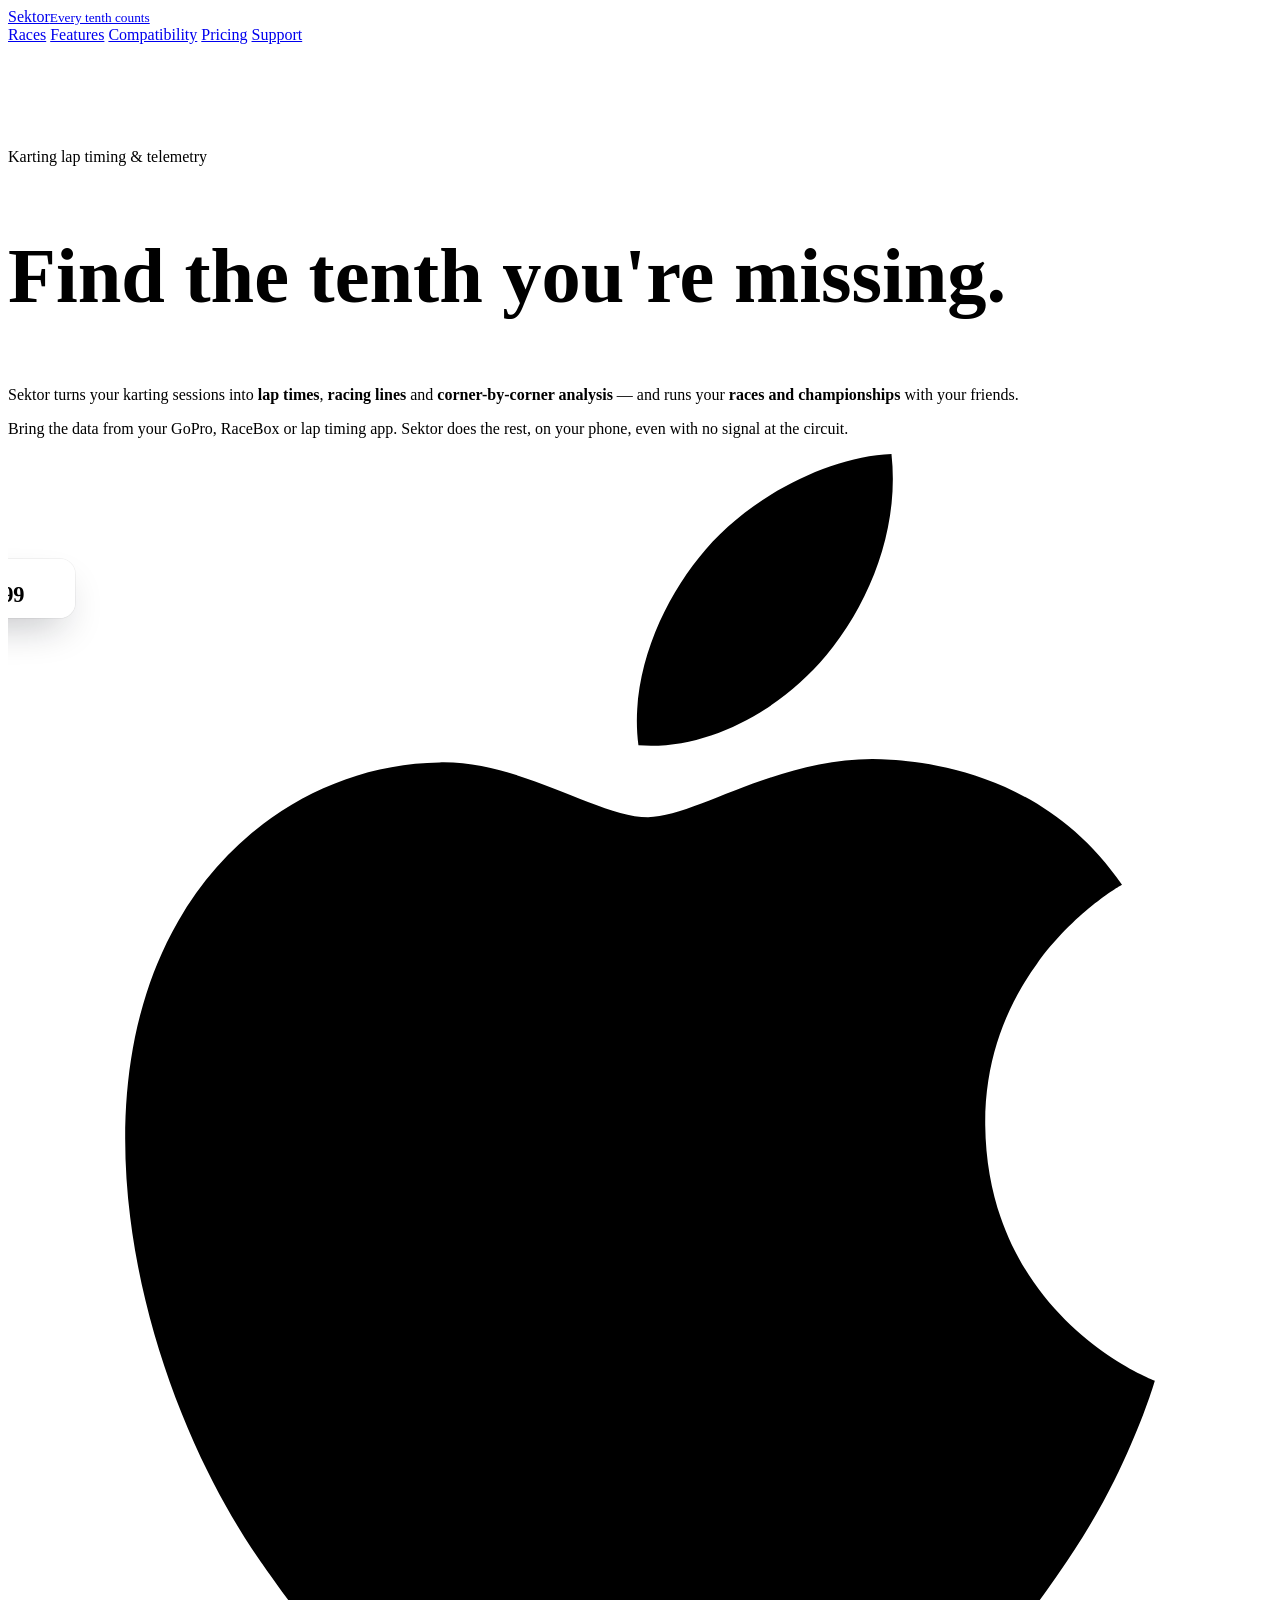
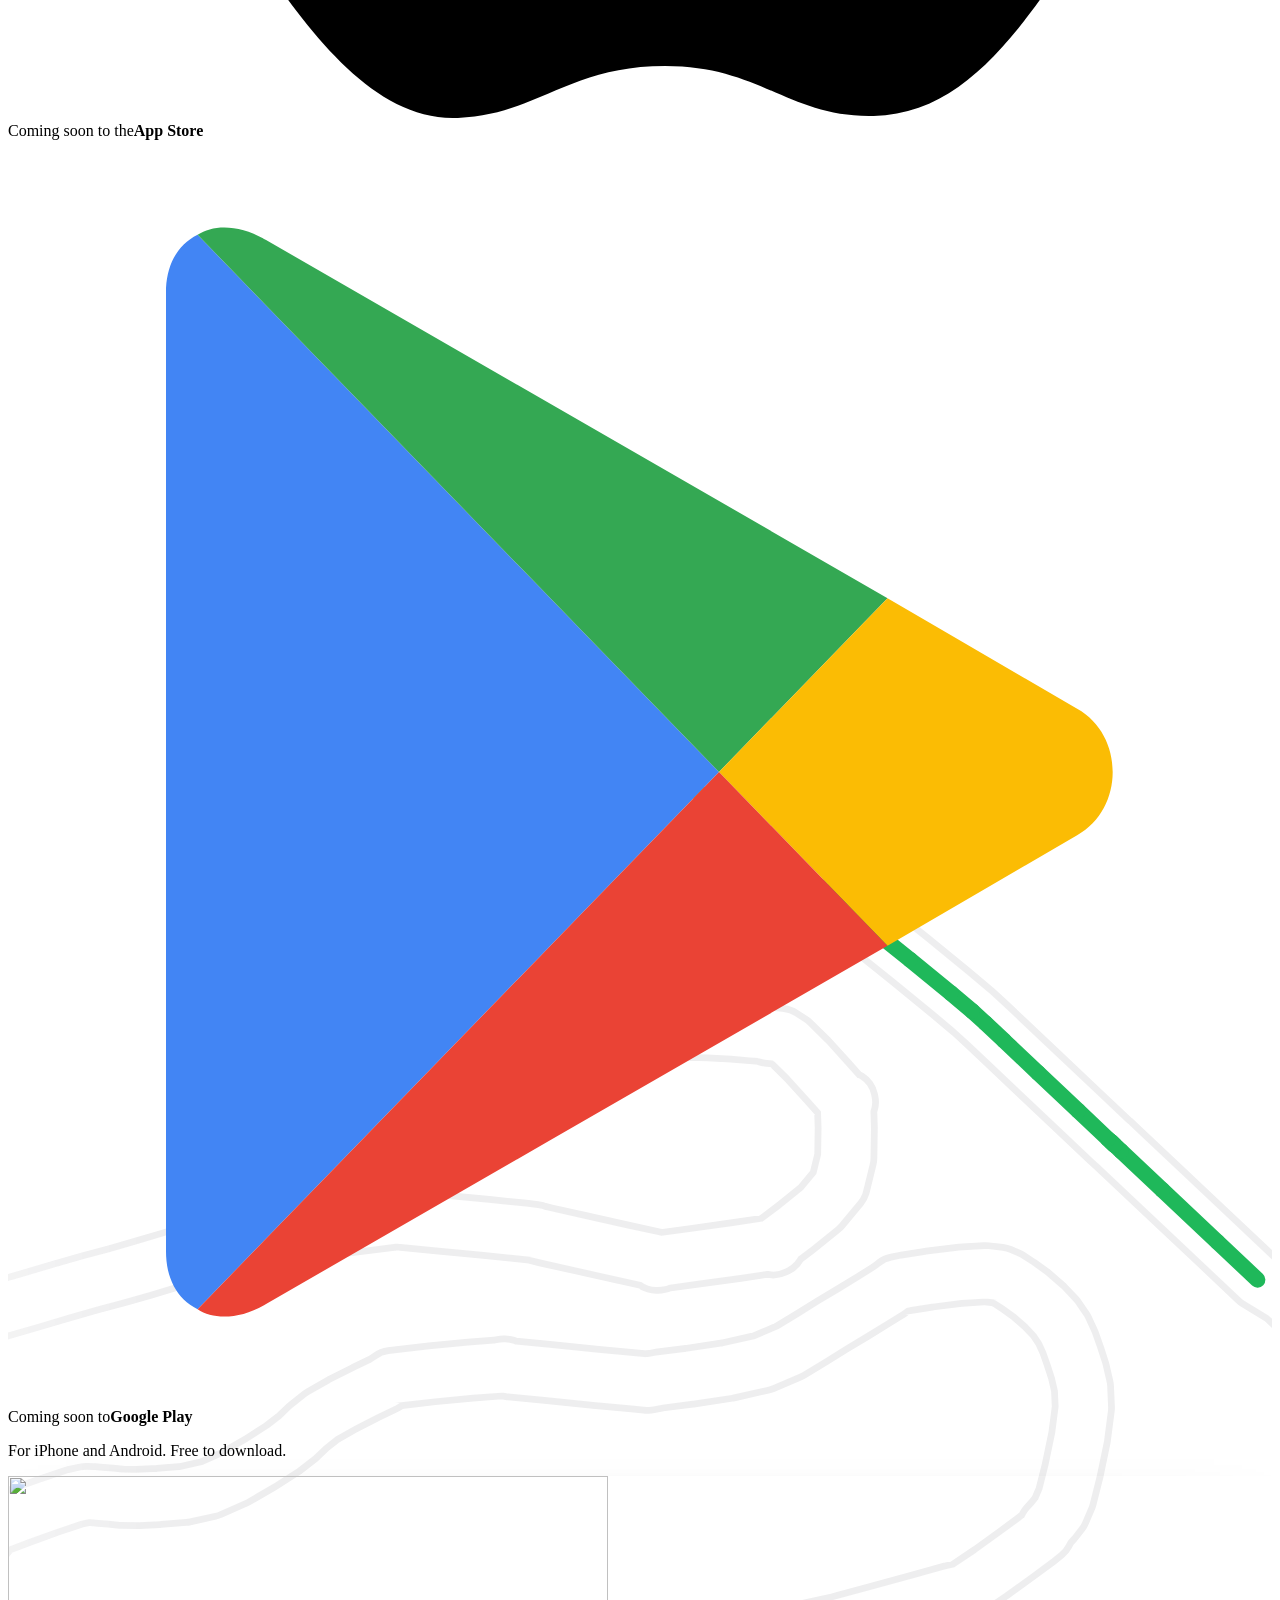
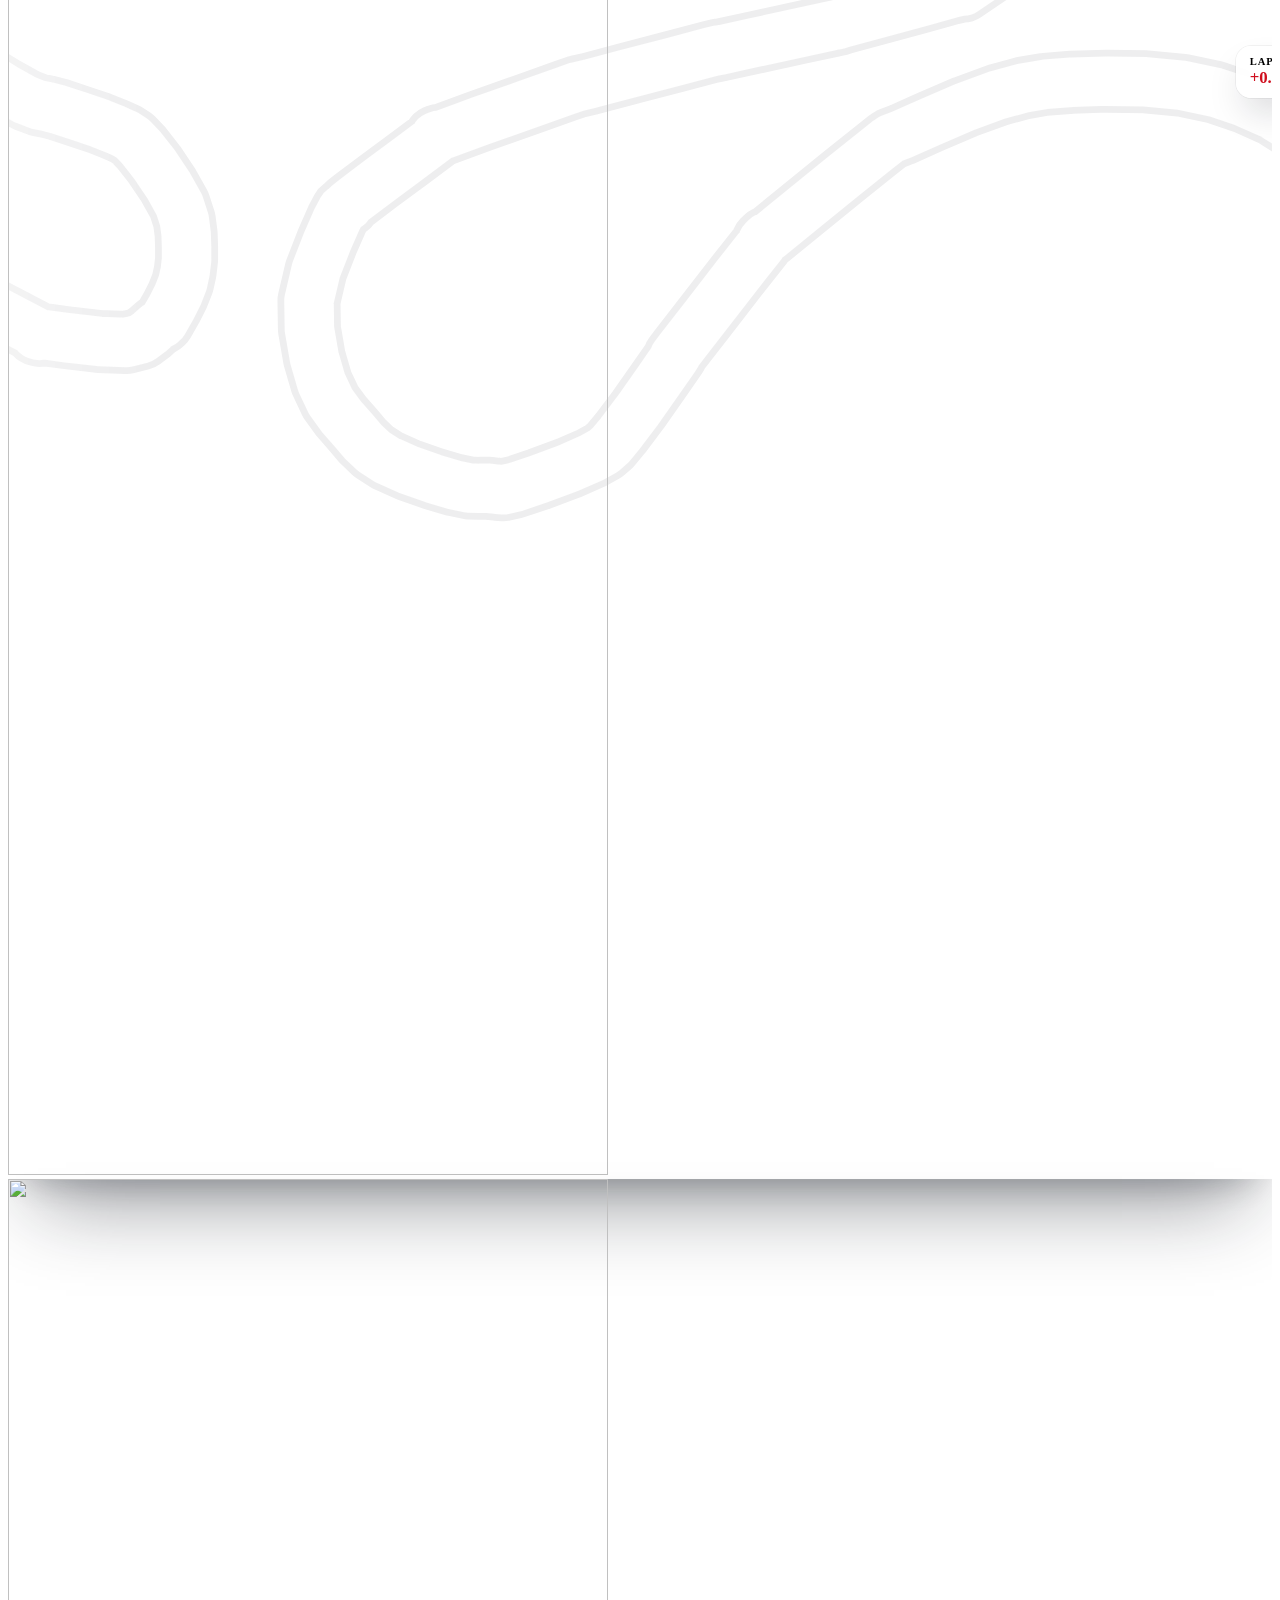
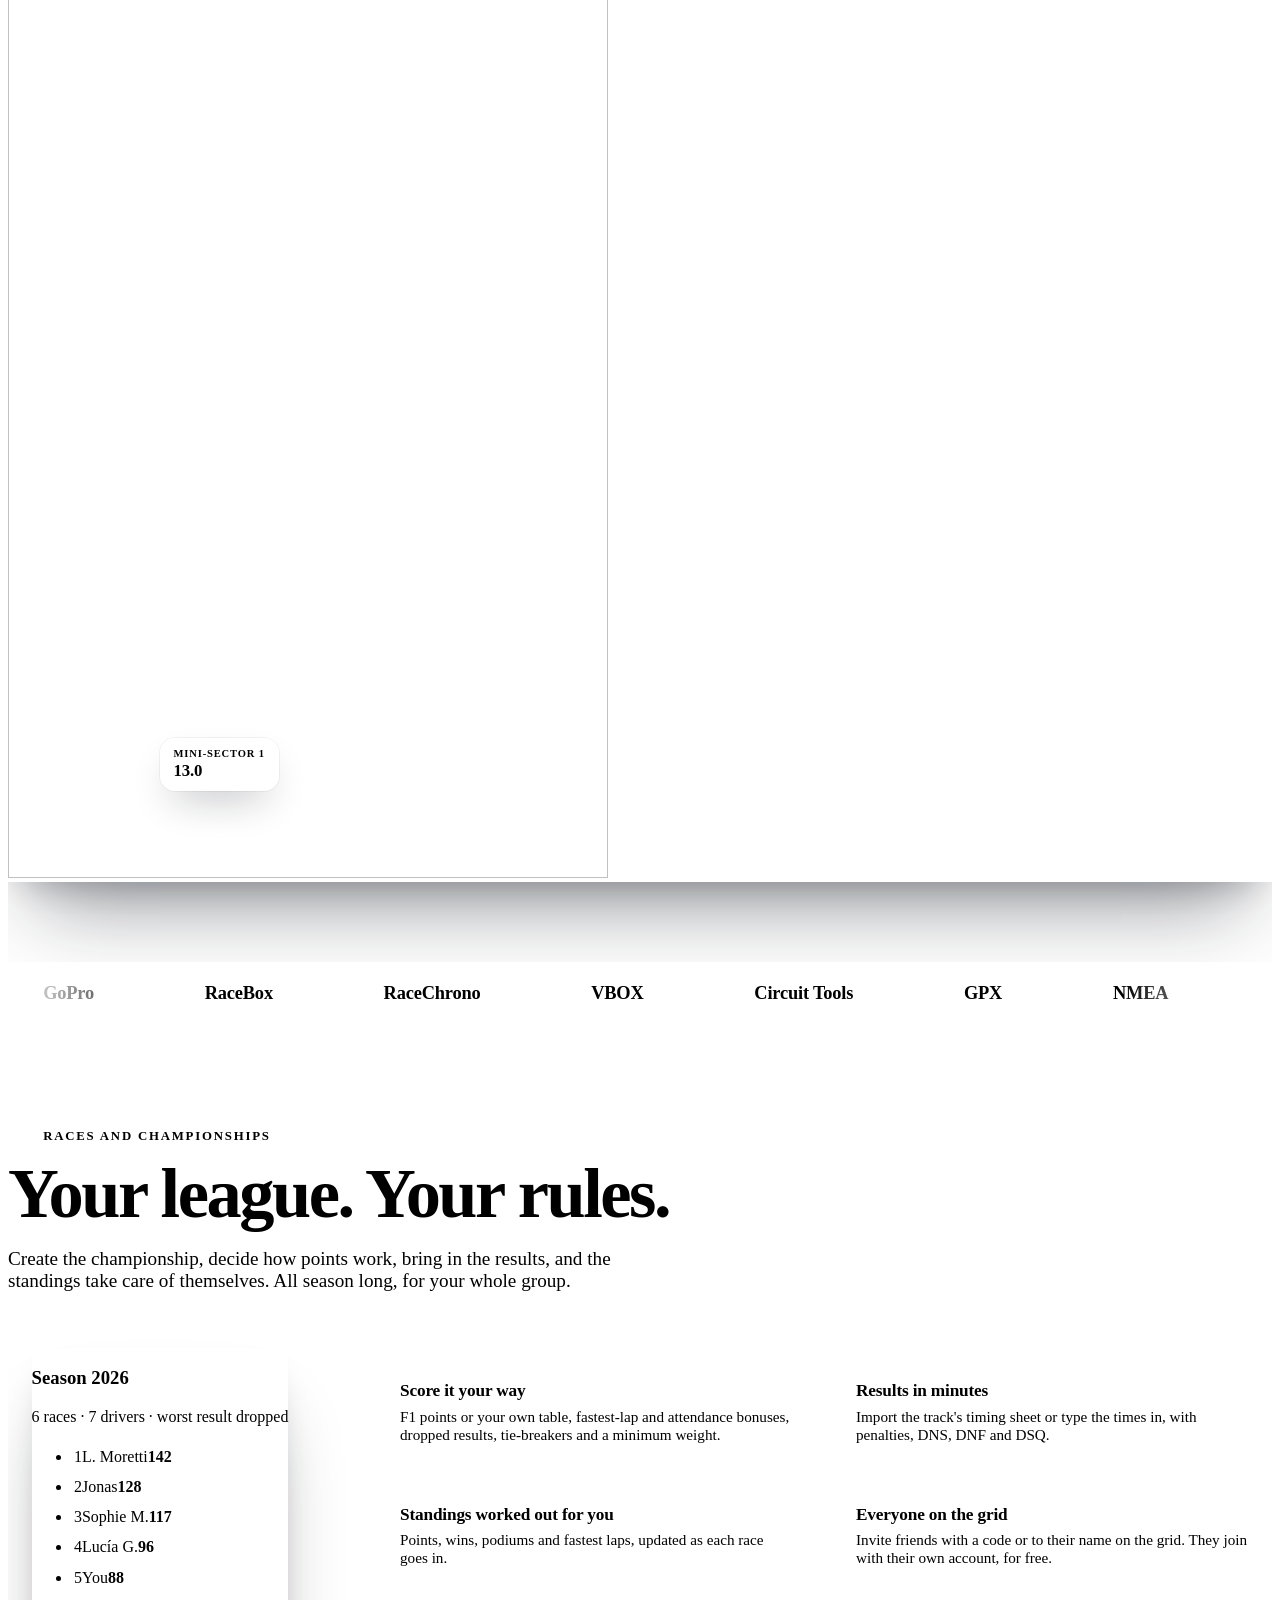
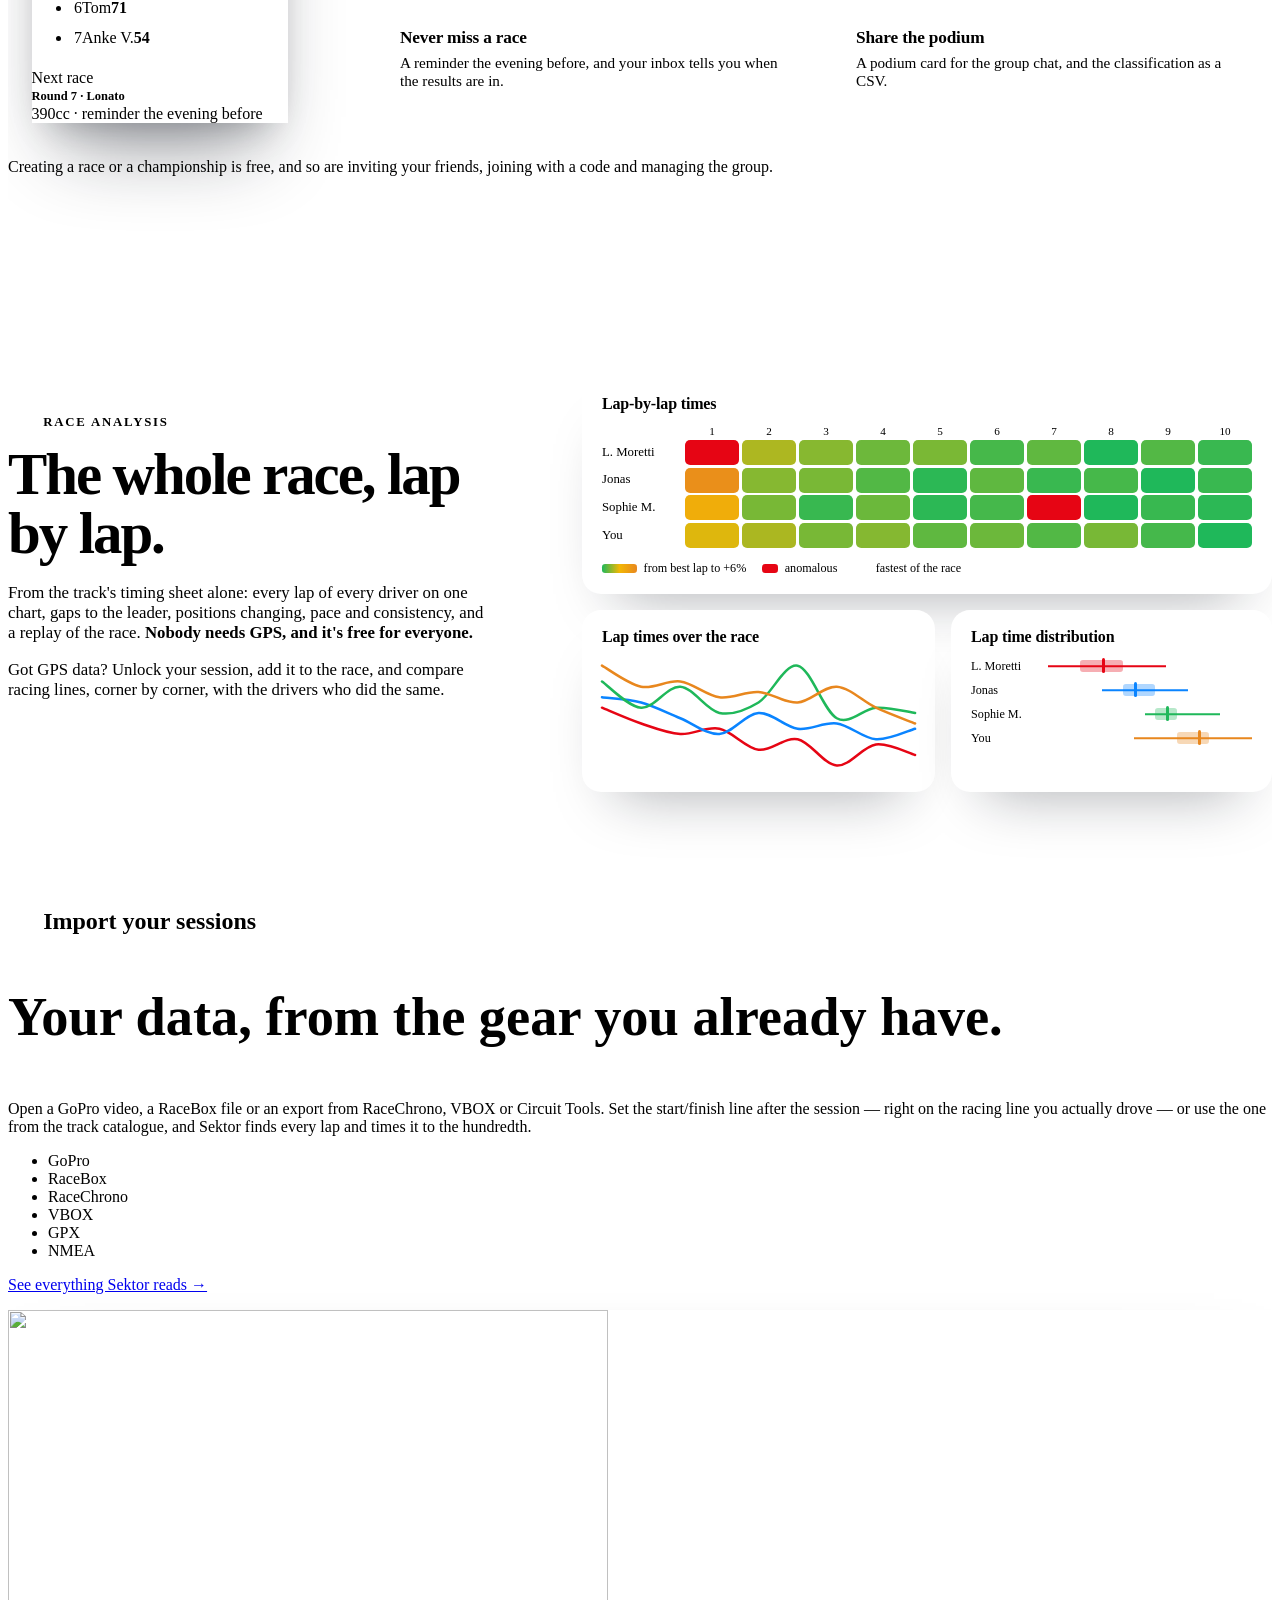
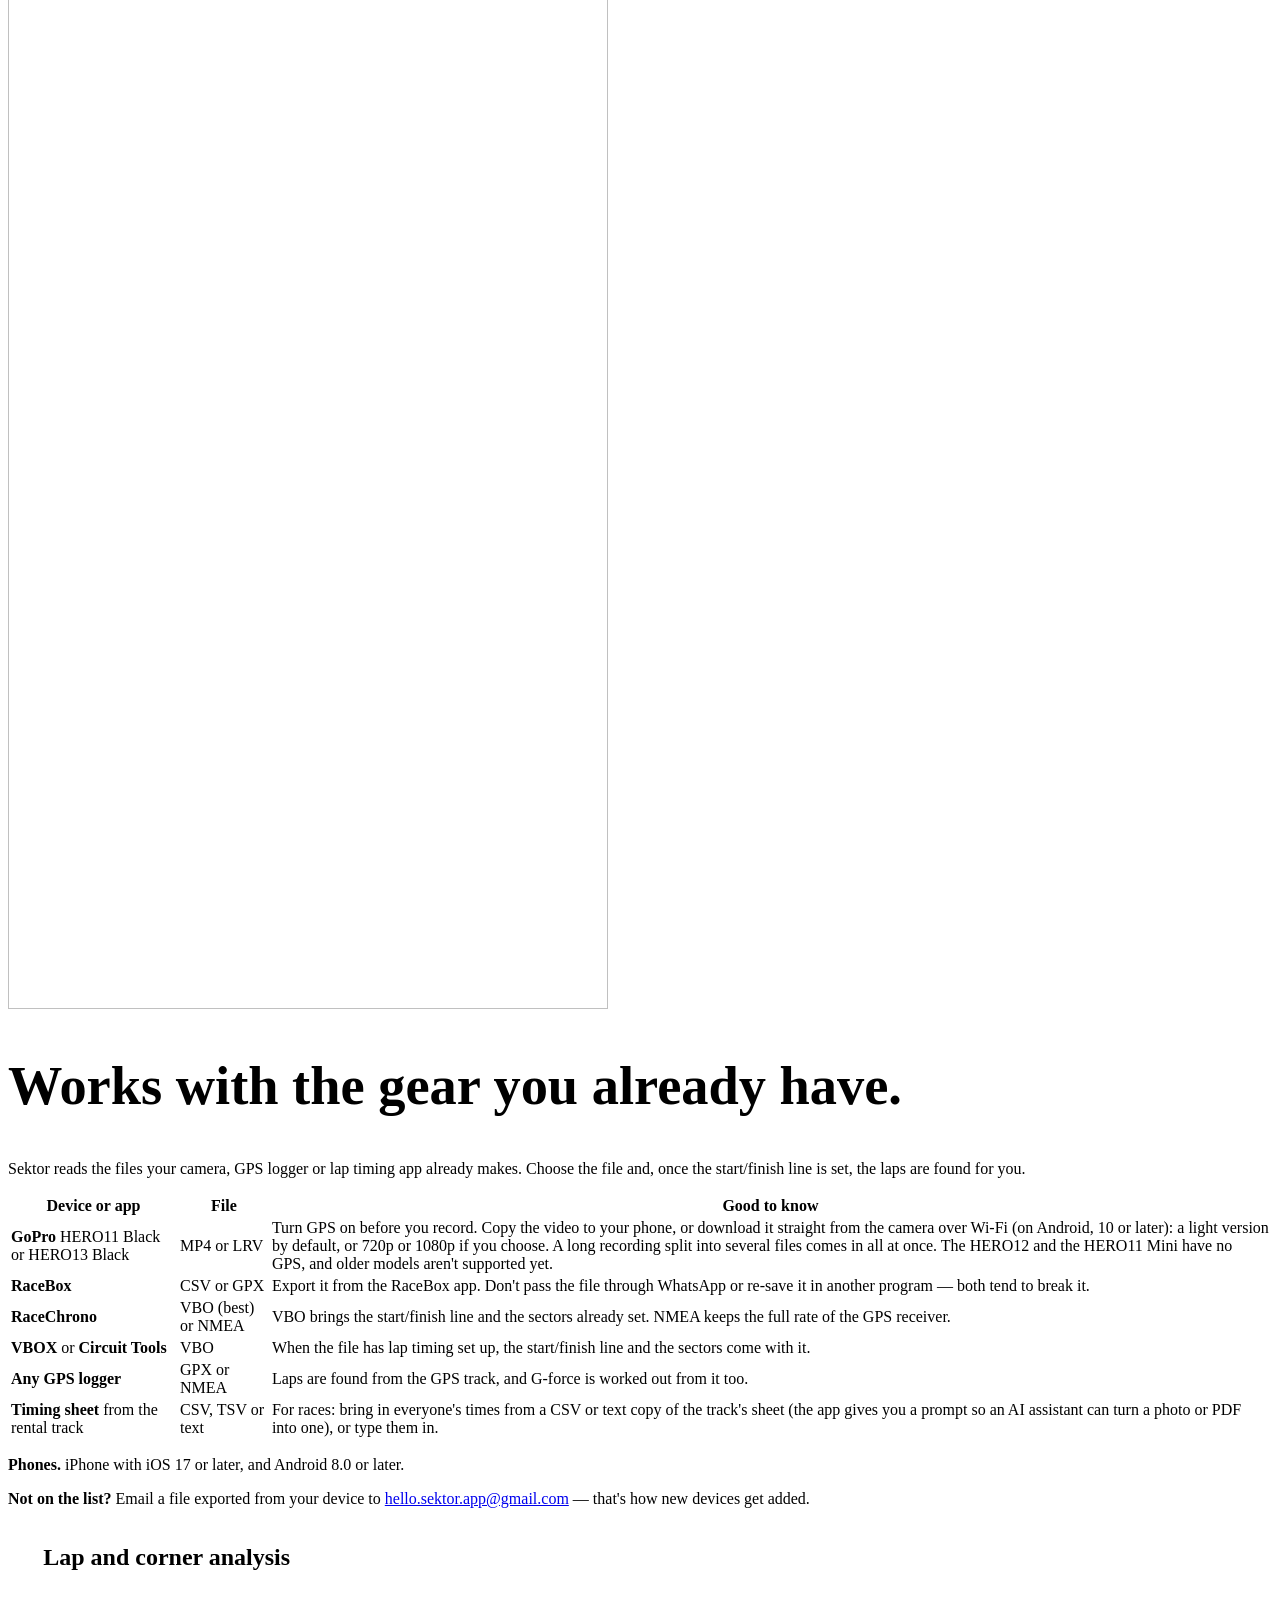
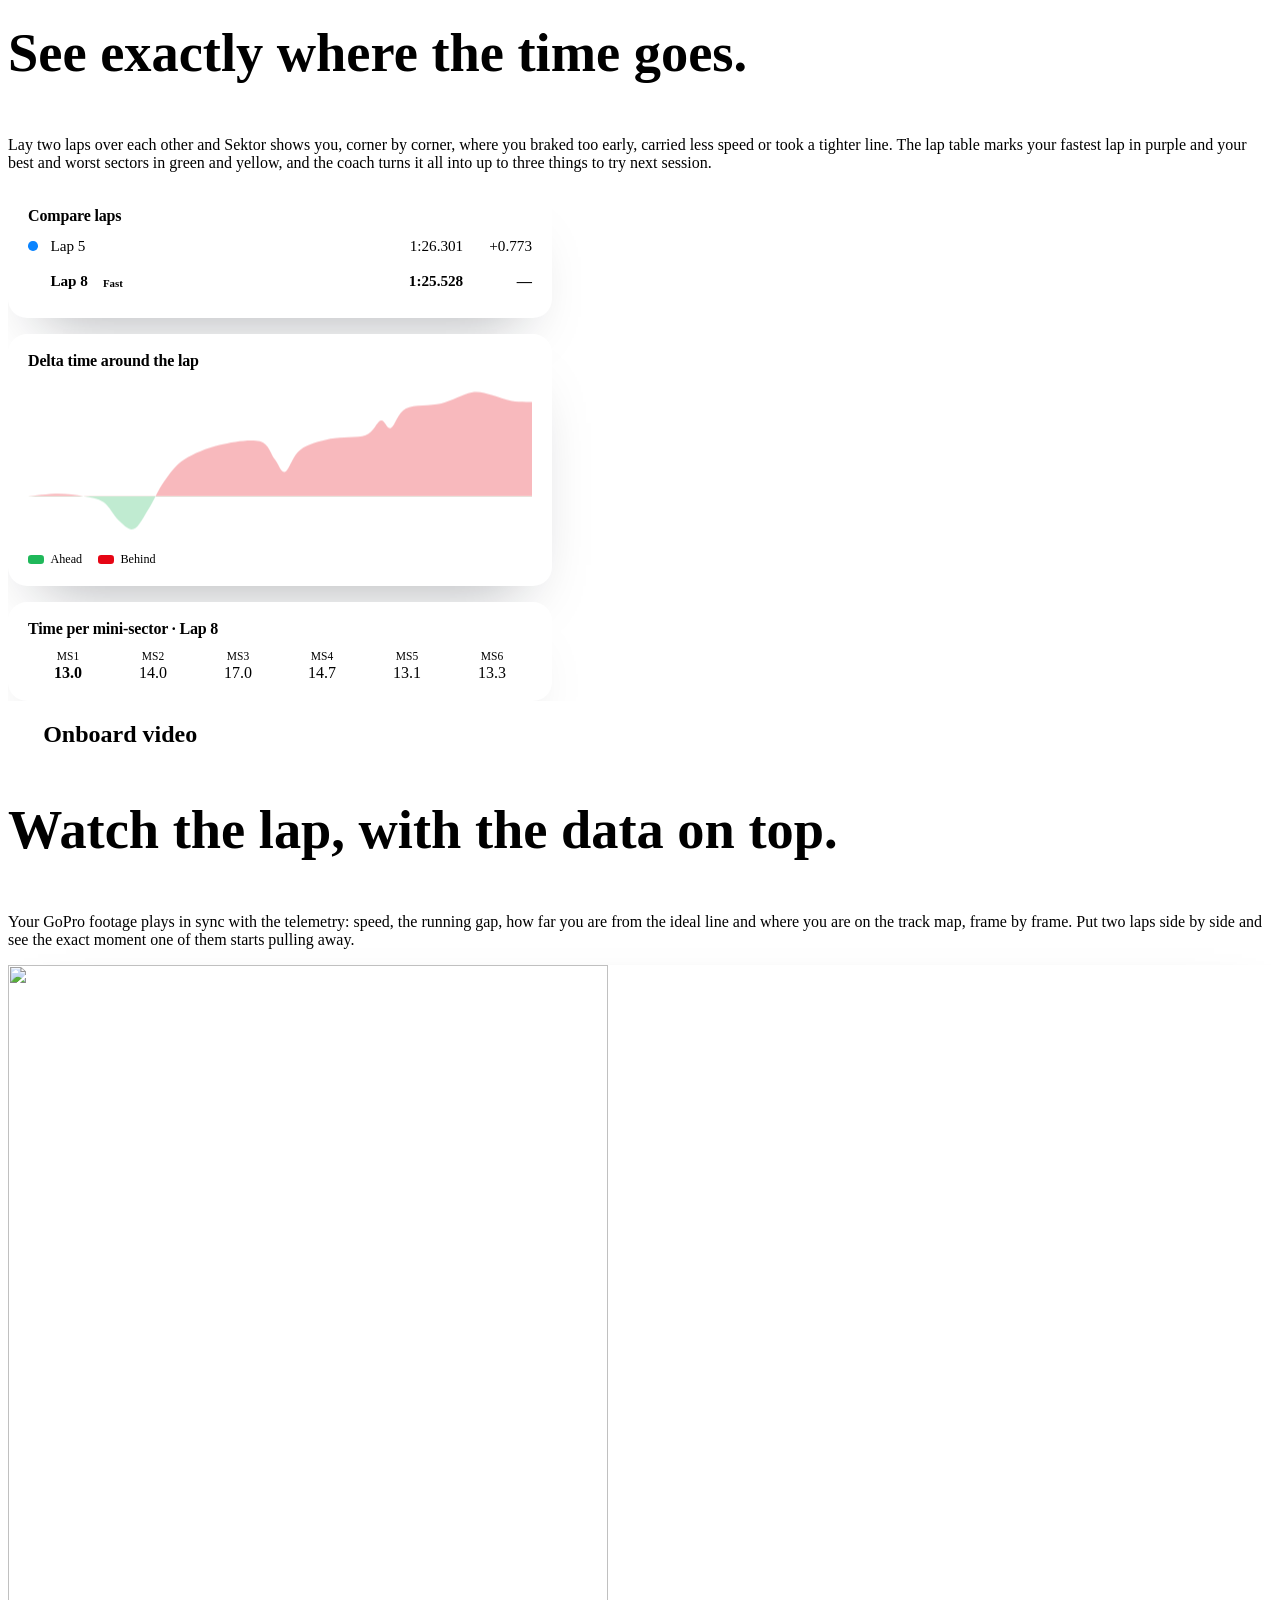
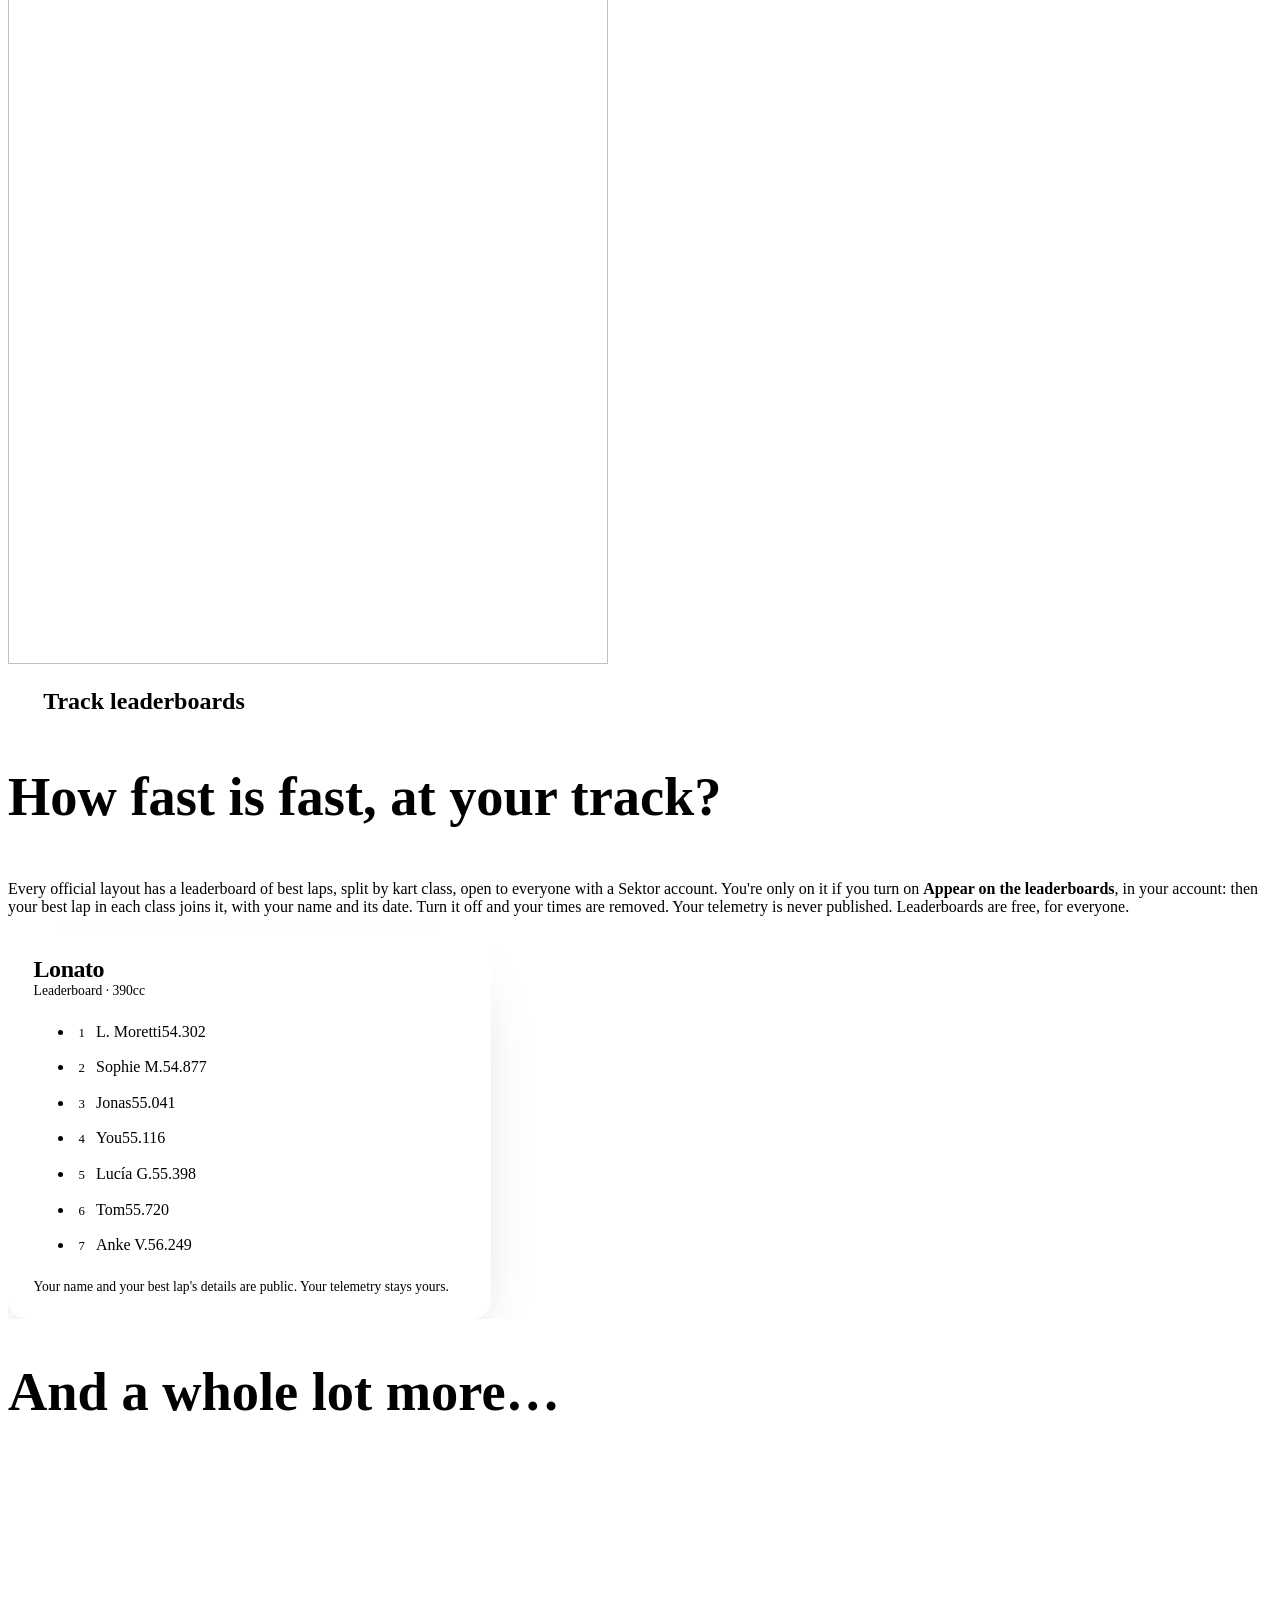
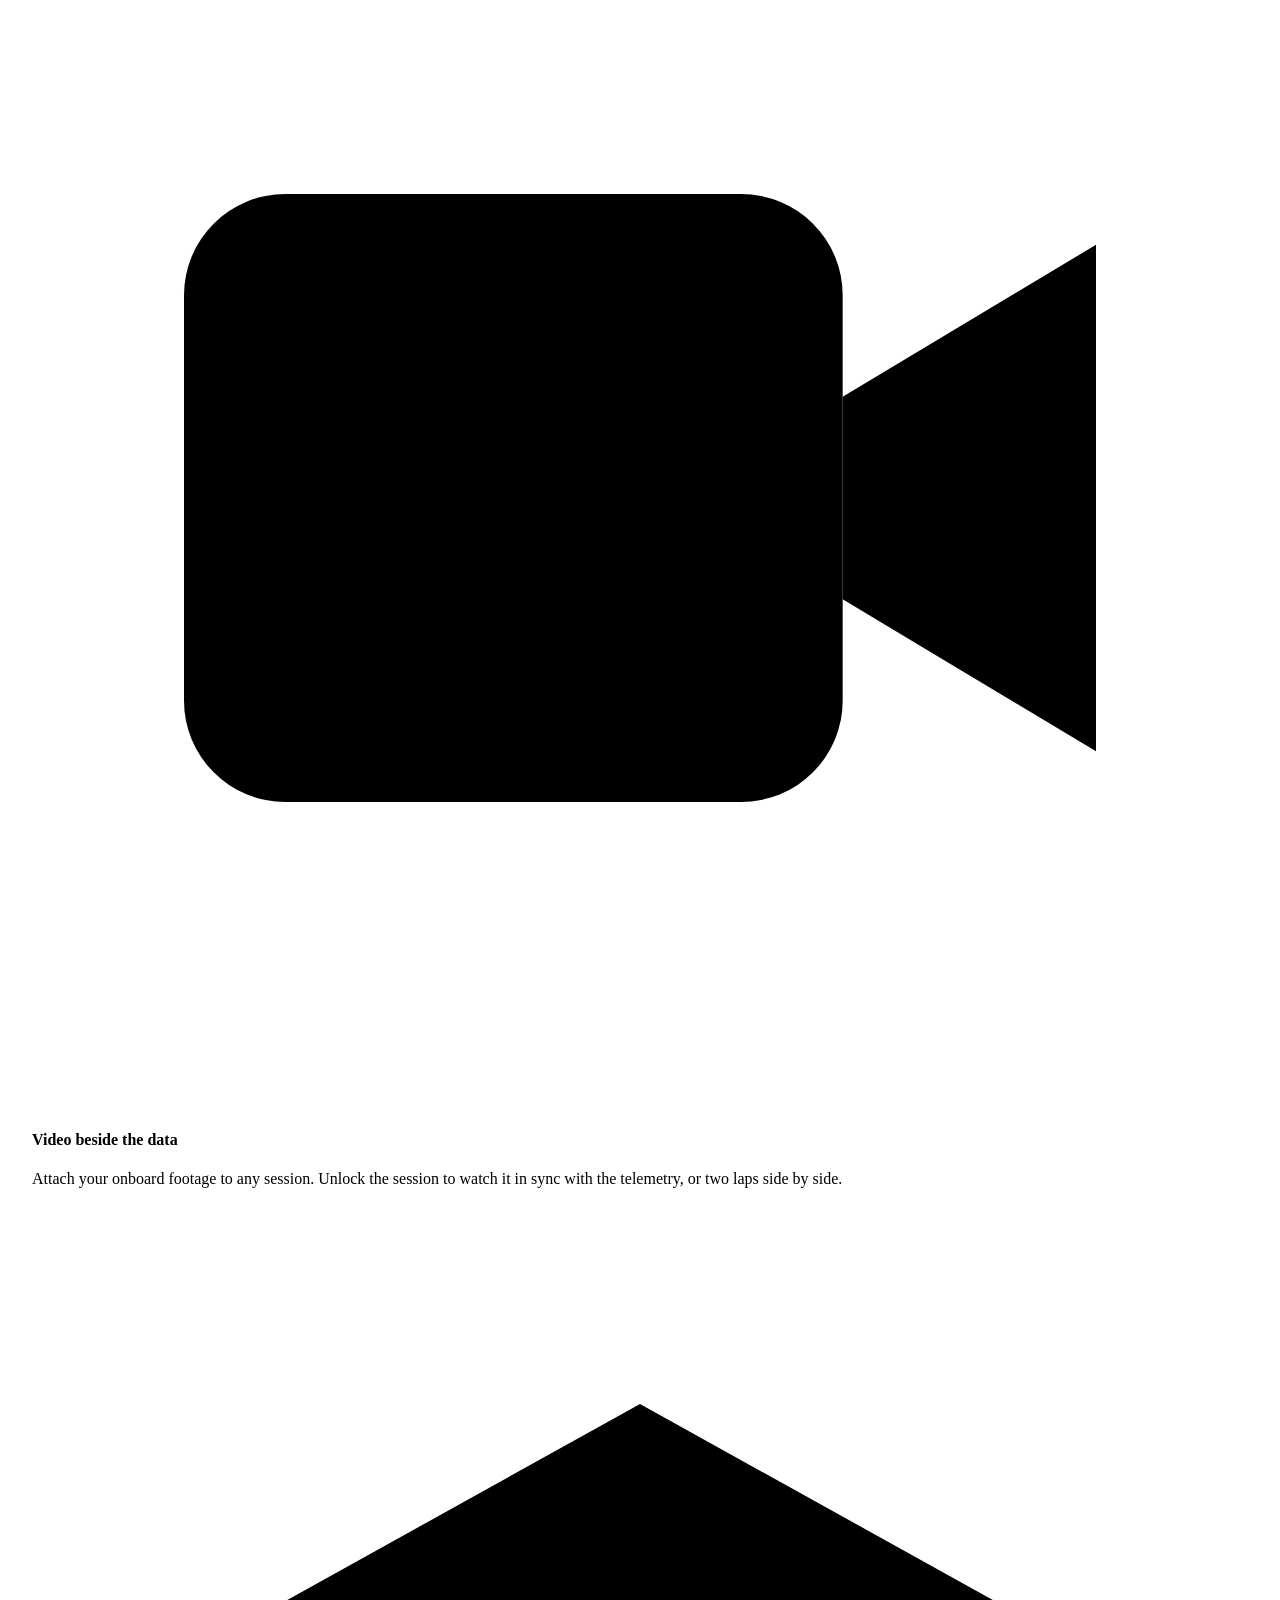
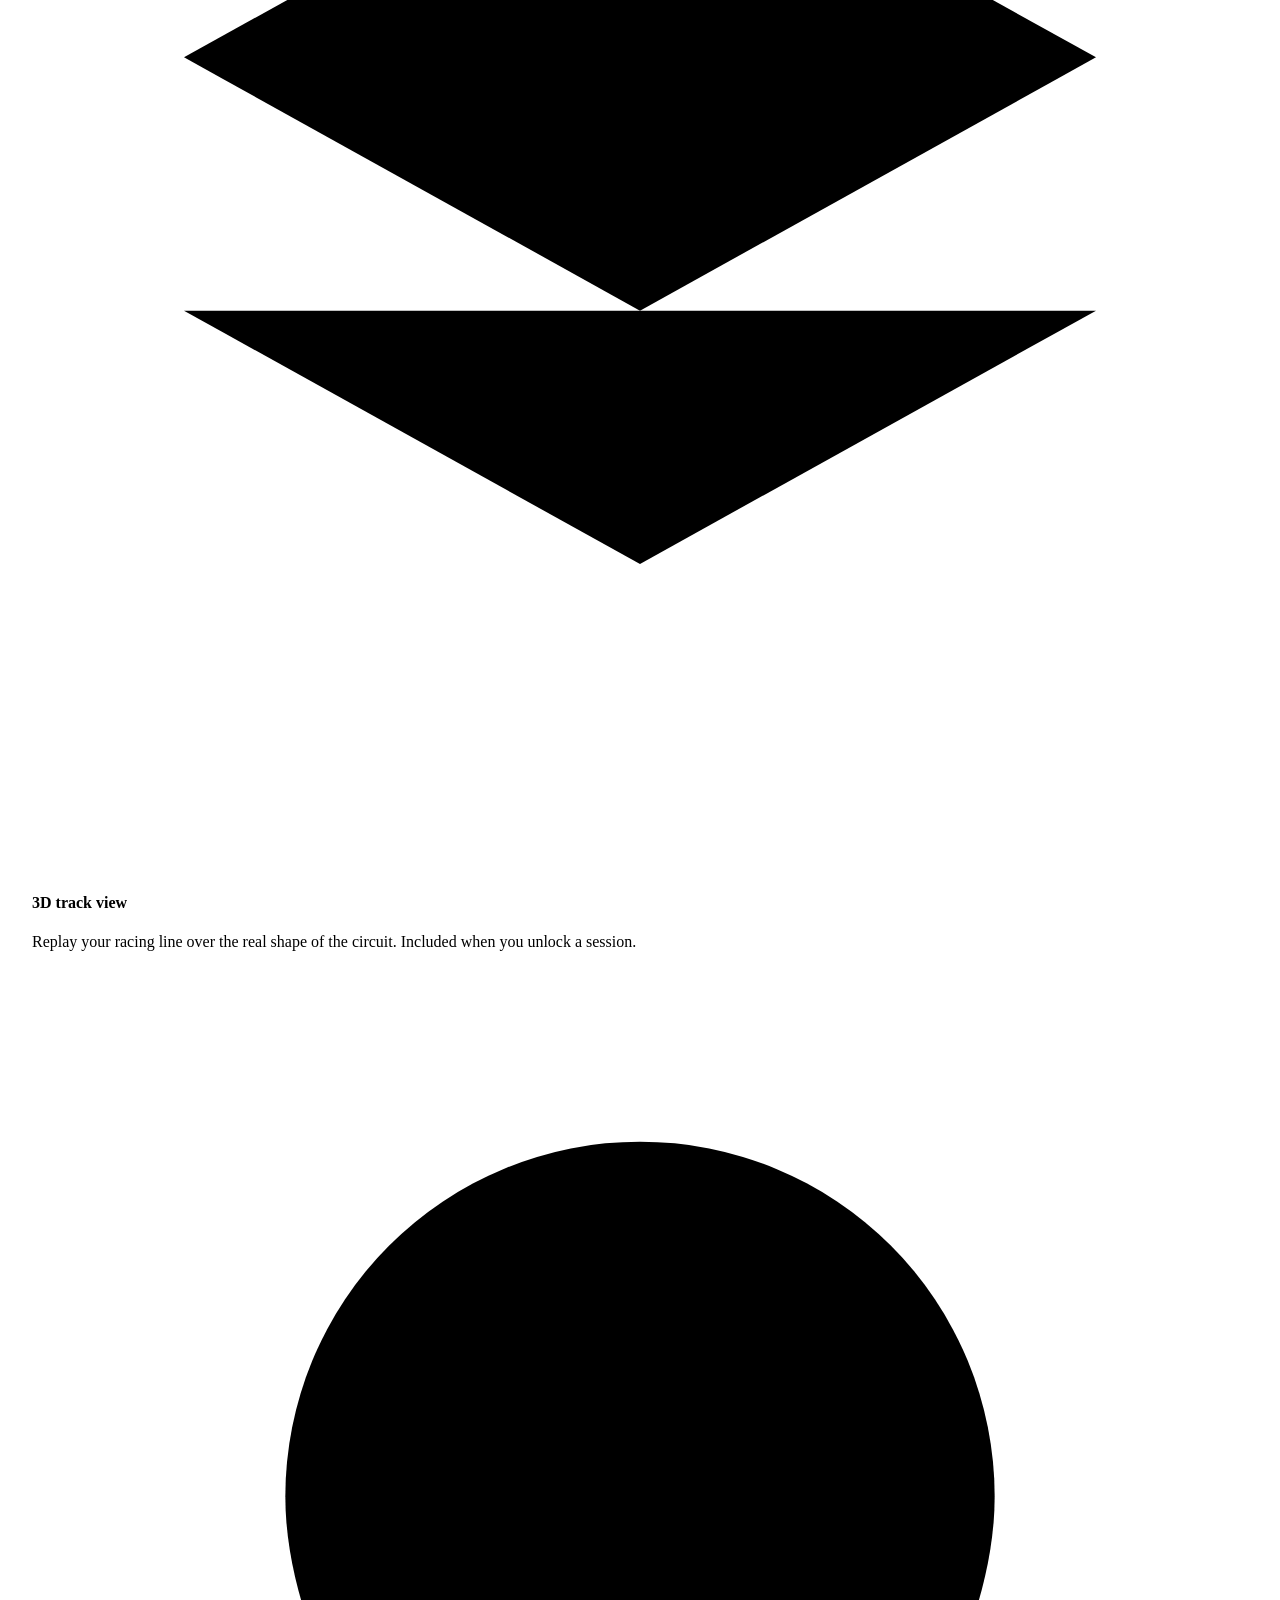
==== commit 5fbcfd3b: "O nome deixa de por na tabela de tempos, que passa a pedir Appear on the leaderboards Copia do legal" ====
--- a/index.html
+++ b/index.html
@@ -240,7 +240,7 @@
     <div class="copy">
       <h2>Track leaderboards</h2>
       <h3>How fast is fast, at your track?</h3>
-      <p>Every official layout has a leaderboard of best laps, split by kart class, open to everyone with a Sektor account. Choose a pilot name and your best lap in each class joins it, with its date; remove the name and it's gone. Your telemetry is never published. Leaderboards are free, for everyone.</p>
+      <p>Every official layout has a leaderboard of best laps, split by kart class, open to everyone with a Sektor account. You're only on it if you turn on <strong>Appear on the leaderboards</strong>, in your account: then your best lap in each class joins it, with your name and its date. Turn it off and your times are removed. Your telemetry is never published. Leaderboards are free, for everyone.</p>
     </div>
     <div class="visual" aria-hidden="true">
       <div class="b-card b-leader">
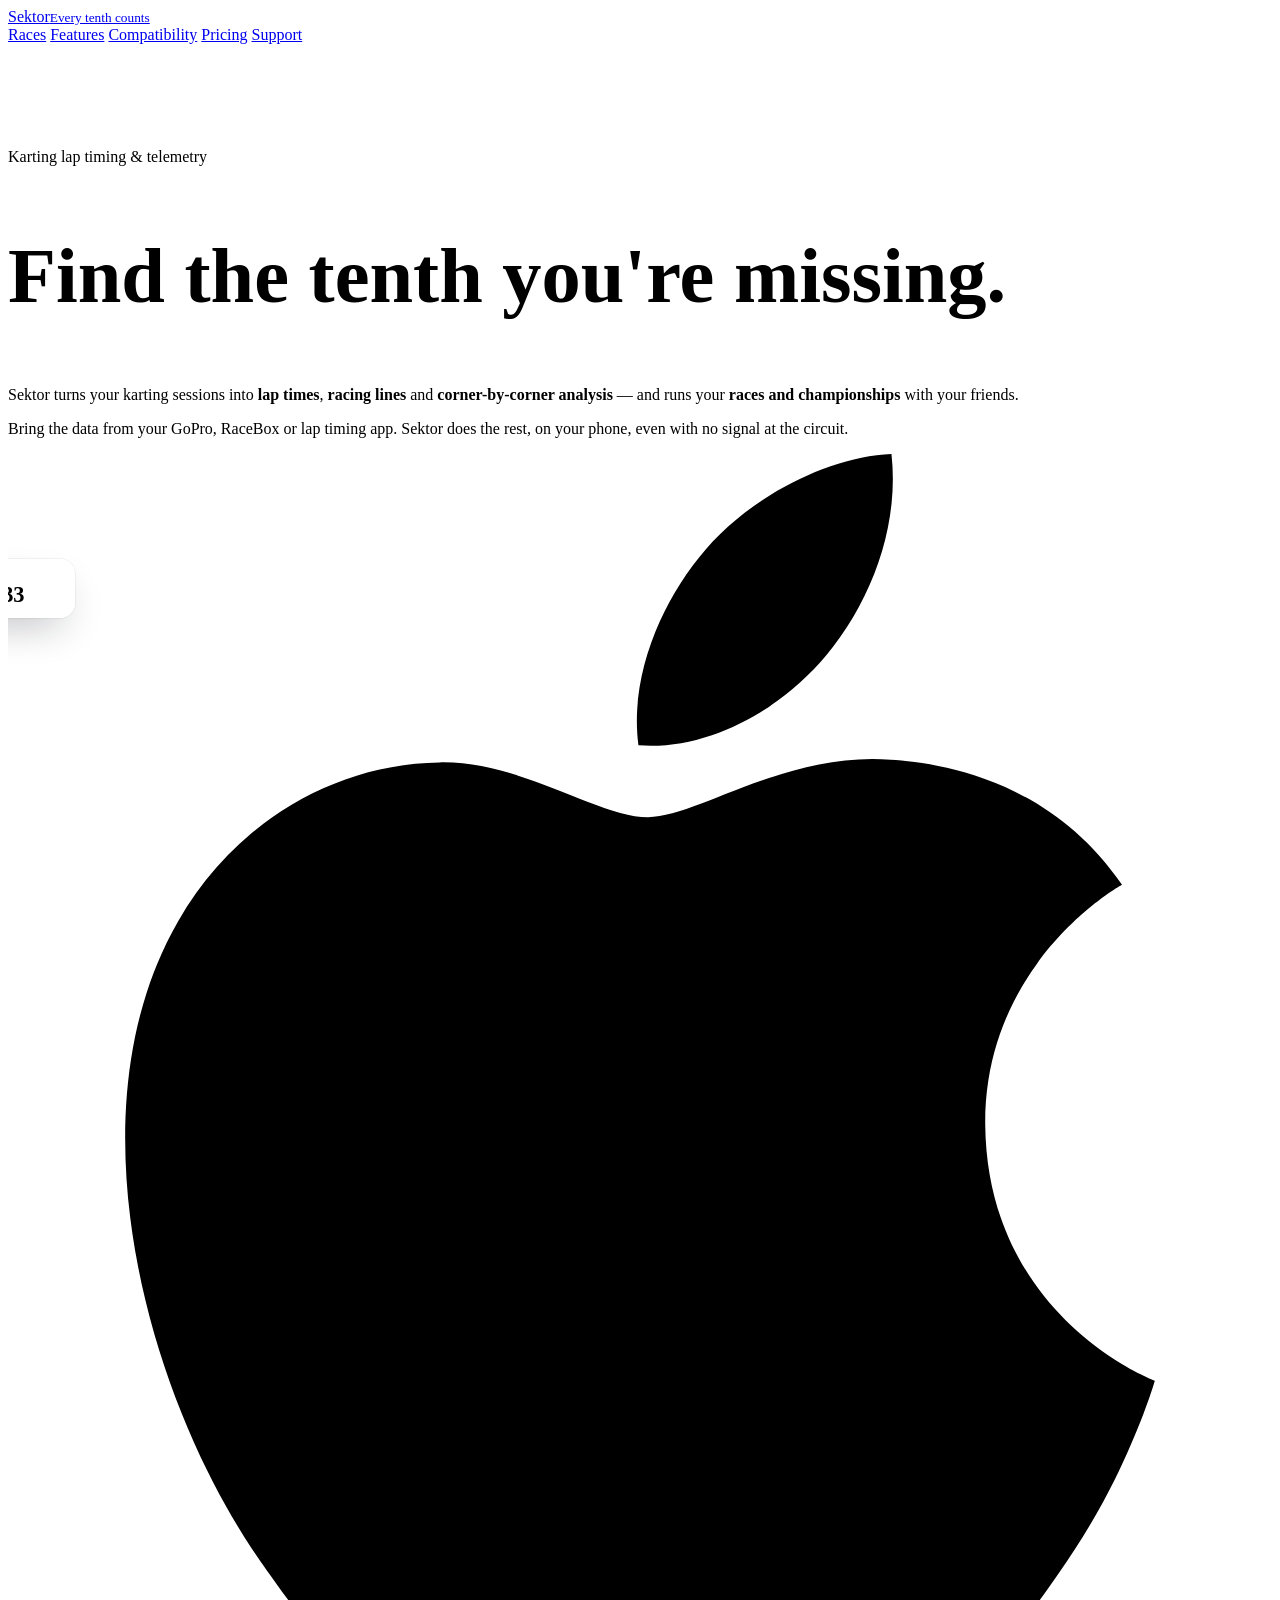
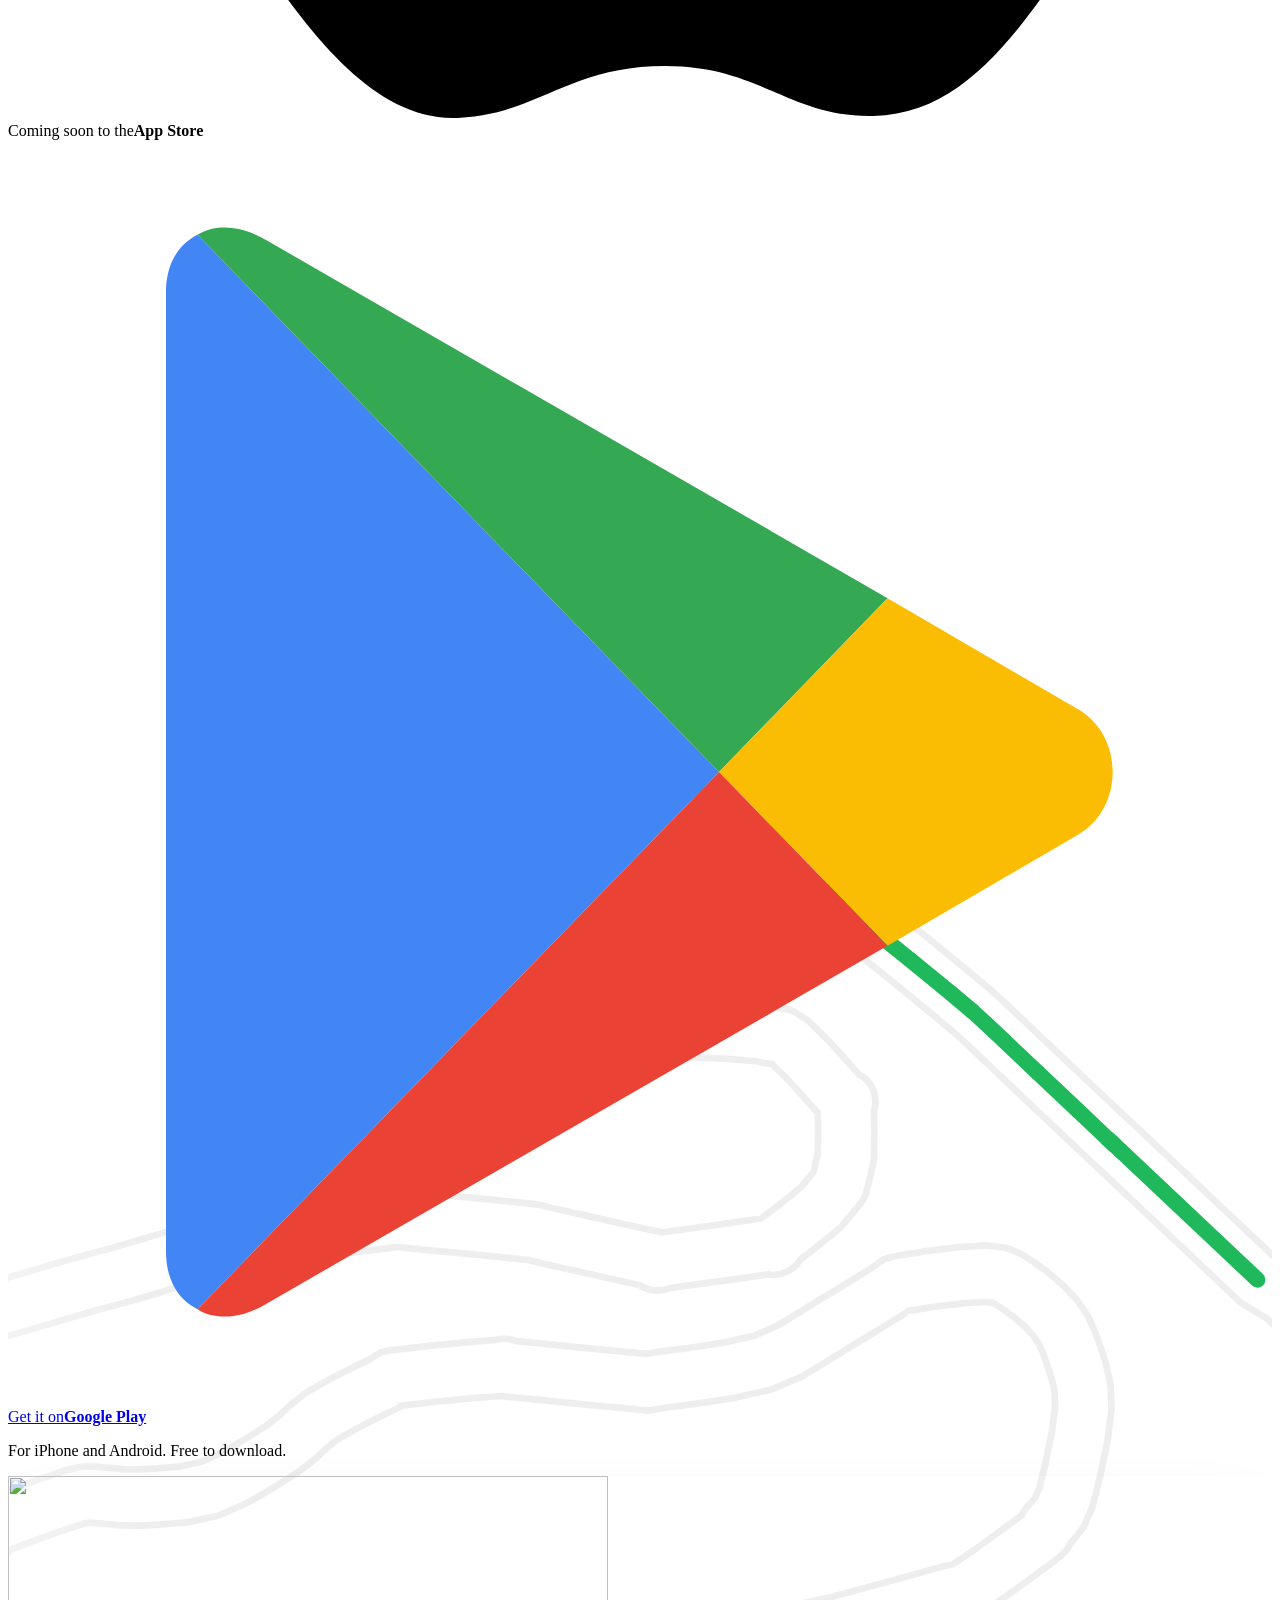
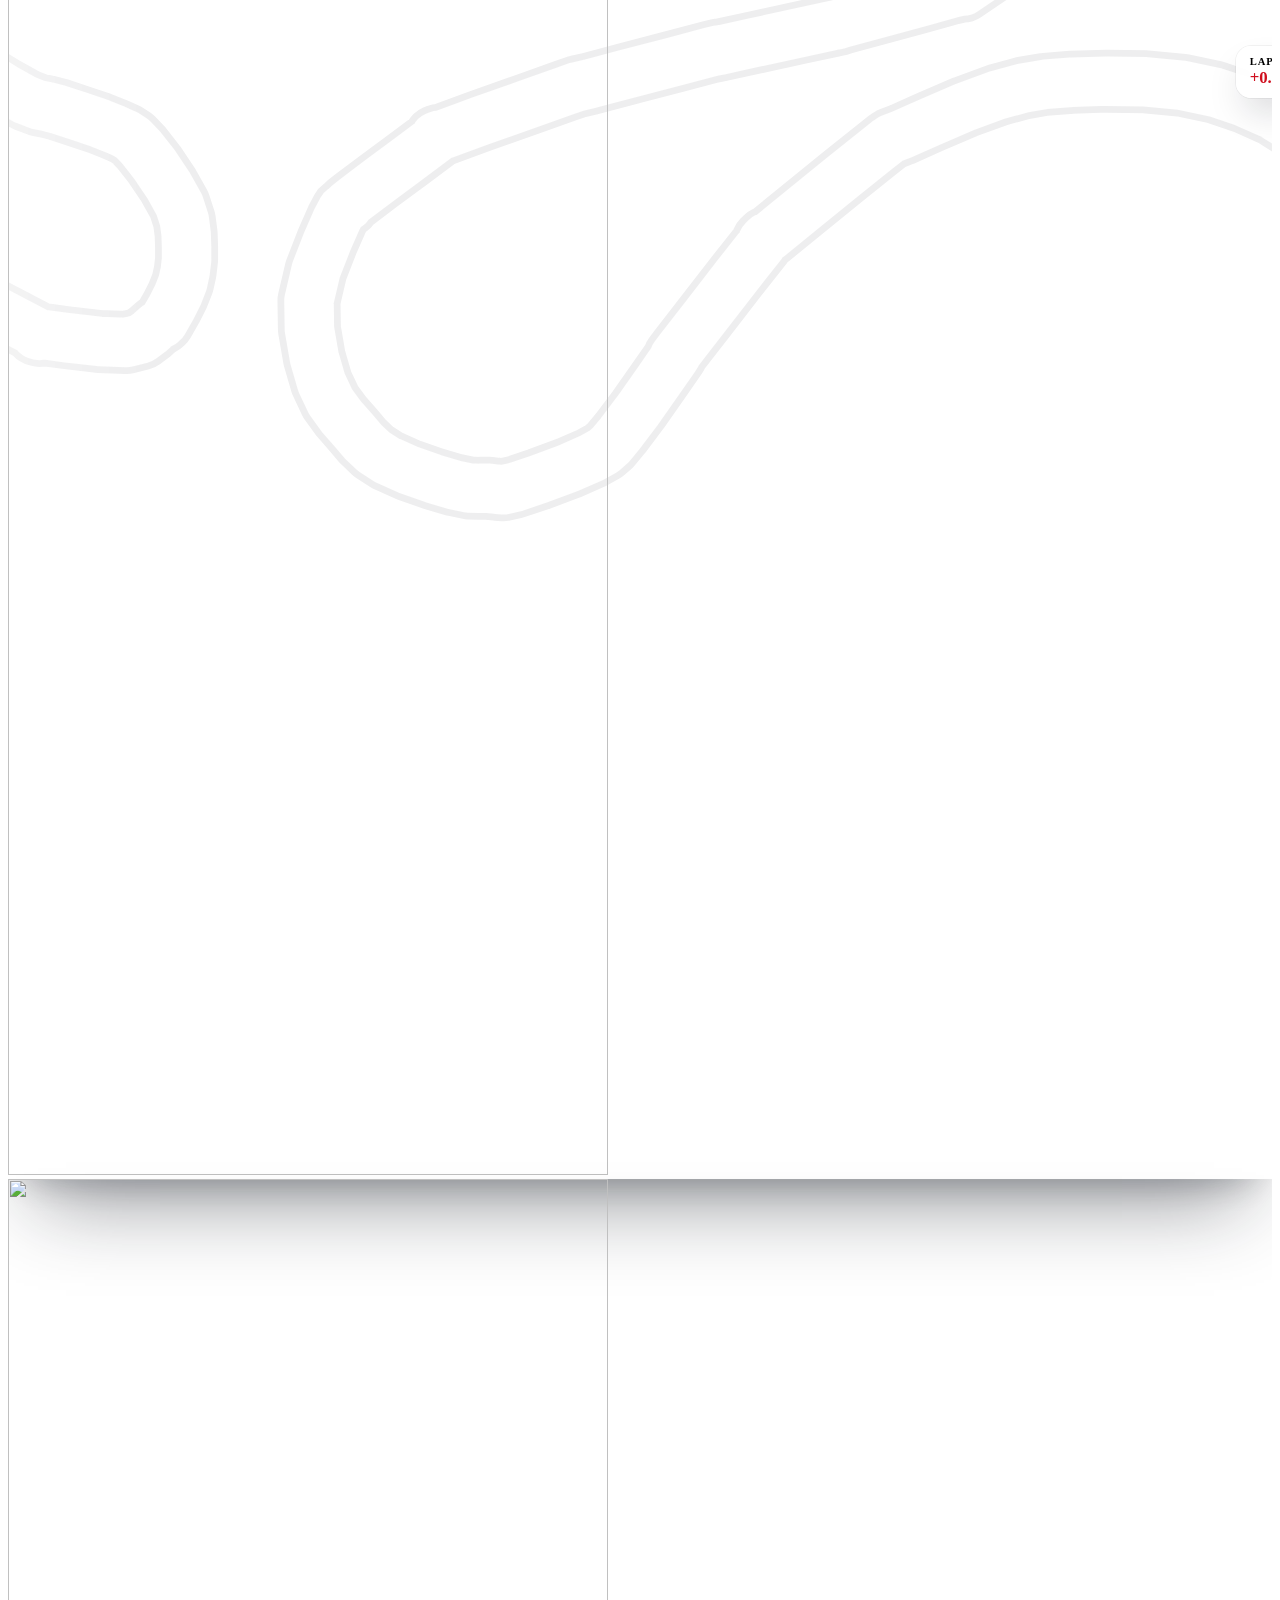
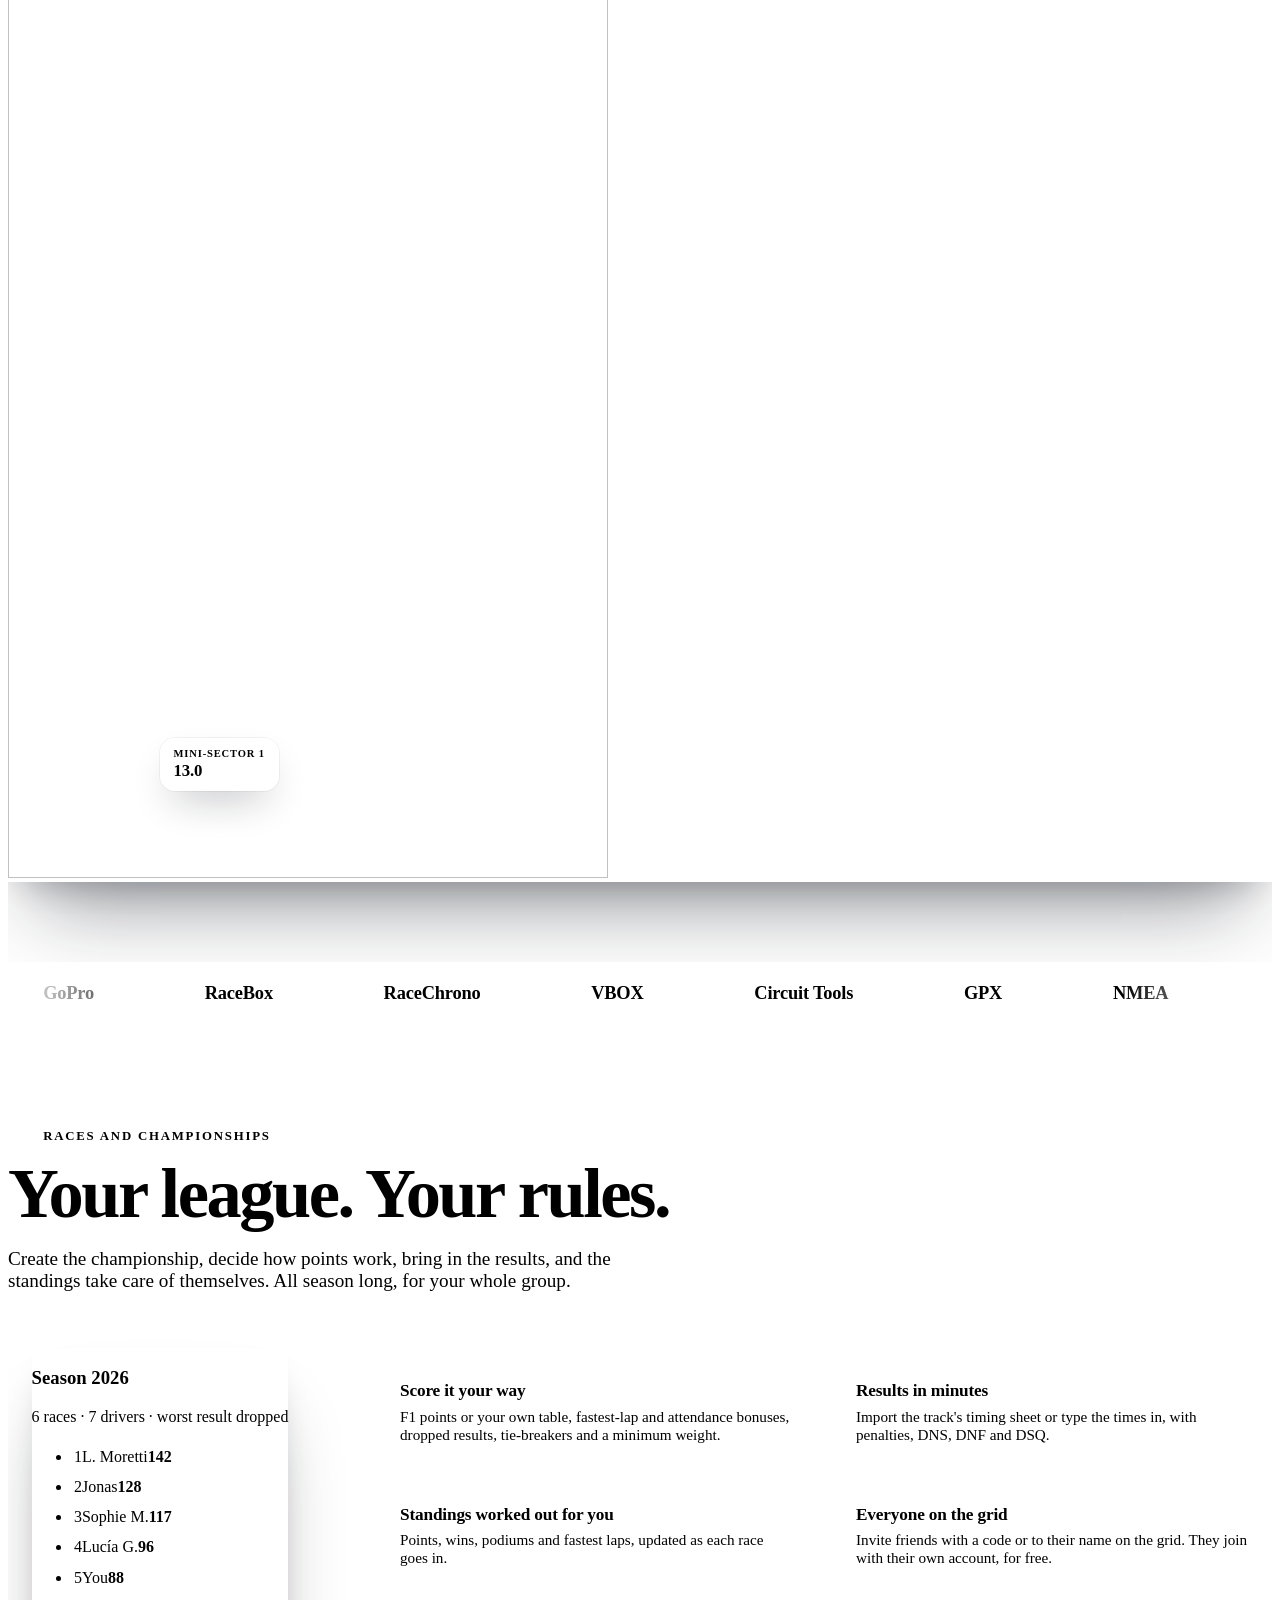
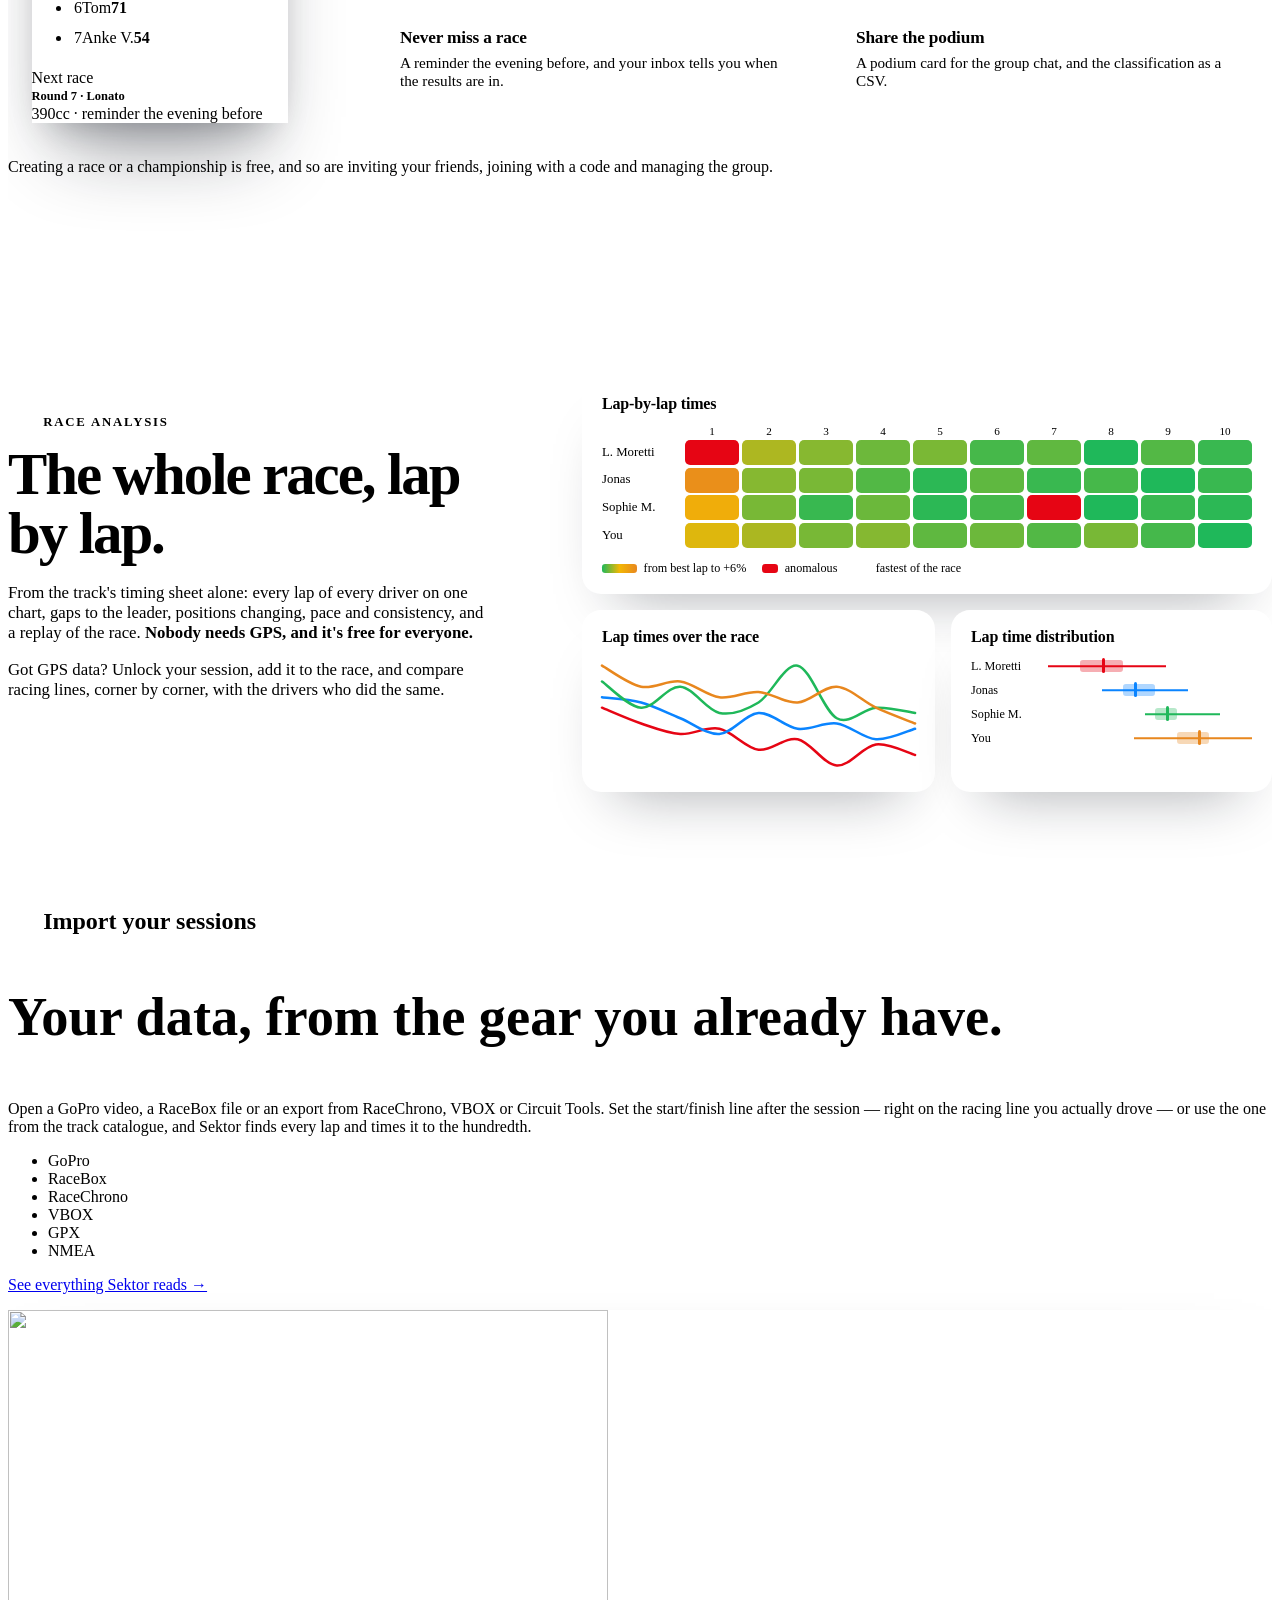
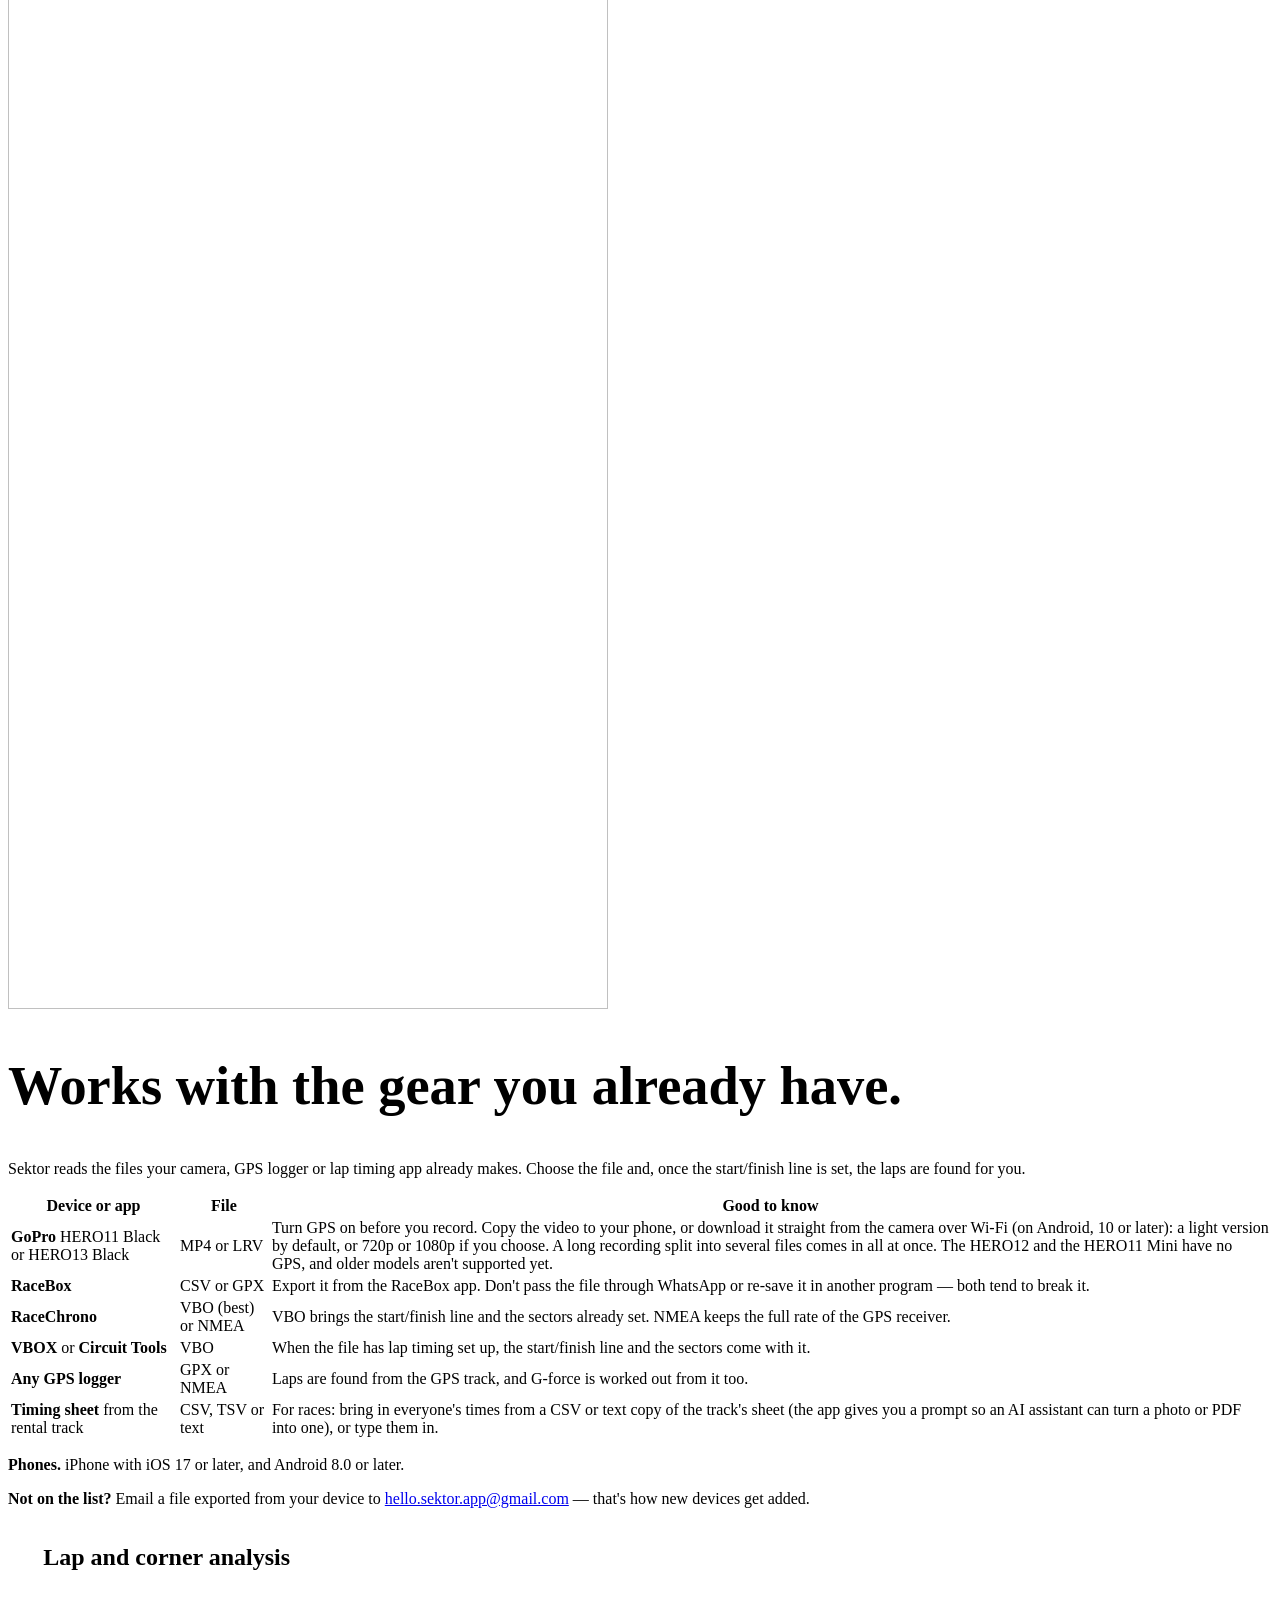
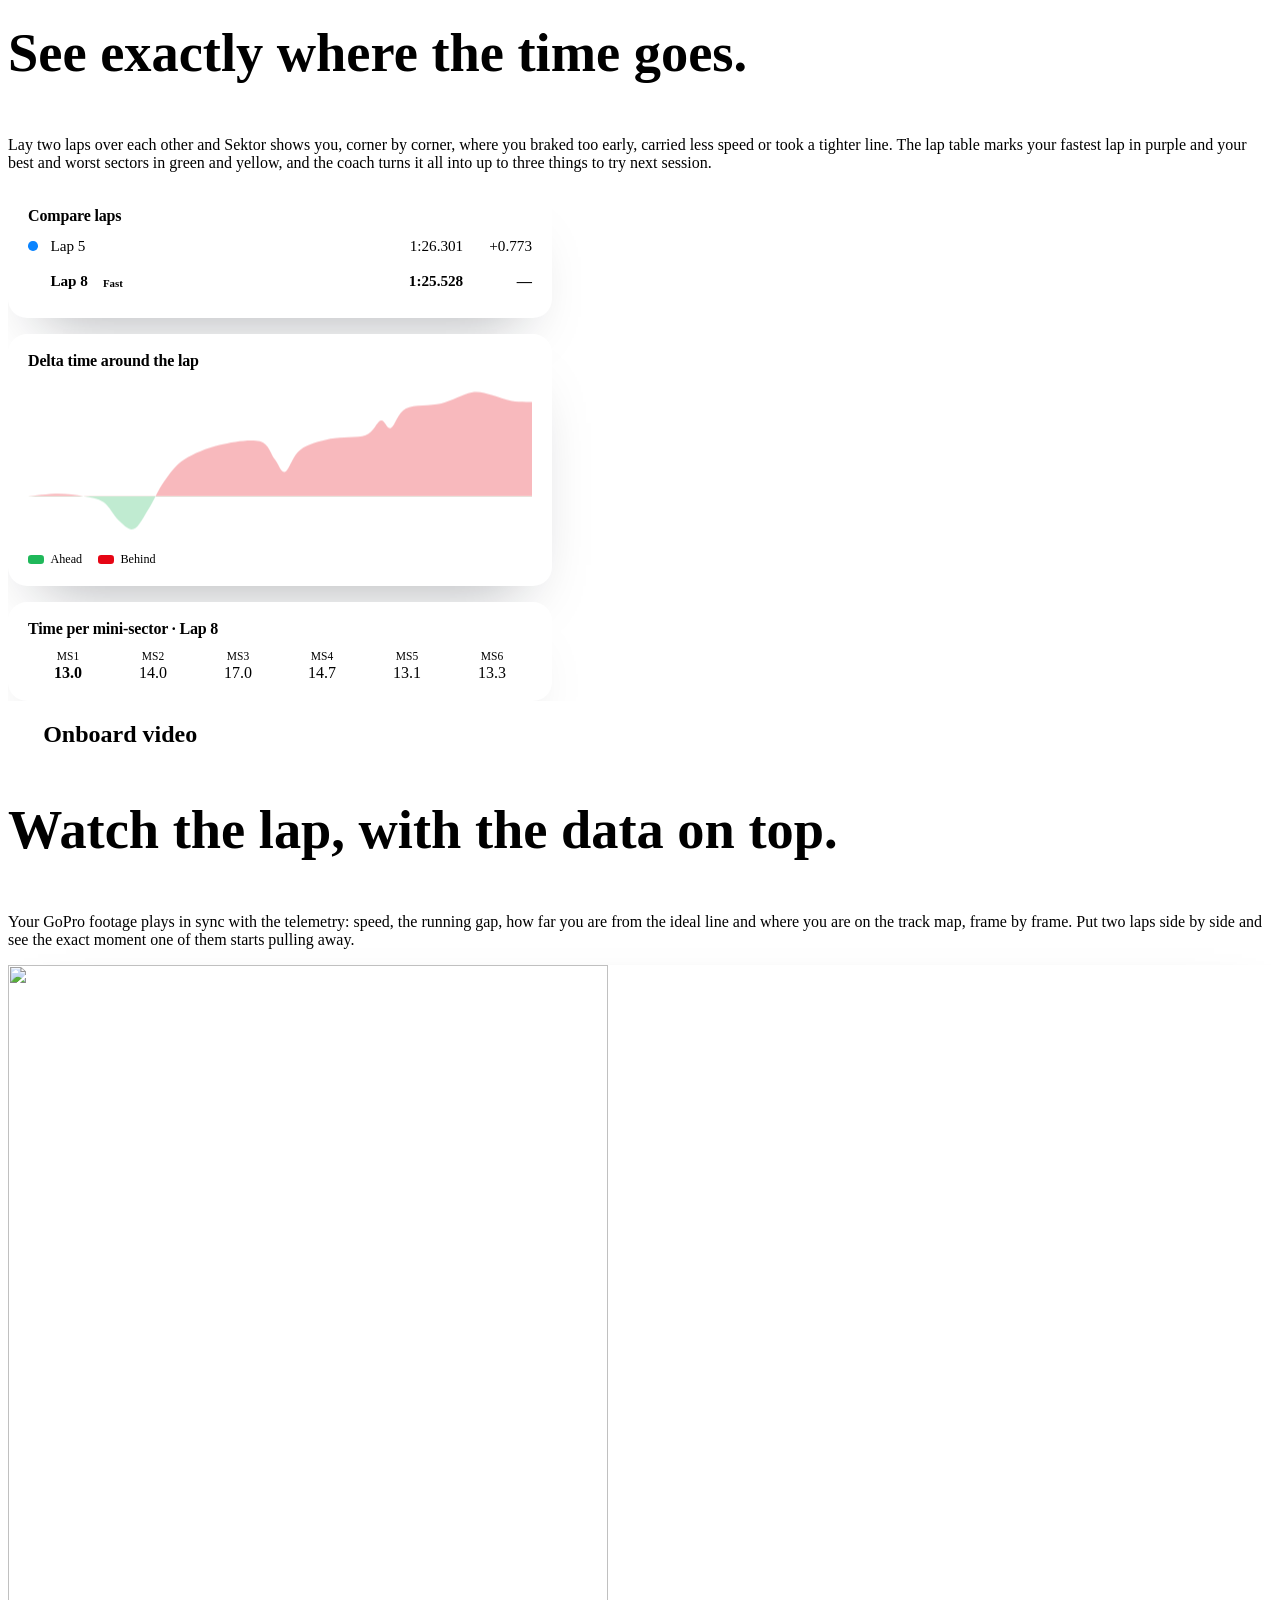
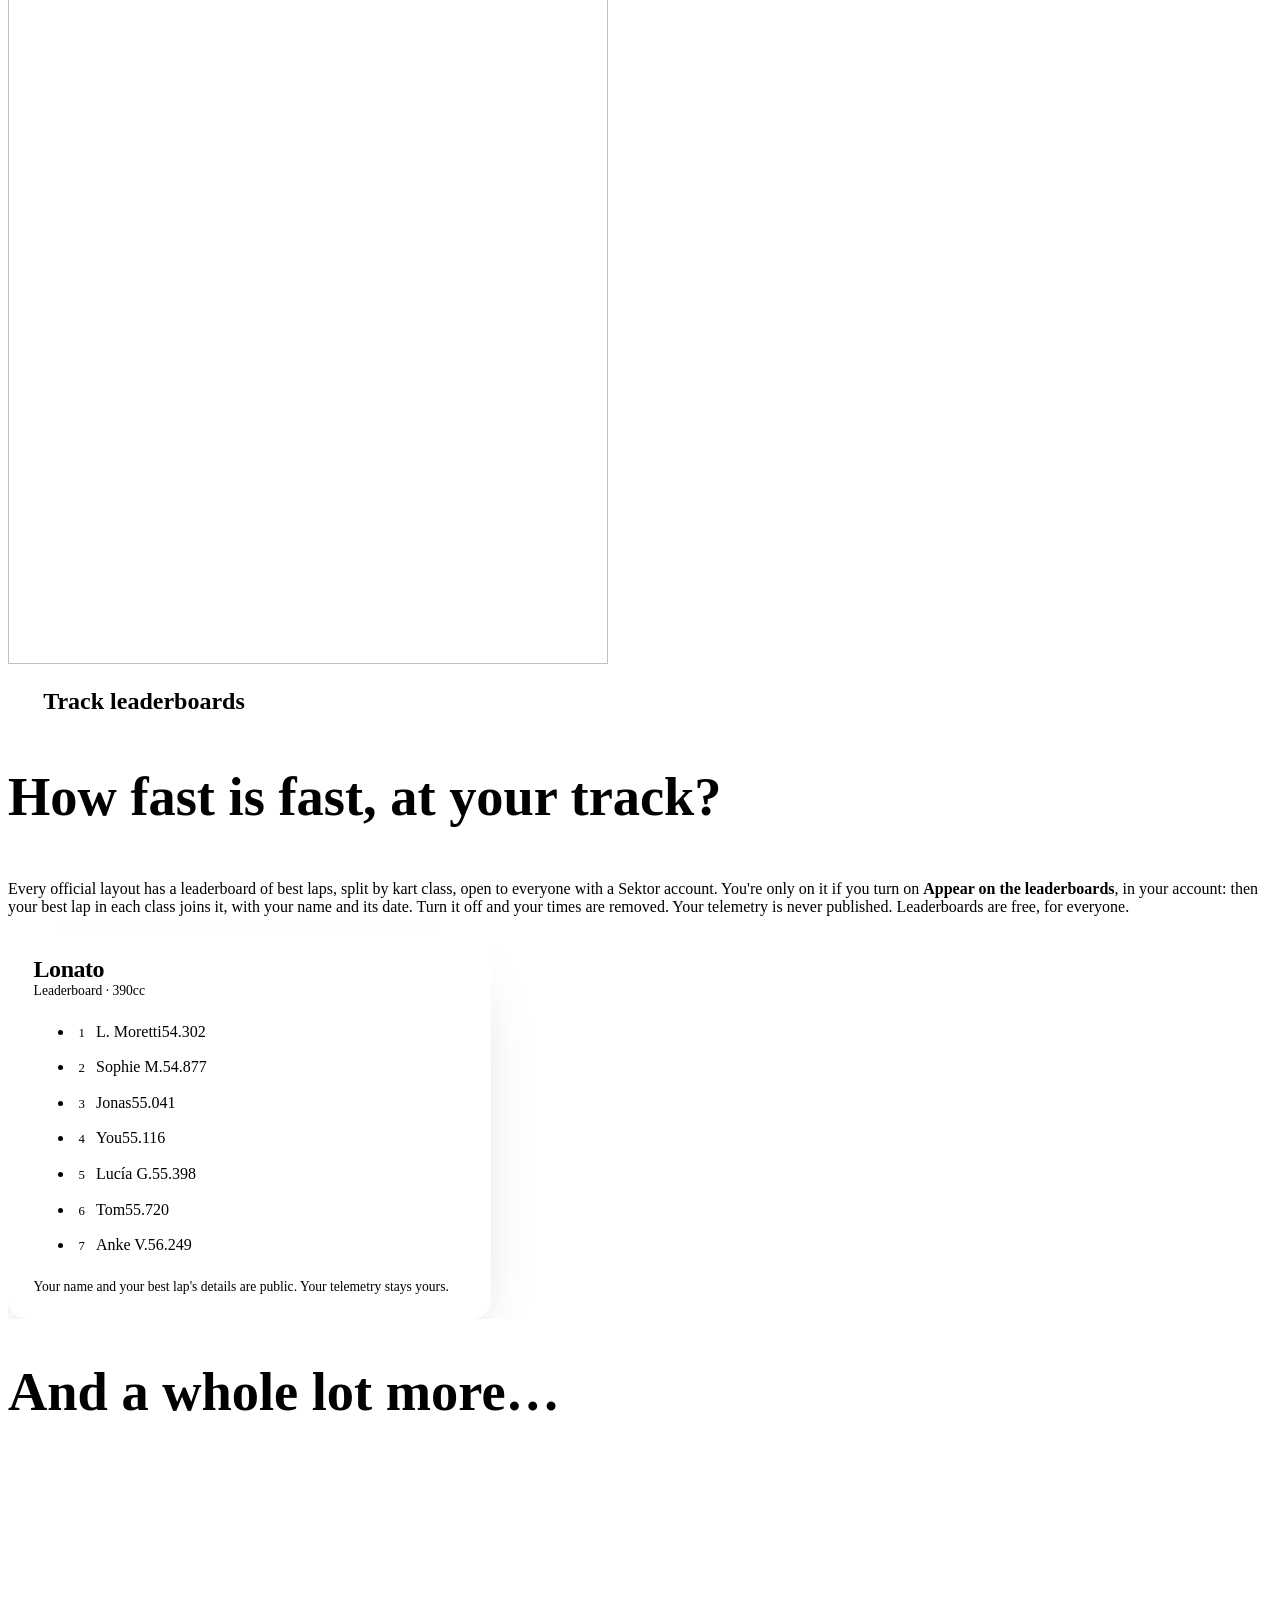
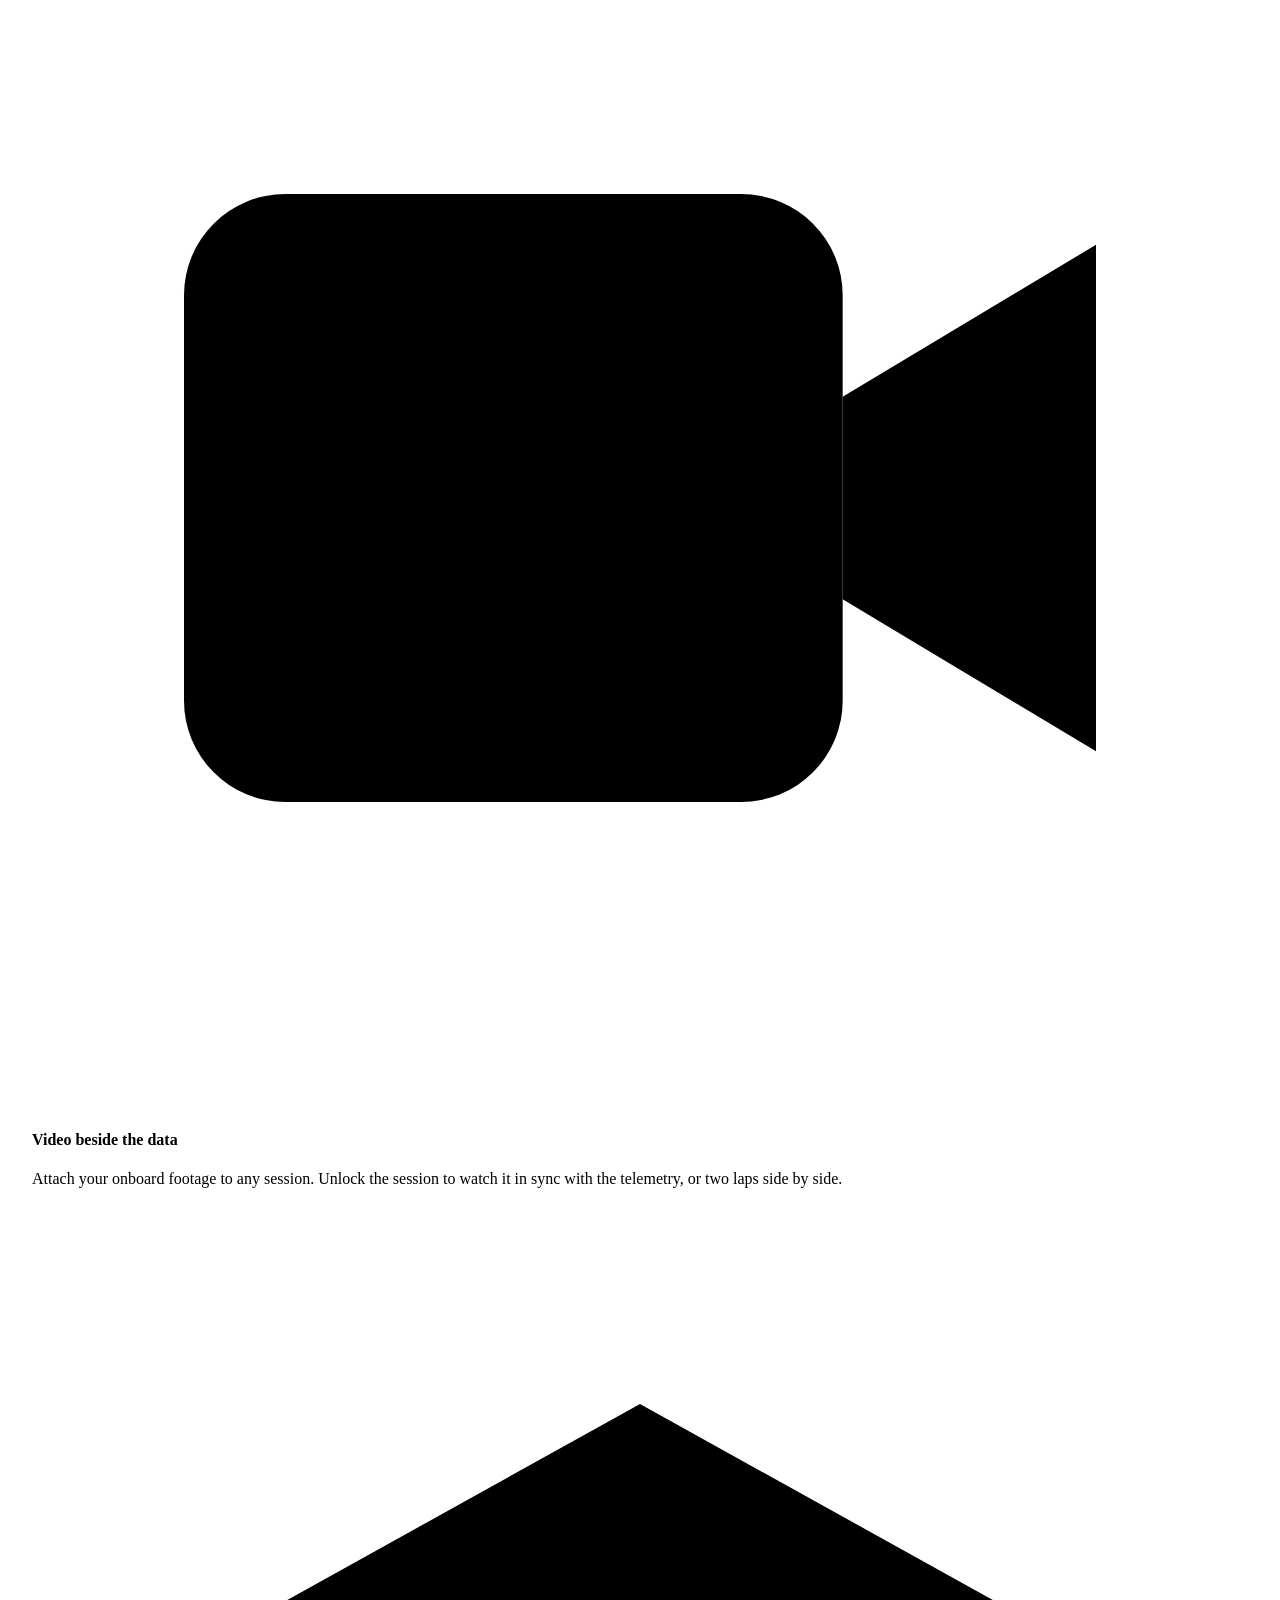
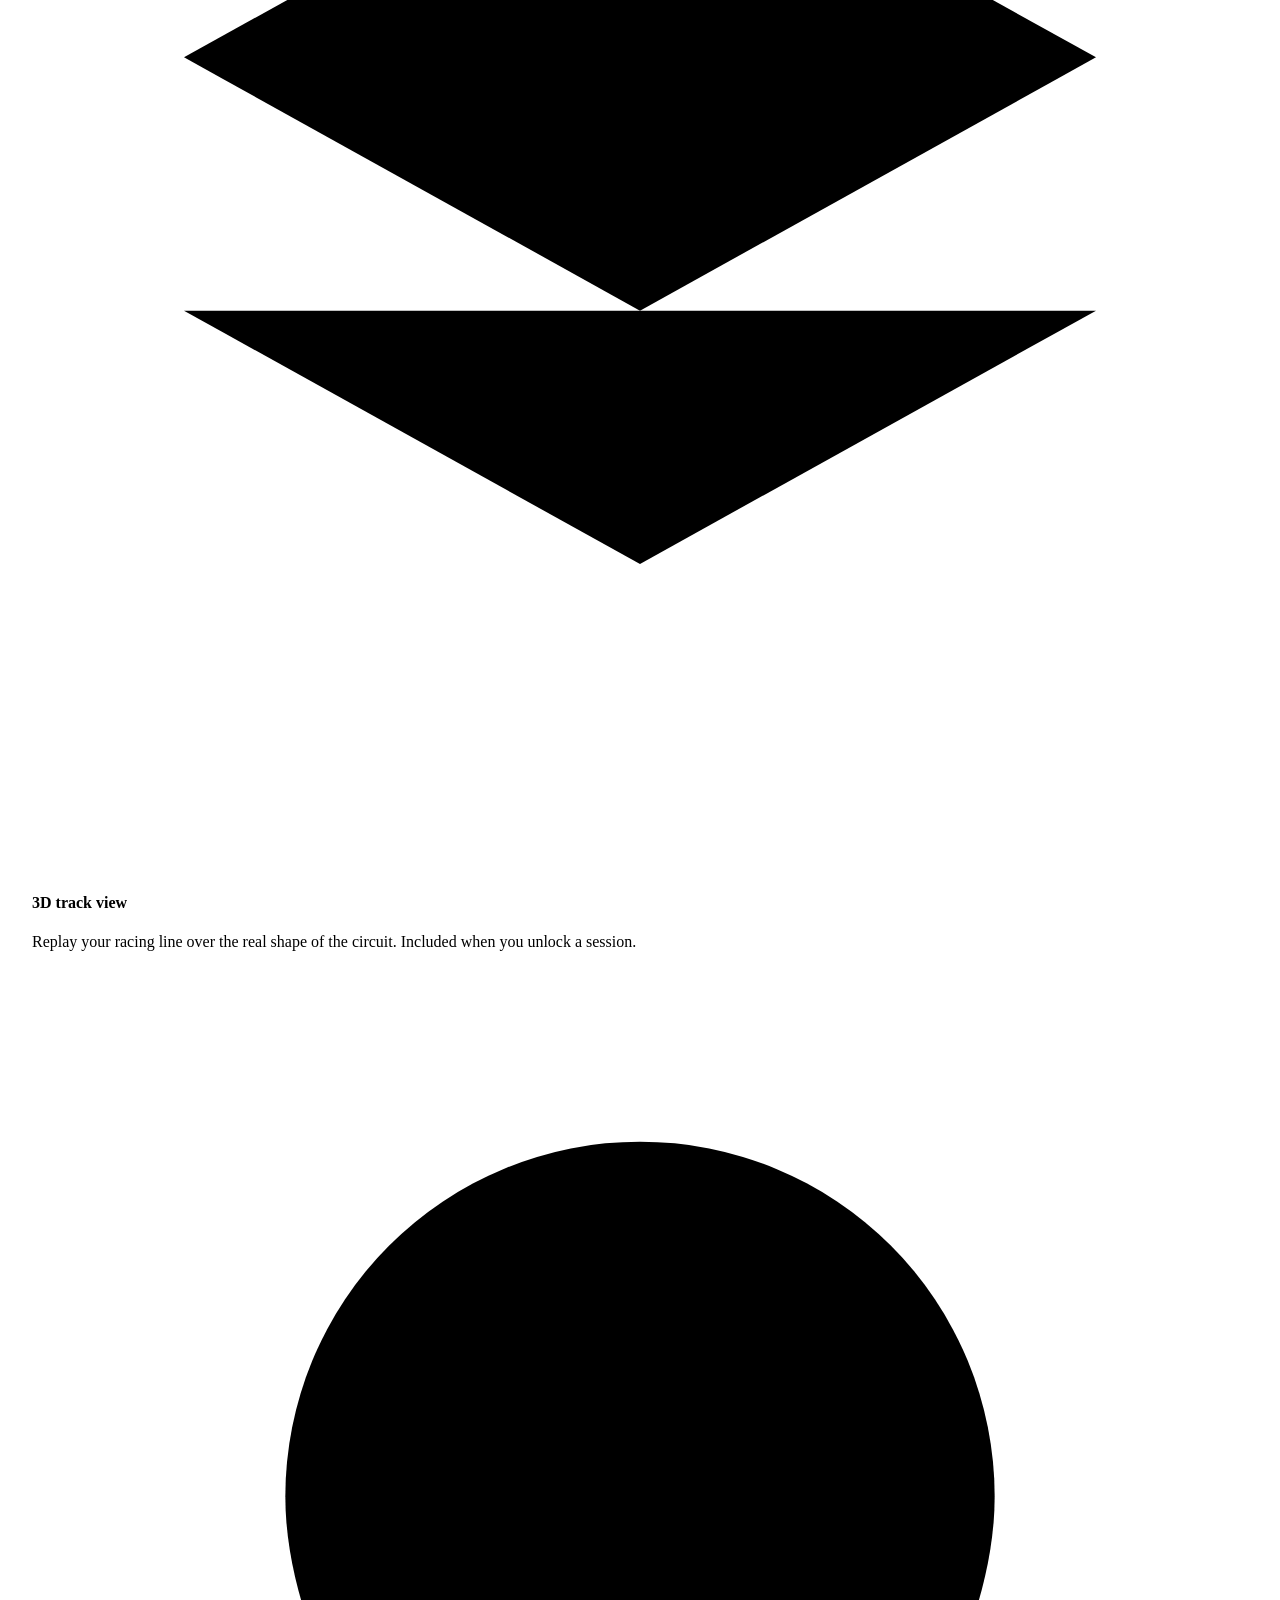
==== commit d2c12da7: "Página inicial: o selo da Google Play passa a ligação para a loja (o Android está em produção desde " ====
--- a/index.html
+++ b/index.html
@@ -52,7 +52,7 @@
       <p class="lead">Bring the data from your GoPro, RaceBox or lap timing app. Sektor does the rest, on your phone, even with no signal at the circuit.</p>
       <div class="stores">
         <span class="store"><svg viewBox="0 0 24 24"><path d="M12.152 6.896c-.948 0-2.415-1.078-3.96-1.04-2.04.027-3.91 1.183-4.961 3.014-2.117 3.675-.546 9.103 1.519 12.09 1.013 1.454 2.208 3.09 3.792 3.039 1.52-.065 2.09-.987 3.935-.987 1.831 0 2.35.987 3.96.948 1.637-.026 2.676-1.48 3.676-2.948 1.156-1.688 1.636-3.325 1.662-3.415-.039-.013-3.182-1.221-3.22-4.857-.026-3.04 2.48-4.494 2.597-4.559-1.429-2.09-3.623-2.324-4.39-2.376-2-.156-3.675 1.09-4.61 1.09ZM15.53 3.83c.843-1.012 1.4-2.427 1.245-3.83-1.207.052-2.662.805-3.532 1.818-.78.896-1.454 2.338-1.273 3.714 1.338.104 2.715-.688 3.559-1.701"/></svg><span><span>Coming soon to the</span><b>App Store</b></span></span>
-        <span class="store"><svg viewBox="0 0 24 24"><path fill="#4285F4" d="M3.6 1.8 13.5 12l-9.9 10.2c-.4-.2-.6-.6-.6-1.1V2.9c0-.5.2-.9.6-1.1Z"/><path fill="#34A853" d="M3.6 1.8c.3-.2.8-.2 1.3.1l11.8 6.8-3.2 3.3Z"/><path fill="#FBBC04" d="m16.7 8.7 3.6 2.1c.9.5.9 1.9 0 2.4l-3.6 2.1-3.2-3.3Z"/><path fill="#EA4335" d="M3.6 22.2 13.5 12l3.2 3.3-11.8 6.8c-.5.3-1 .3-1.3.1Z"/></svg><span><span>Coming soon to</span><b>Google Play</b></span></span>
+        <a class="store" href="https://play.google.com/store/apps/details?id=com.filipecosta.sektorkarting" rel="noopener"><svg viewBox="0 0 24 24"><path fill="#4285F4" d="M3.6 1.8 13.5 12l-9.9 10.2c-.4-.2-.6-.6-.6-1.1V2.9c0-.5.2-.9.6-1.1Z"/><path fill="#34A853" d="M3.6 1.8c.3-.2.8-.2 1.3.1l11.8 6.8-3.2 3.3Z"/><path fill="#FBBC04" d="m16.7 8.7 3.6 2.1c.9.5.9 1.9 0 2.4l-3.6 2.1-3.2-3.3Z"/><path fill="#EA4335" d="M3.6 22.2 13.5 12l3.2 3.3-11.8 6.8c-.5.3-1 .3-1.3.1Z"/></svg><span><span>Get it on</span><b>Google Play</b></span></a>
       </div>
       <p class="store-note">For iPhone and Android. Free to download.</p>
     </div>
@@ -374,7 +374,7 @@
     <p>Whether it's your first rental race or a full championship season, Sektor will show you where to find it.</p>
     <div class="stores">
       <span class="store"><svg viewBox="0 0 24 24"><path d="M12.152 6.896c-.948 0-2.415-1.078-3.96-1.04-2.04.027-3.91 1.183-4.961 3.014-2.117 3.675-.546 9.103 1.519 12.09 1.013 1.454 2.208 3.09 3.792 3.039 1.52-.065 2.09-.987 3.935-.987 1.831 0 2.35.987 3.96.948 1.637-.026 2.676-1.48 3.676-2.948 1.156-1.688 1.636-3.325 1.662-3.415-.039-.013-3.182-1.221-3.22-4.857-.026-3.04 2.48-4.494 2.597-4.559-1.429-2.09-3.623-2.324-4.39-2.376-2-.156-3.675 1.09-4.61 1.09ZM15.53 3.83c.843-1.012 1.4-2.427 1.245-3.83-1.207.052-2.662.805-3.532 1.818-.78.896-1.454 2.338-1.273 3.714 1.338.104 2.715-.688 3.559-1.701"/></svg><span><span>Coming soon to the</span><b>App Store</b></span></span>
-      <span class="store"><svg viewBox="0 0 24 24"><path fill="#4285F4" d="M3.6 1.8 13.5 12l-9.9 10.2c-.4-.2-.6-.6-.6-1.1V2.9c0-.5.2-.9.6-1.1Z"/><path fill="#34A853" d="M3.6 1.8c.3-.2.8-.2 1.3.1l11.8 6.8-3.2 3.3Z"/><path fill="#FBBC04" d="m16.7 8.7 3.6 2.1c.9.5.9 1.9 0 2.4l-3.6 2.1-3.2-3.3Z"/><path fill="#EA4335" d="M3.6 22.2 13.5 12l3.2 3.3-11.8 6.8c-.5.3-1 .3-1.3.1Z"/></svg><span><span>Coming soon to</span><b>Google Play</b></span></span>
+      <a class="store" href="https://play.google.com/store/apps/details?id=com.filipecosta.sektorkarting" rel="noopener"><svg viewBox="0 0 24 24"><path fill="#4285F4" d="M3.6 1.8 13.5 12l-9.9 10.2c-.4-.2-.6-.6-.6-1.1V2.9c0-.5.2-.9.6-1.1Z"/><path fill="#34A853" d="M3.6 1.8c.3-.2.8-.2 1.3.1l11.8 6.8-3.2 3.3Z"/><path fill="#FBBC04" d="m16.7 8.7 3.6 2.1c.9.5.9 1.9 0 2.4l-3.6 2.1-3.2-3.3Z"/><path fill="#EA4335" d="M3.6 22.2 13.5 12l3.2 3.3-11.8 6.8c-.5.3-1 .3-1.3.1Z"/></svg><span><span>Get it on</span><b>Google Play</b></span></a>
     </div>
   </div>
 </section>
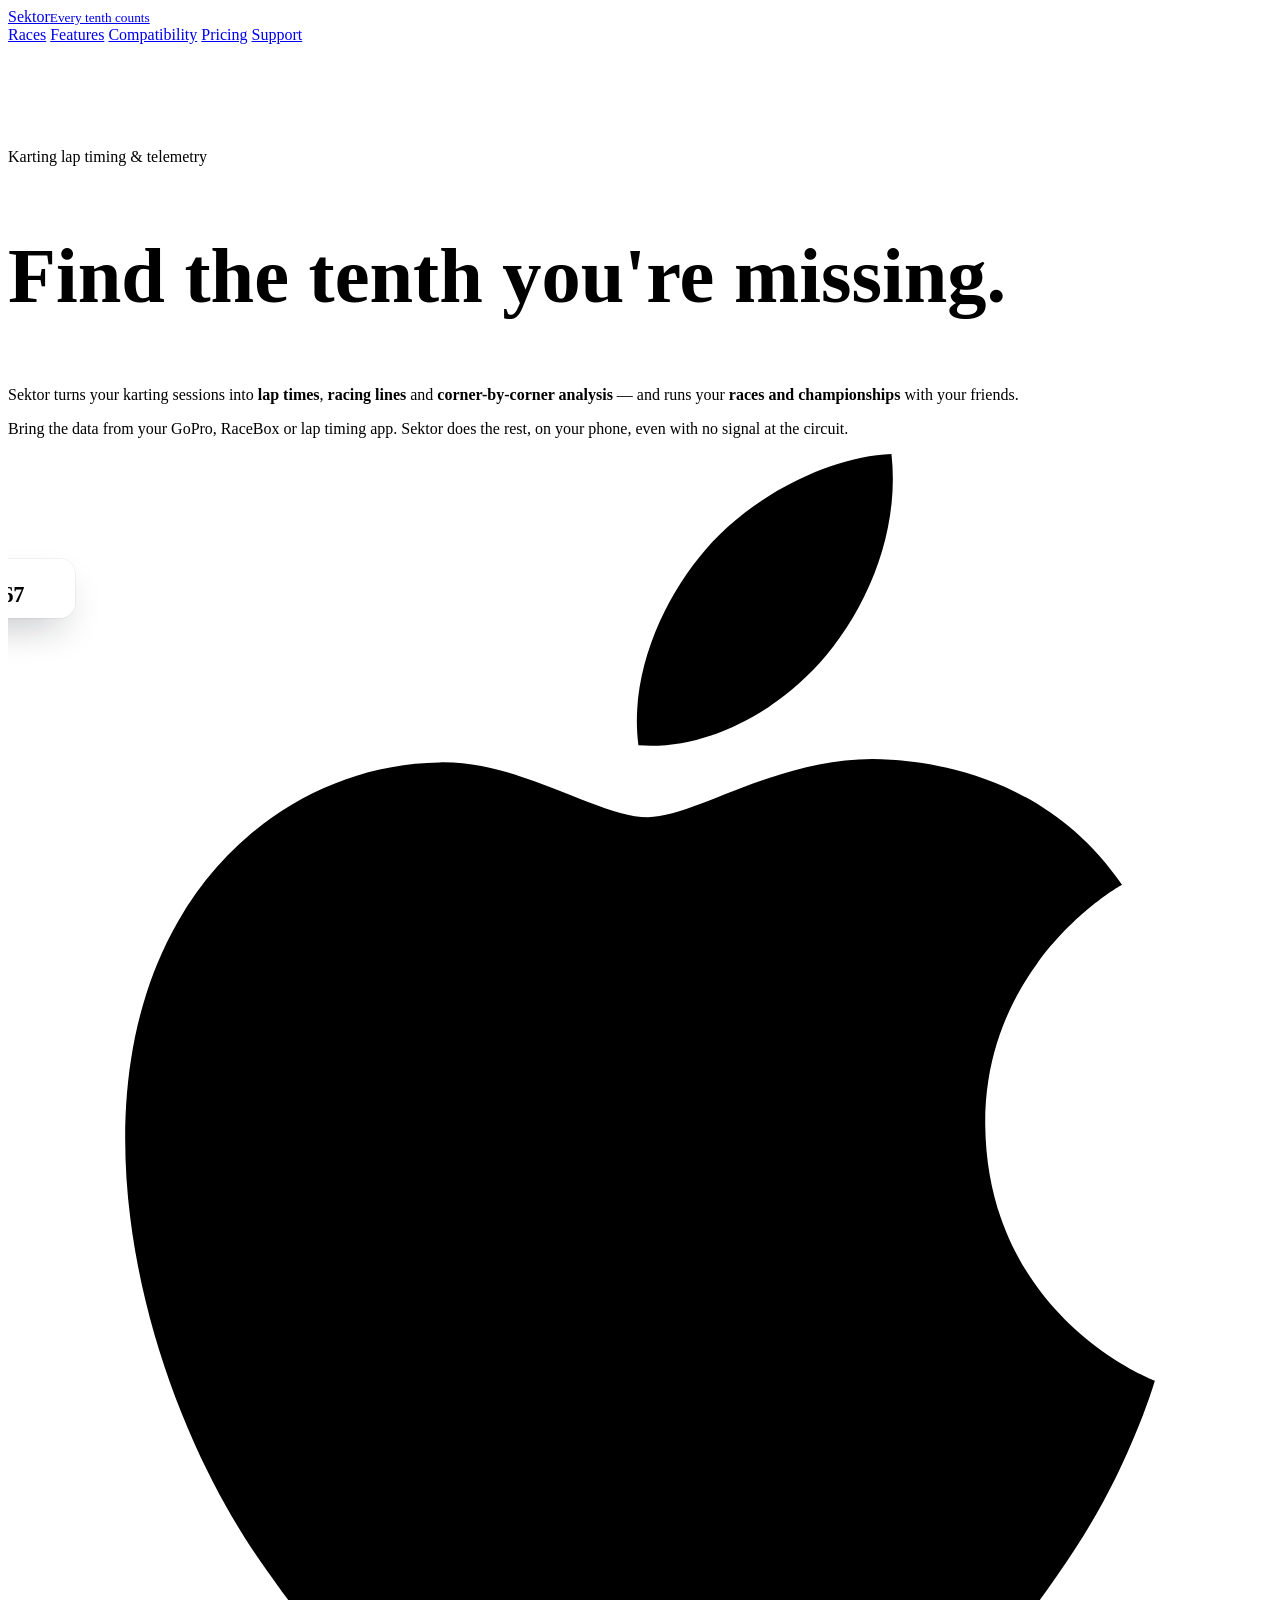
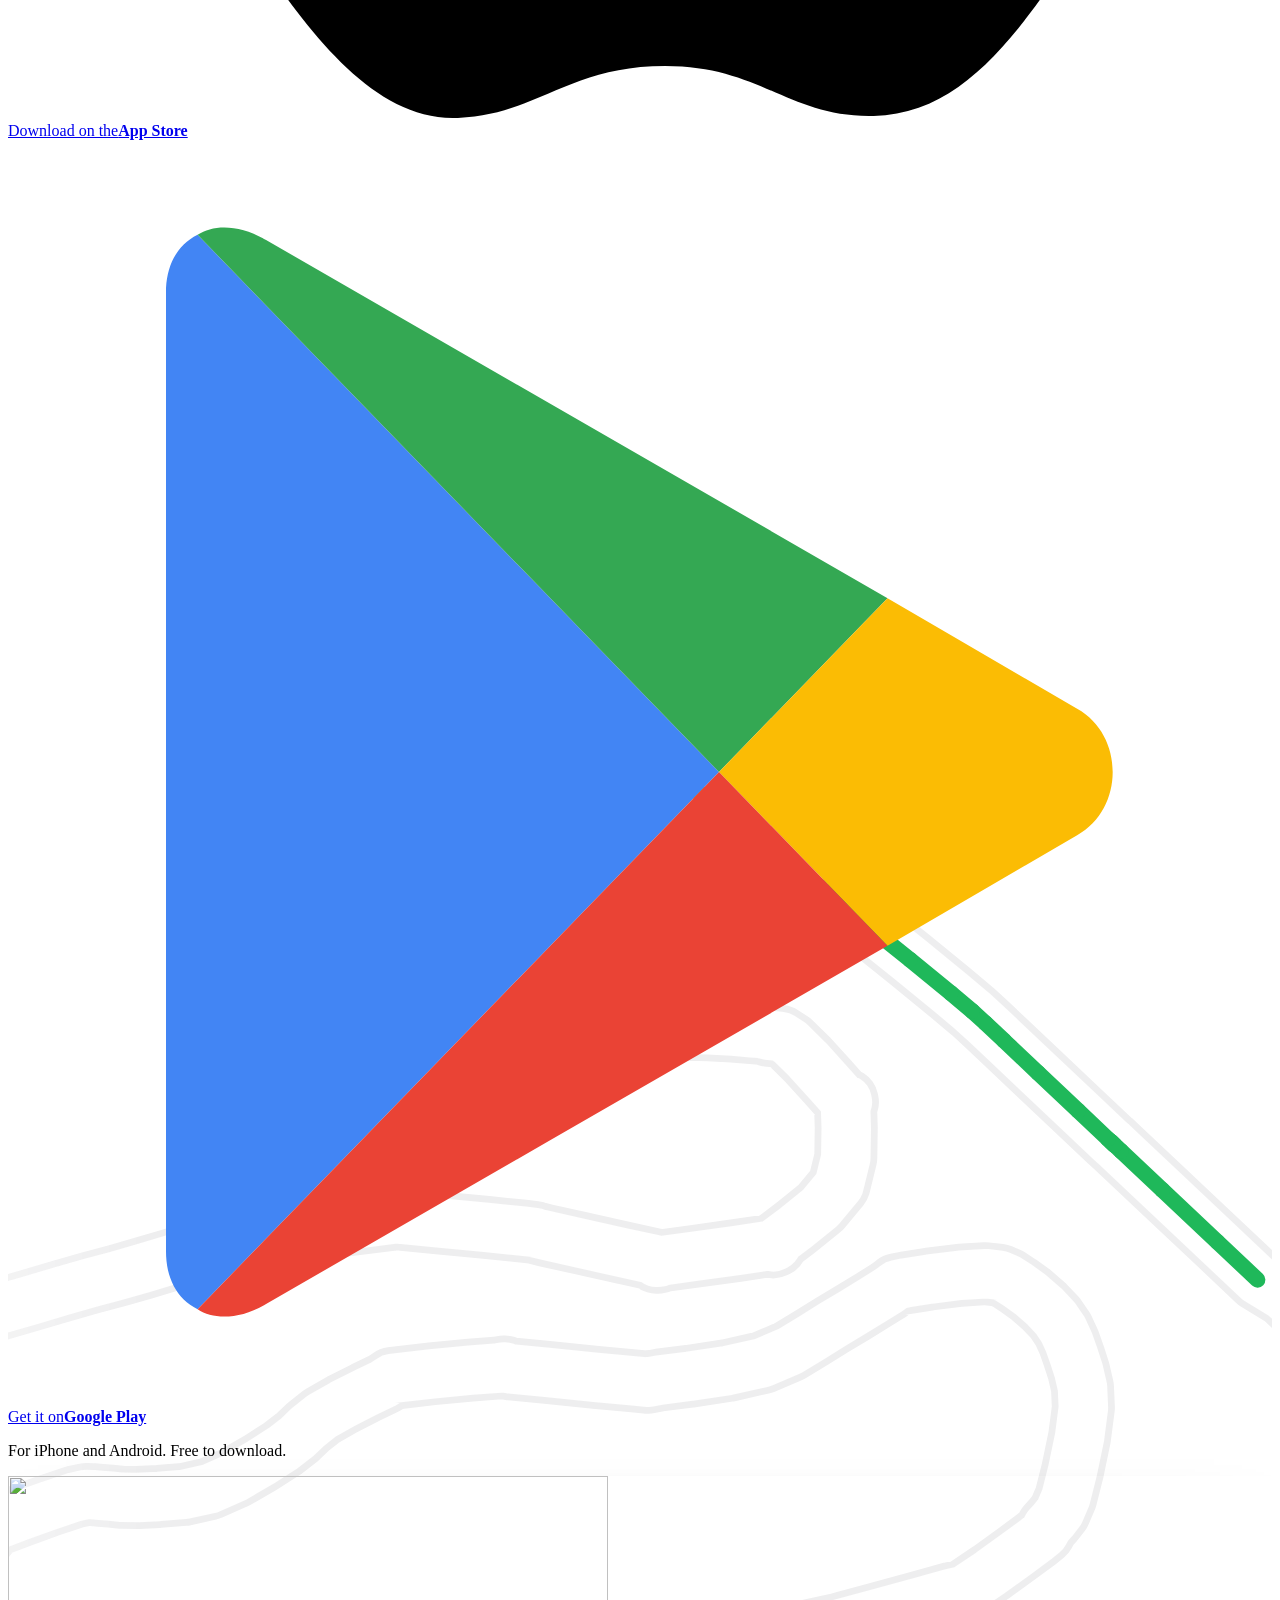
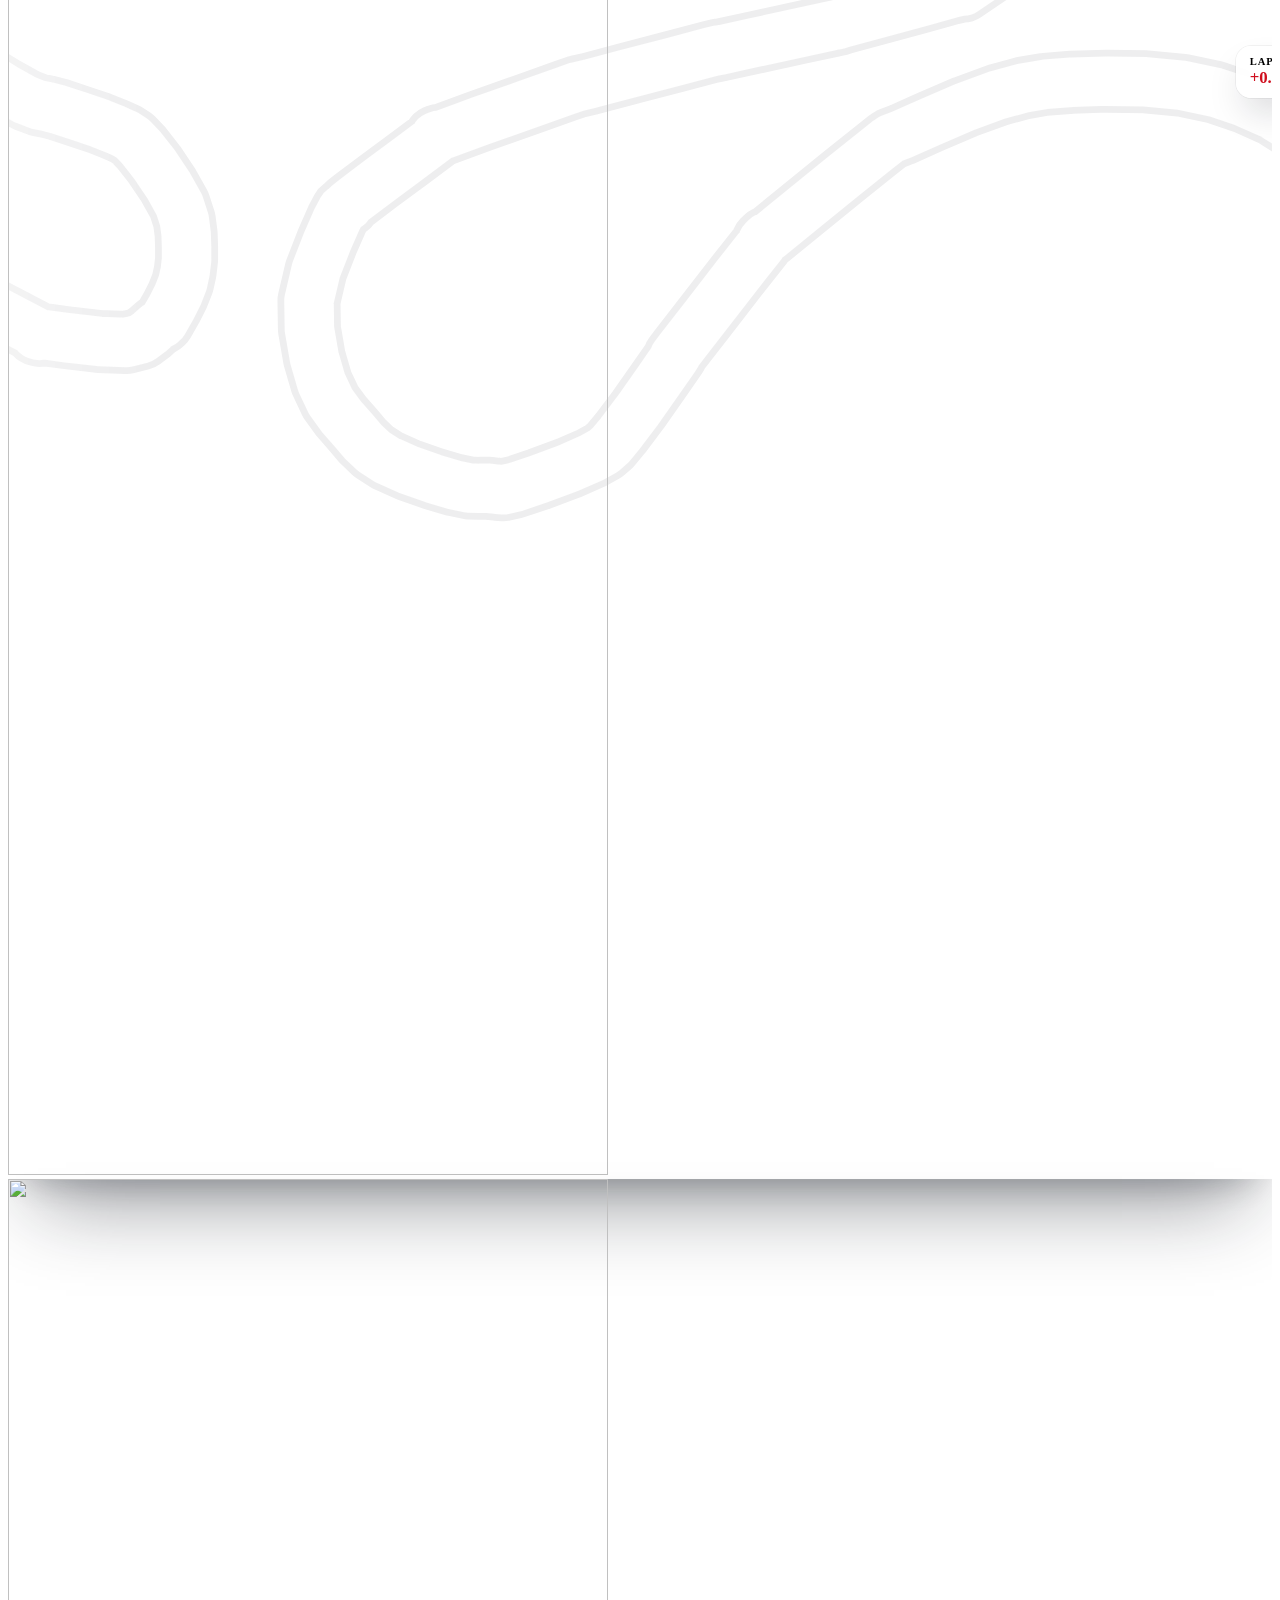
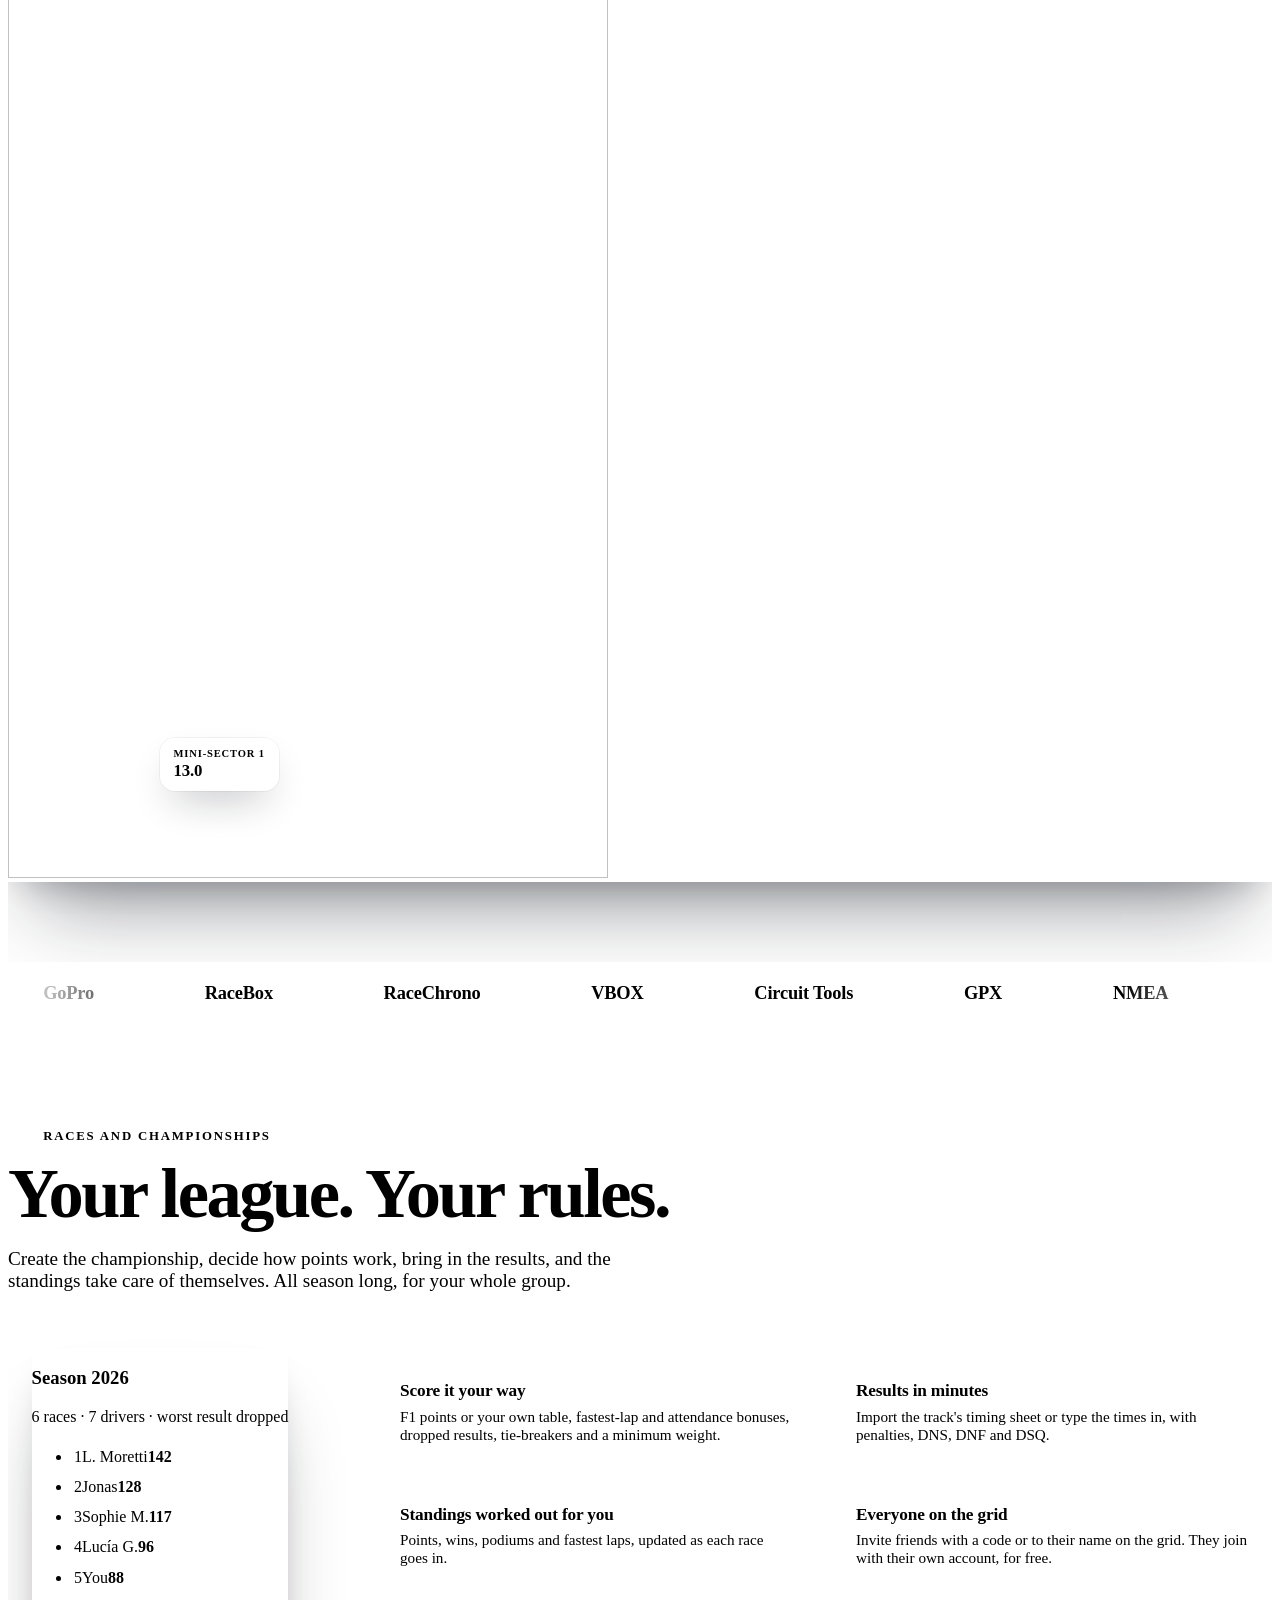
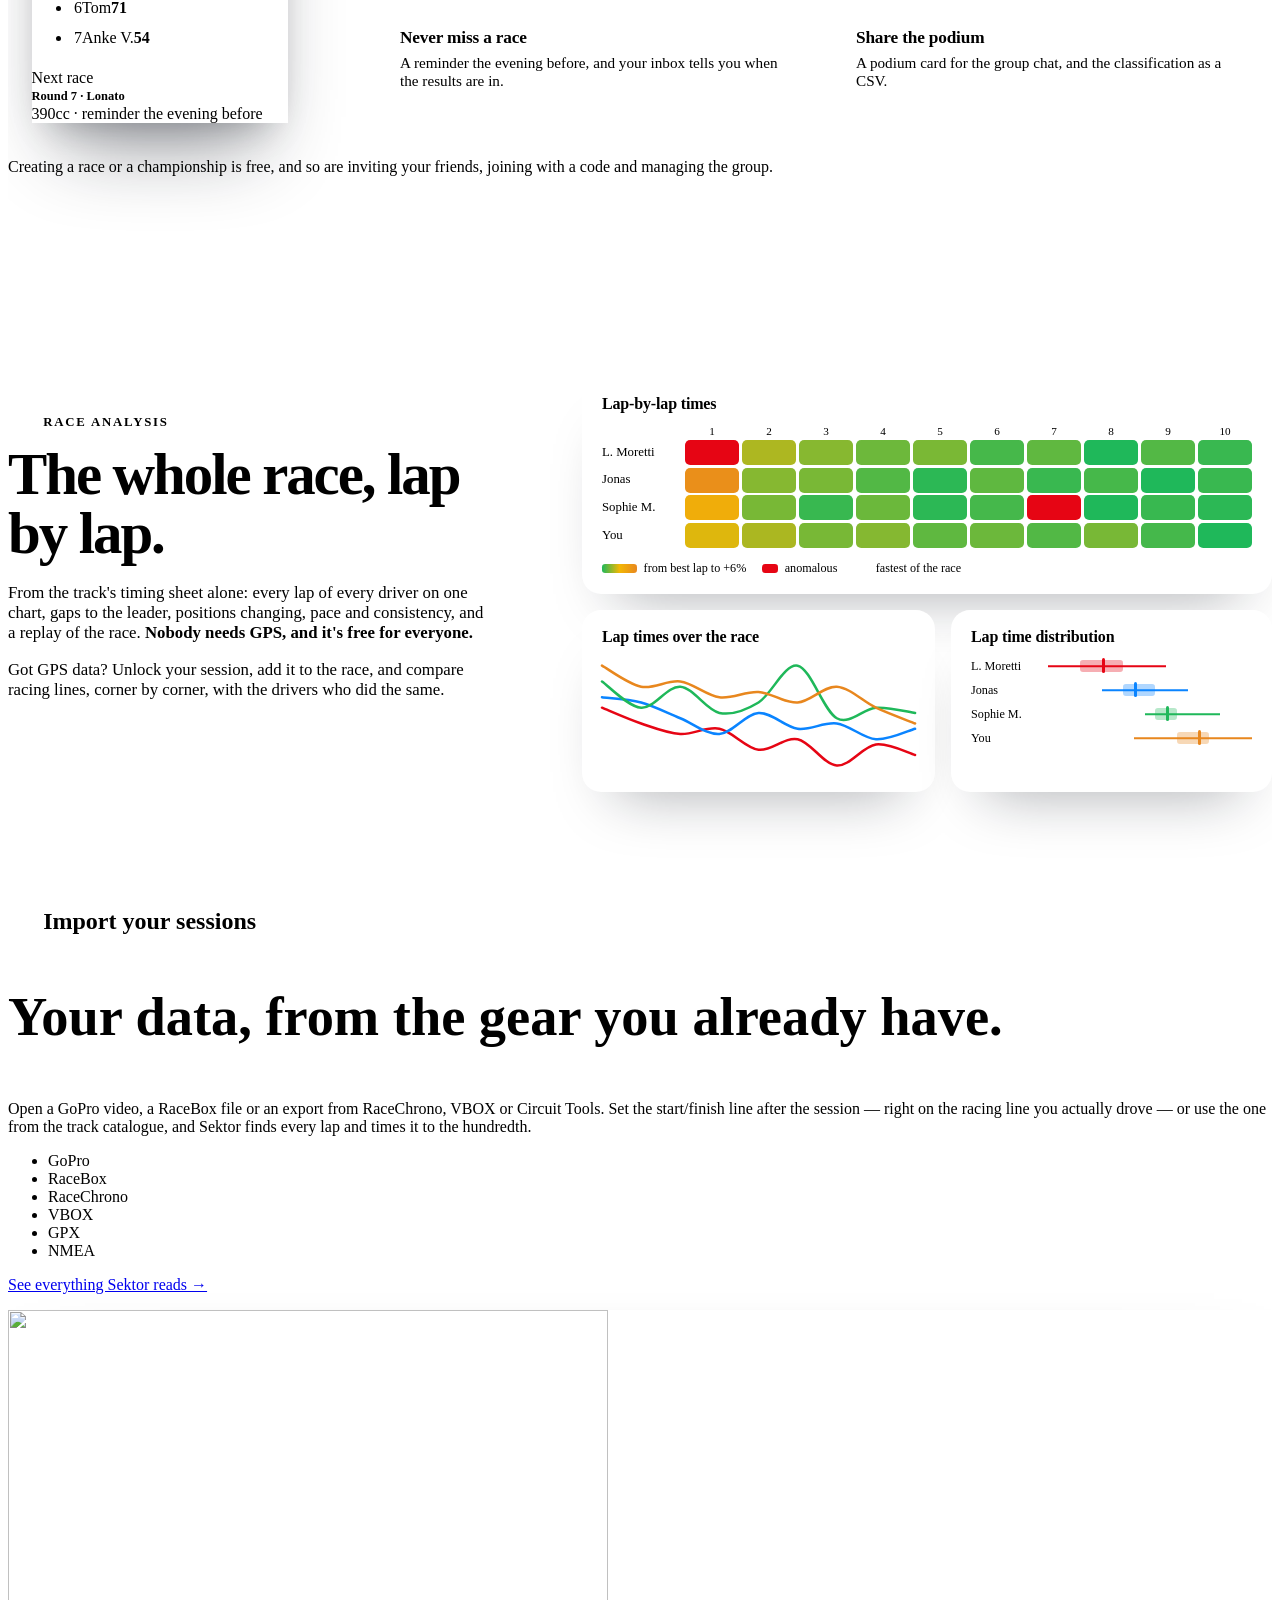
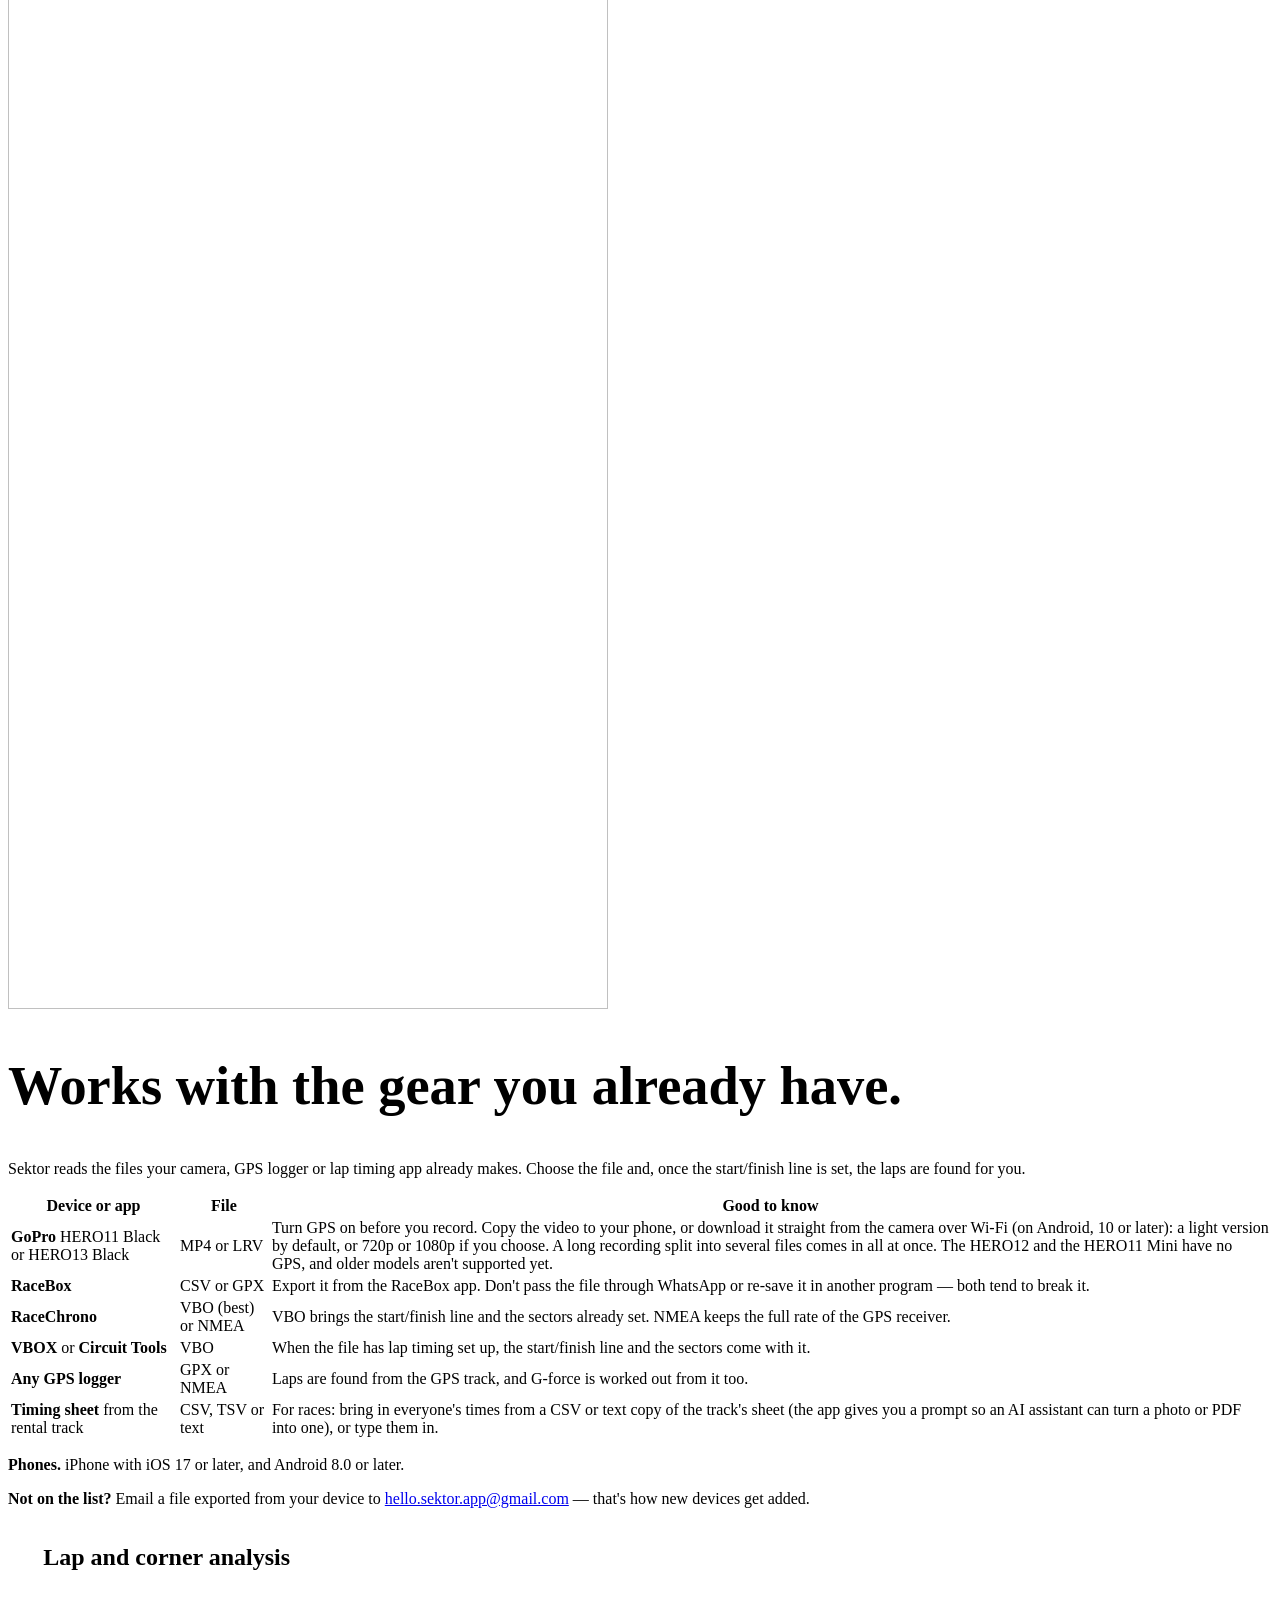
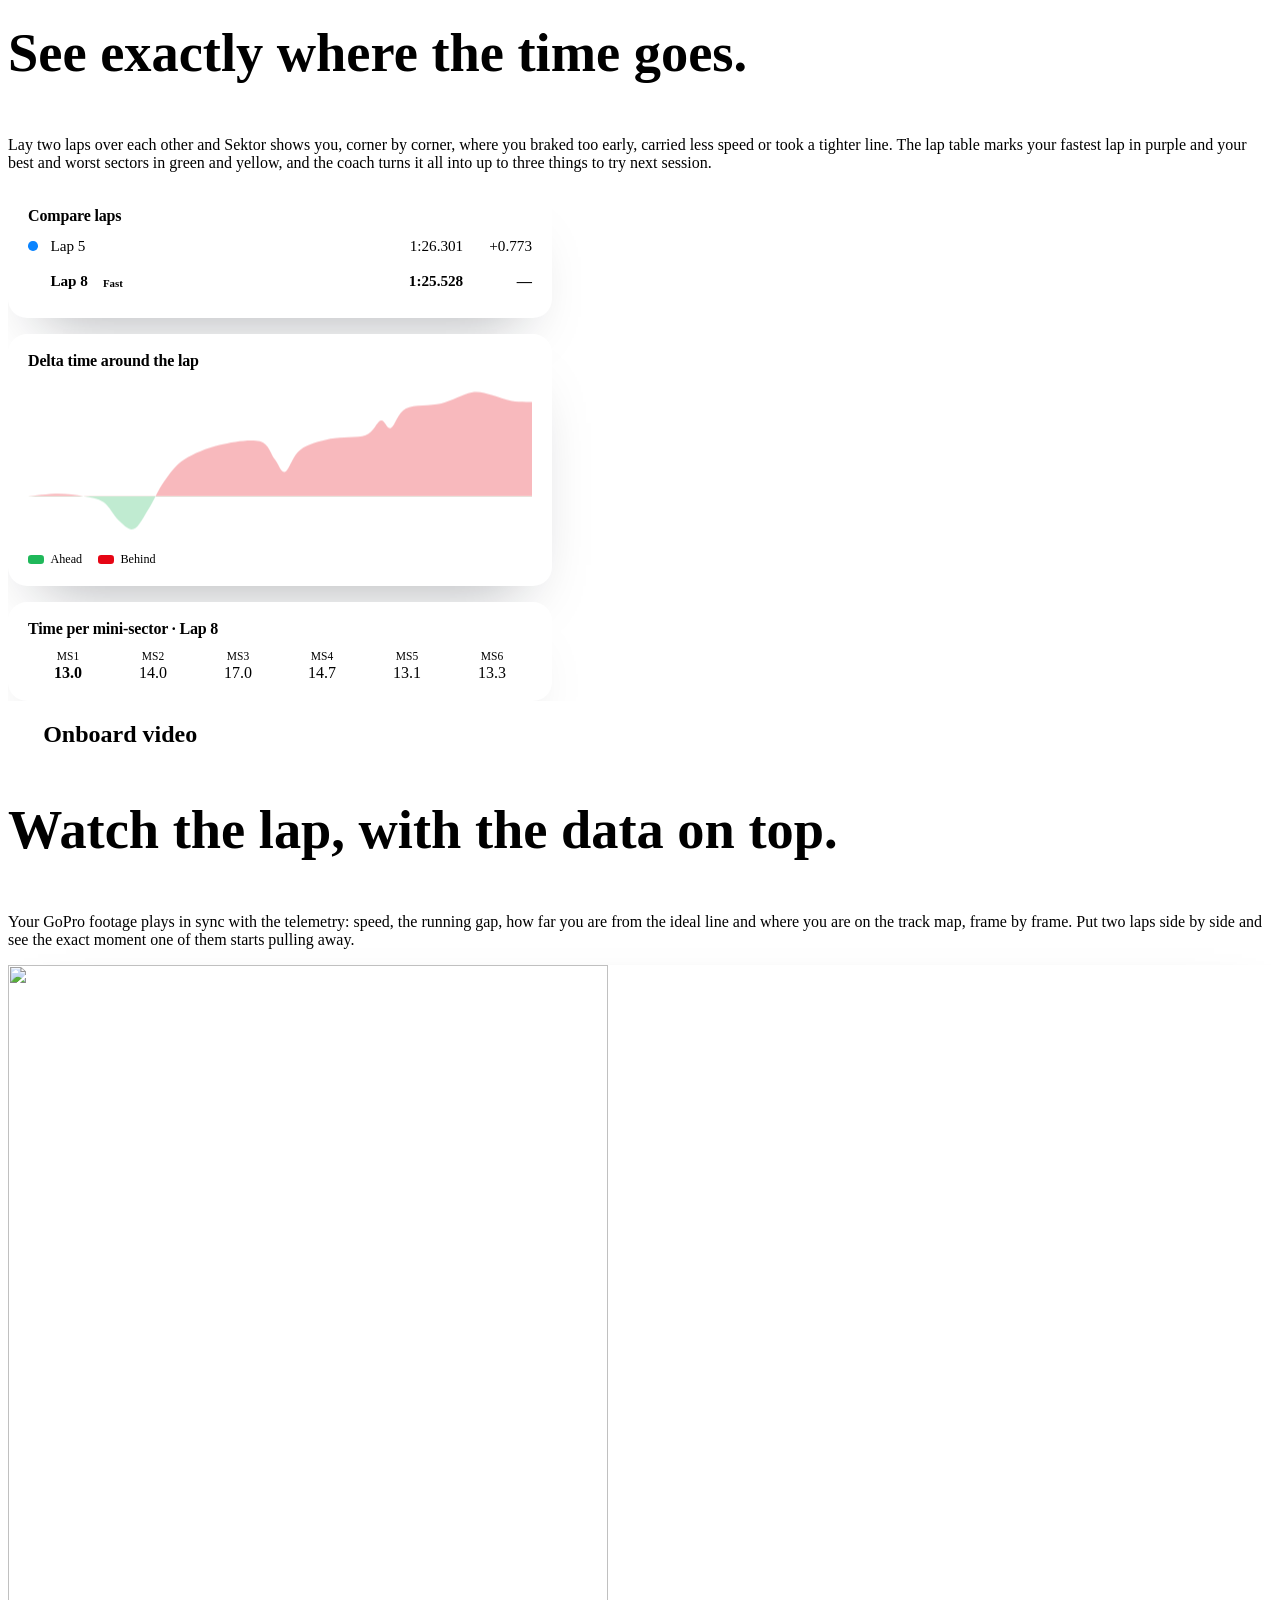
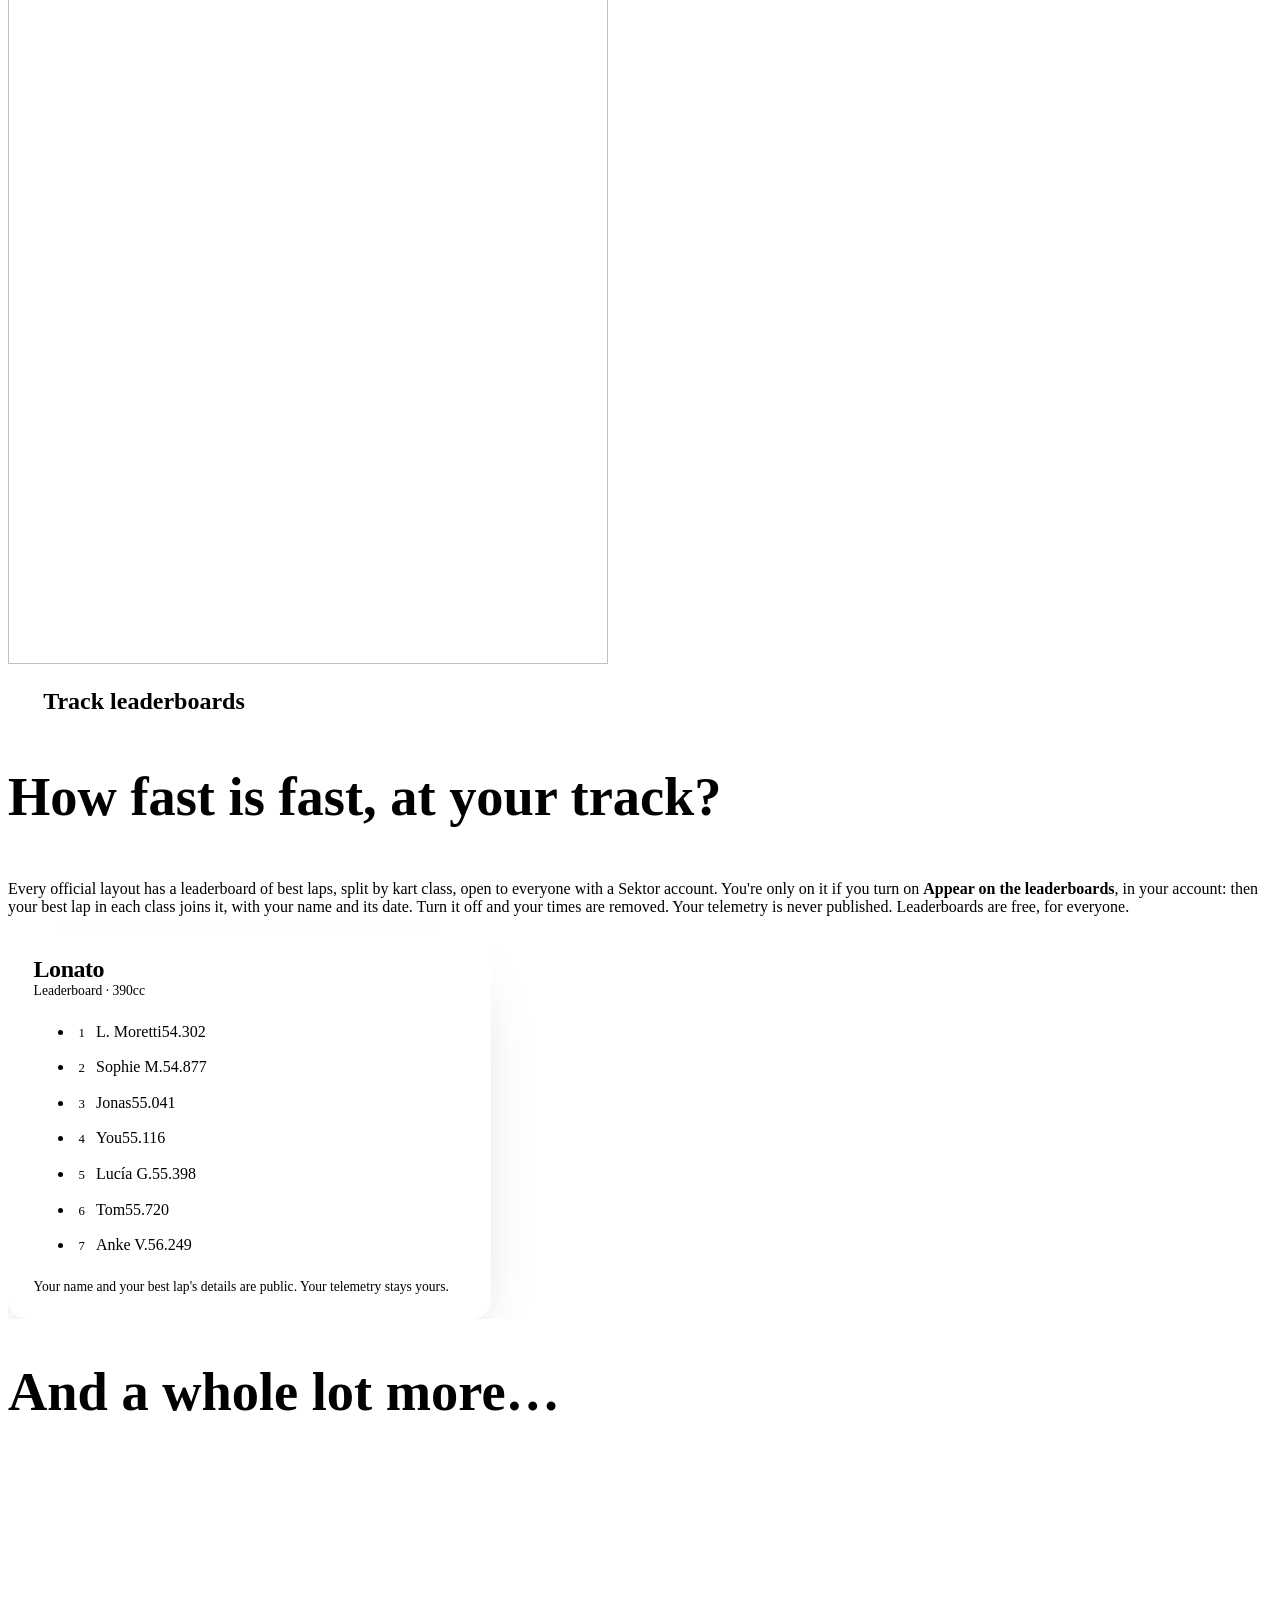
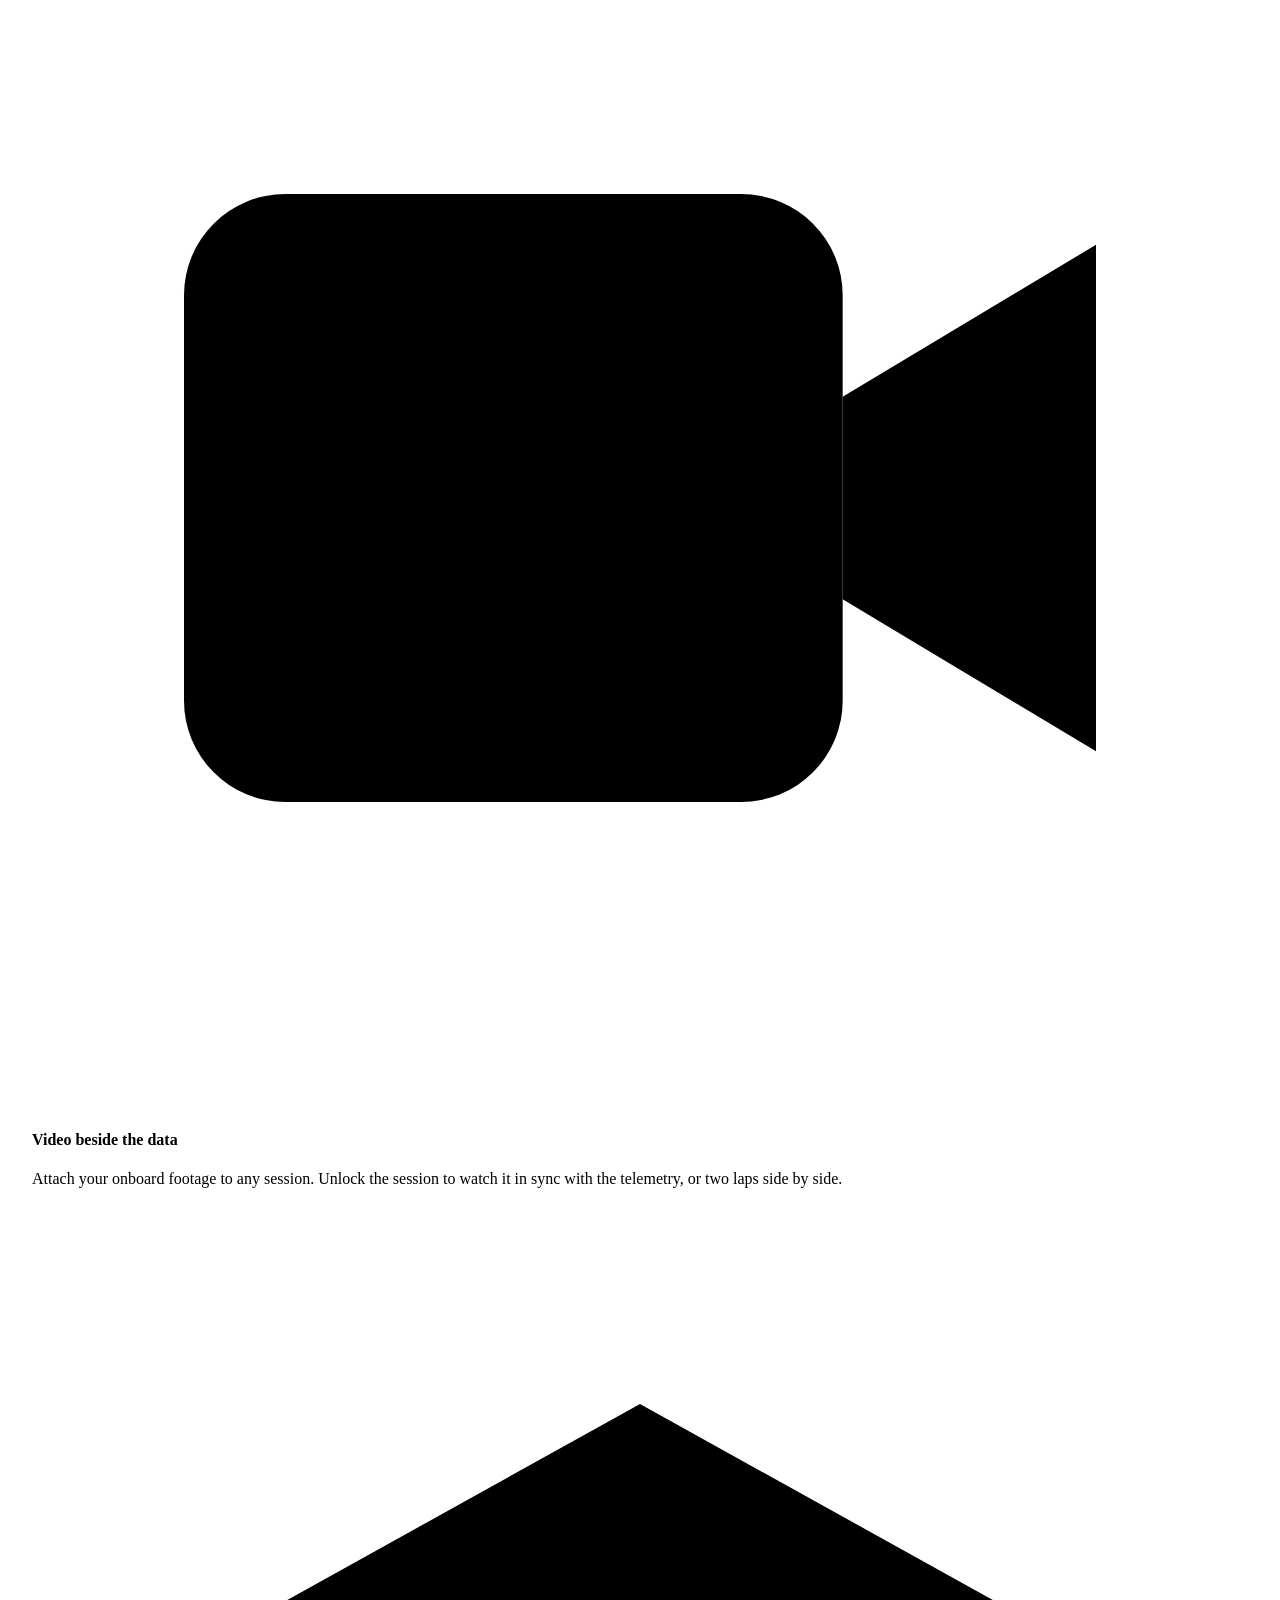
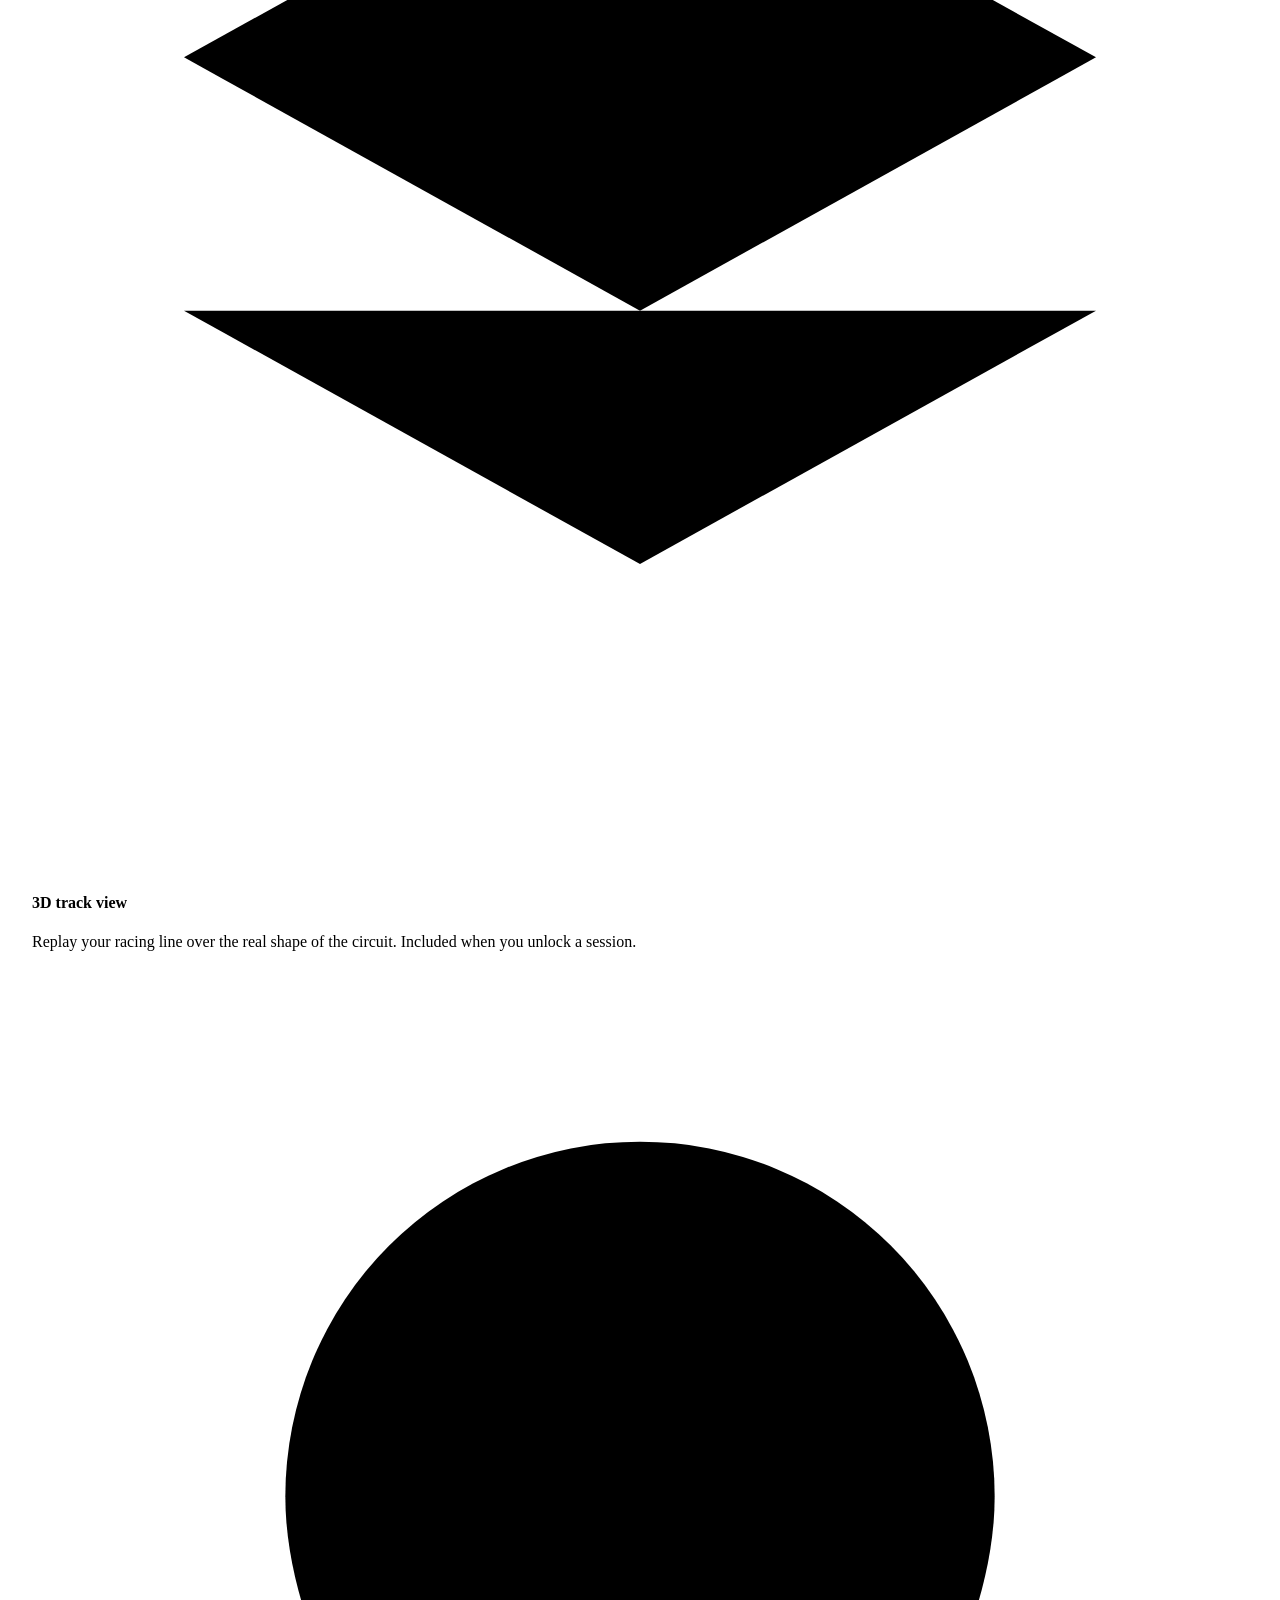
==== commit e9f442ae: "Página inicial: o selo da App Store passa a ligação para a loja" ====
--- a/index.html
+++ b/index.html
@@ -51,7 +51,7 @@
       <p class="lead">Sektor turns your karting sessions into <strong>lap times</strong>, <strong>racing lines</strong> and <strong>corner-by-corner analysis</strong> — and runs your <strong>races and championships</strong> with your friends.</p>
       <p class="lead">Bring the data from your GoPro, RaceBox or lap timing app. Sektor does the rest, on your phone, even with no signal at the circuit.</p>
       <div class="stores">
-        <span class="store"><svg viewBox="0 0 24 24"><path d="M12.152 6.896c-.948 0-2.415-1.078-3.96-1.04-2.04.027-3.91 1.183-4.961 3.014-2.117 3.675-.546 9.103 1.519 12.09 1.013 1.454 2.208 3.09 3.792 3.039 1.52-.065 2.09-.987 3.935-.987 1.831 0 2.35.987 3.96.948 1.637-.026 2.676-1.48 3.676-2.948 1.156-1.688 1.636-3.325 1.662-3.415-.039-.013-3.182-1.221-3.22-4.857-.026-3.04 2.48-4.494 2.597-4.559-1.429-2.09-3.623-2.324-4.39-2.376-2-.156-3.675 1.09-4.61 1.09ZM15.53 3.83c.843-1.012 1.4-2.427 1.245-3.83-1.207.052-2.662.805-3.532 1.818-.78.896-1.454 2.338-1.273 3.714 1.338.104 2.715-.688 3.559-1.701"/></svg><span><span>Coming soon to the</span><b>App Store</b></span></span>
+        <a class="store" href="https://apps.apple.com/app/id6829910536" rel="noopener"><svg viewBox="0 0 24 24"><path d="M12.152 6.896c-.948 0-2.415-1.078-3.96-1.04-2.04.027-3.91 1.183-4.961 3.014-2.117 3.675-.546 9.103 1.519 12.09 1.013 1.454 2.208 3.09 3.792 3.039 1.52-.065 2.09-.987 3.935-.987 1.831 0 2.35.987 3.96.948 1.637-.026 2.676-1.48 3.676-2.948 1.156-1.688 1.636-3.325 1.662-3.415-.039-.013-3.182-1.221-3.22-4.857-.026-3.04 2.48-4.494 2.597-4.559-1.429-2.09-3.623-2.324-4.39-2.376-2-.156-3.675 1.09-4.61 1.09ZM15.53 3.83c.843-1.012 1.4-2.427 1.245-3.83-1.207.052-2.662.805-3.532 1.818-.78.896-1.454 2.338-1.273 3.714 1.338.104 2.715-.688 3.559-1.701"/></svg><span><span>Download on the</span><b>App Store</b></span></a>
         <a class="store" href="https://play.google.com/store/apps/details?id=com.filipecosta.sektorkarting" rel="noopener"><svg viewBox="0 0 24 24"><path fill="#4285F4" d="M3.6 1.8 13.5 12l-9.9 10.2c-.4-.2-.6-.6-.6-1.1V2.9c0-.5.2-.9.6-1.1Z"/><path fill="#34A853" d="M3.6 1.8c.3-.2.8-.2 1.3.1l11.8 6.8-3.2 3.3Z"/><path fill="#FBBC04" d="m16.7 8.7 3.6 2.1c.9.5.9 1.9 0 2.4l-3.6 2.1-3.2-3.3Z"/><path fill="#EA4335" d="M3.6 22.2 13.5 12l3.2 3.3-11.8 6.8c-.5.3-1 .3-1.3.1Z"/></svg><span><span>Get it on</span><b>Google Play</b></span></a>
       </div>
       <p class="store-note">For iPhone and Android. Free to download.</p>
@@ -373,7 +373,7 @@
     <h2>Your next tenth is in the data.</h2>
     <p>Whether it's your first rental race or a full championship season, Sektor will show you where to find it.</p>
     <div class="stores">
-      <span class="store"><svg viewBox="0 0 24 24"><path d="M12.152 6.896c-.948 0-2.415-1.078-3.96-1.04-2.04.027-3.91 1.183-4.961 3.014-2.117 3.675-.546 9.103 1.519 12.09 1.013 1.454 2.208 3.09 3.792 3.039 1.52-.065 2.09-.987 3.935-.987 1.831 0 2.35.987 3.96.948 1.637-.026 2.676-1.48 3.676-2.948 1.156-1.688 1.636-3.325 1.662-3.415-.039-.013-3.182-1.221-3.22-4.857-.026-3.04 2.48-4.494 2.597-4.559-1.429-2.09-3.623-2.324-4.39-2.376-2-.156-3.675 1.09-4.61 1.09ZM15.53 3.83c.843-1.012 1.4-2.427 1.245-3.83-1.207.052-2.662.805-3.532 1.818-.78.896-1.454 2.338-1.273 3.714 1.338.104 2.715-.688 3.559-1.701"/></svg><span><span>Coming soon to the</span><b>App Store</b></span></span>
+      <a class="store" href="https://apps.apple.com/app/id6829910536" rel="noopener"><svg viewBox="0 0 24 24"><path d="M12.152 6.896c-.948 0-2.415-1.078-3.96-1.04-2.04.027-3.91 1.183-4.961 3.014-2.117 3.675-.546 9.103 1.519 12.09 1.013 1.454 2.208 3.09 3.792 3.039 1.52-.065 2.09-.987 3.935-.987 1.831 0 2.35.987 3.96.948 1.637-.026 2.676-1.48 3.676-2.948 1.156-1.688 1.636-3.325 1.662-3.415-.039-.013-3.182-1.221-3.22-4.857-.026-3.04 2.48-4.494 2.597-4.559-1.429-2.09-3.623-2.324-4.39-2.376-2-.156-3.675 1.09-4.61 1.09ZM15.53 3.83c.843-1.012 1.4-2.427 1.245-3.83-1.207.052-2.662.805-3.532 1.818-.78.896-1.454 2.338-1.273 3.714 1.338.104 2.715-.688 3.559-1.701"/></svg><span><span>Download on the</span><b>App Store</b></span></a>
       <a class="store" href="https://play.google.com/store/apps/details?id=com.filipecosta.sektorkarting" rel="noopener"><svg viewBox="0 0 24 24"><path fill="#4285F4" d="M3.6 1.8 13.5 12l-9.9 10.2c-.4-.2-.6-.6-.6-1.1V2.9c0-.5.2-.9.6-1.1Z"/><path fill="#34A853" d="M3.6 1.8c.3-.2.8-.2 1.3.1l11.8 6.8-3.2 3.3Z"/><path fill="#FBBC04" d="m16.7 8.7 3.6 2.1c.9.5.9 1.9 0 2.4l-3.6 2.1-3.2-3.3Z"/><path fill="#EA4335" d="M3.6 22.2 13.5 12l3.2 3.3-11.8 6.8c-.5.3-1 .3-1.3.1Z"/></svg><span><span>Get it on</span><b>Google Play</b></span></a>
     </div>
   </div>
